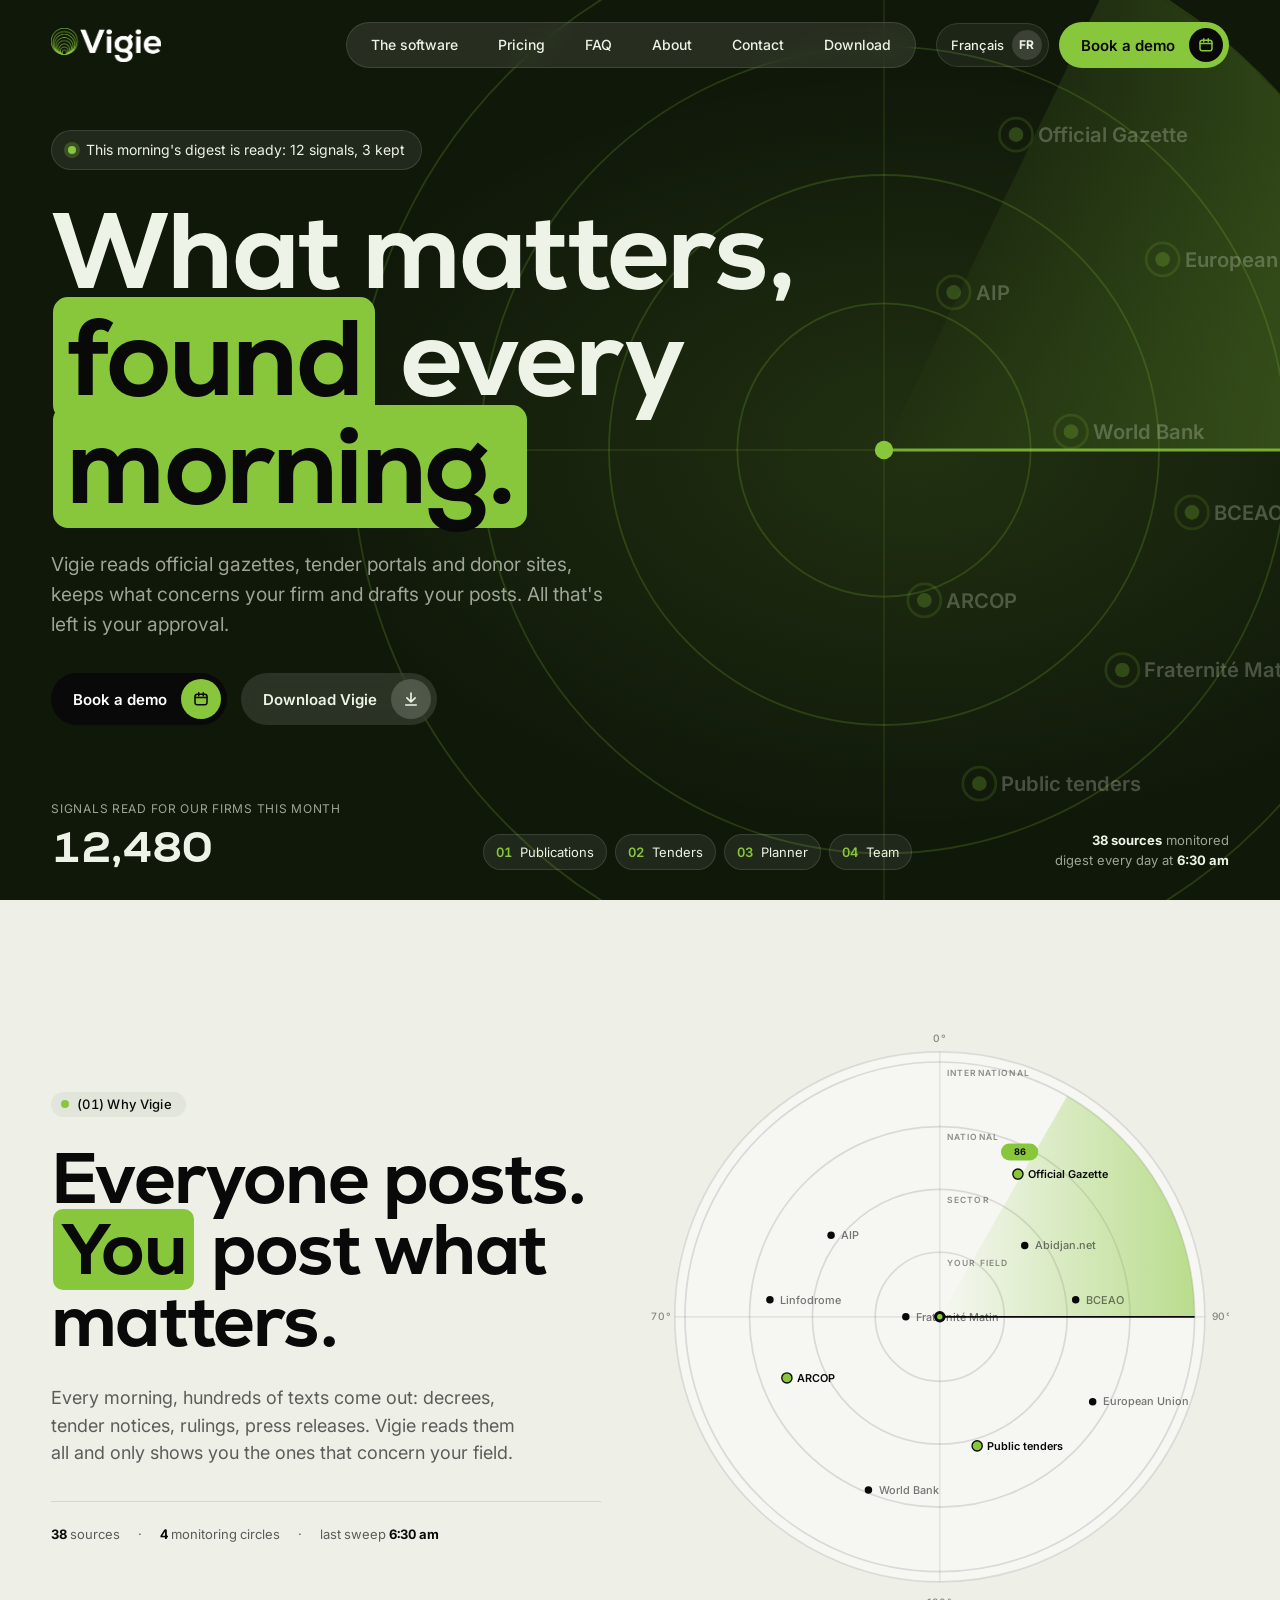
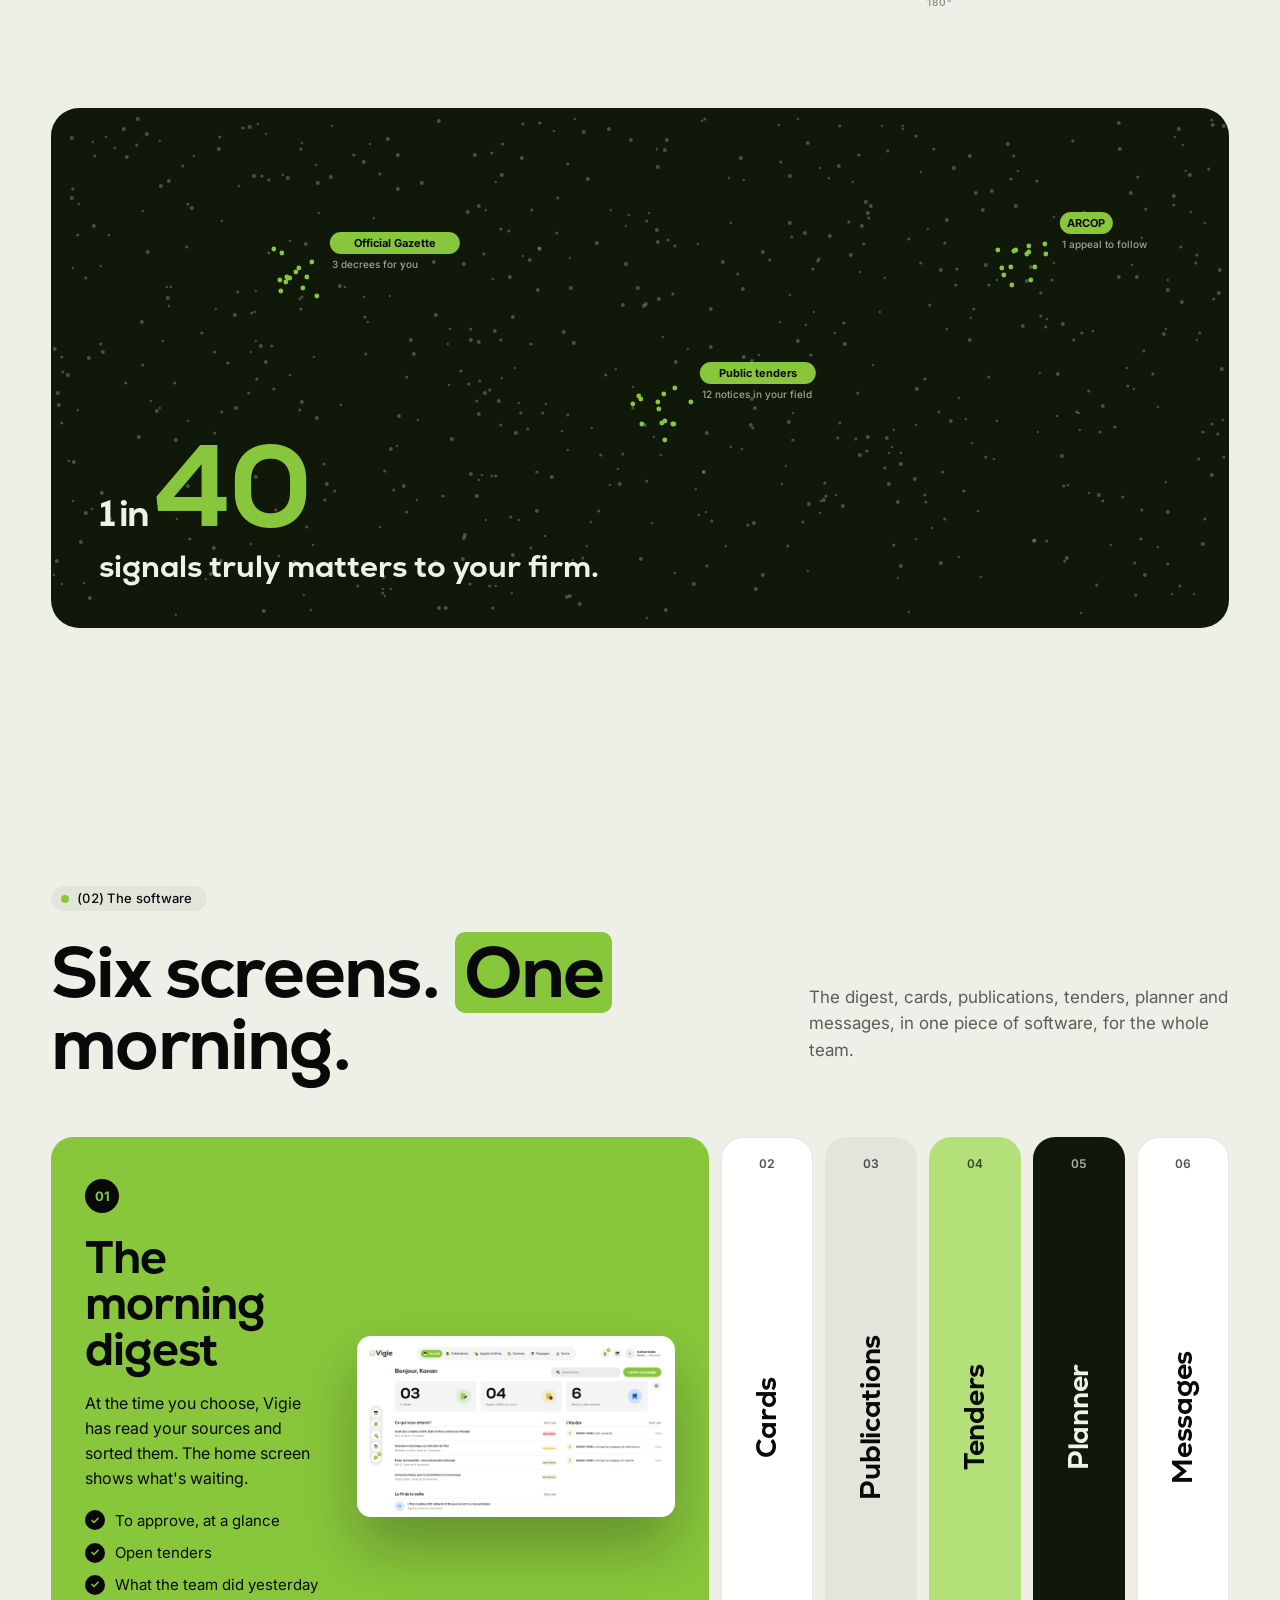
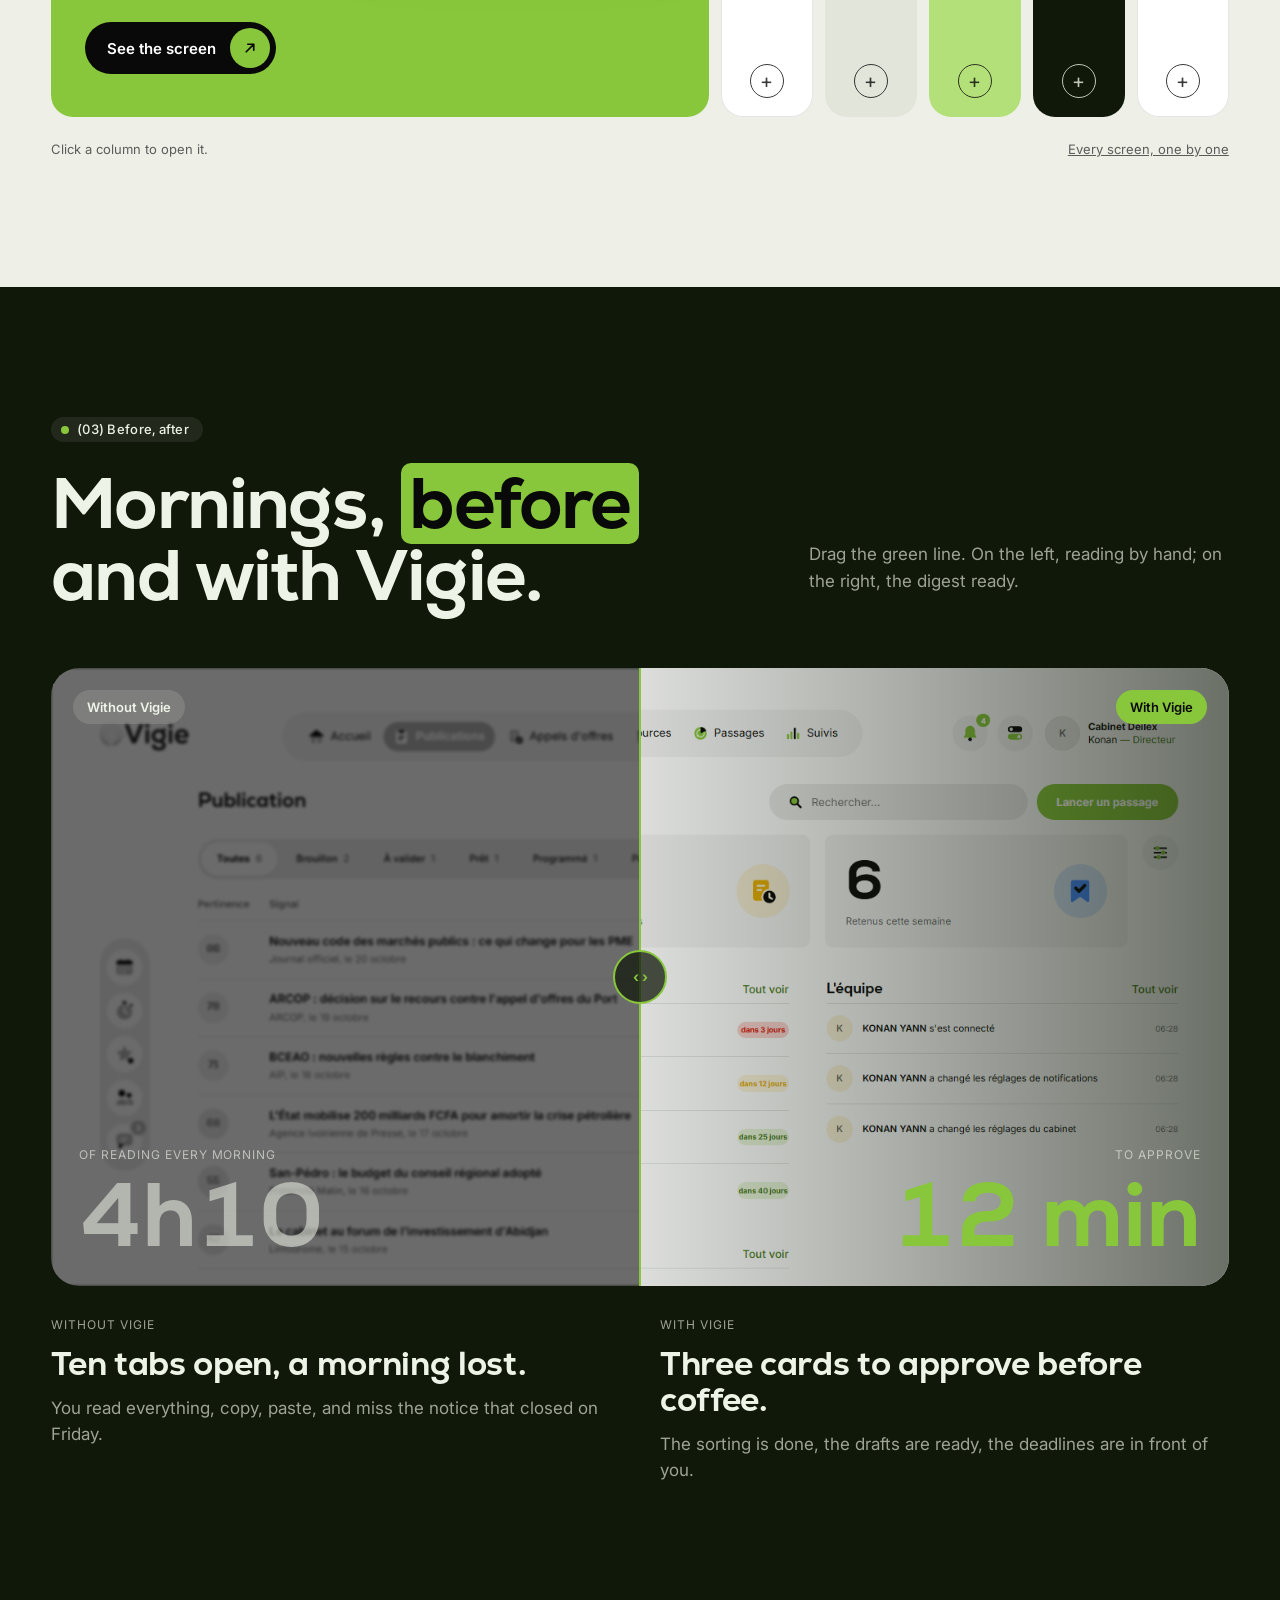
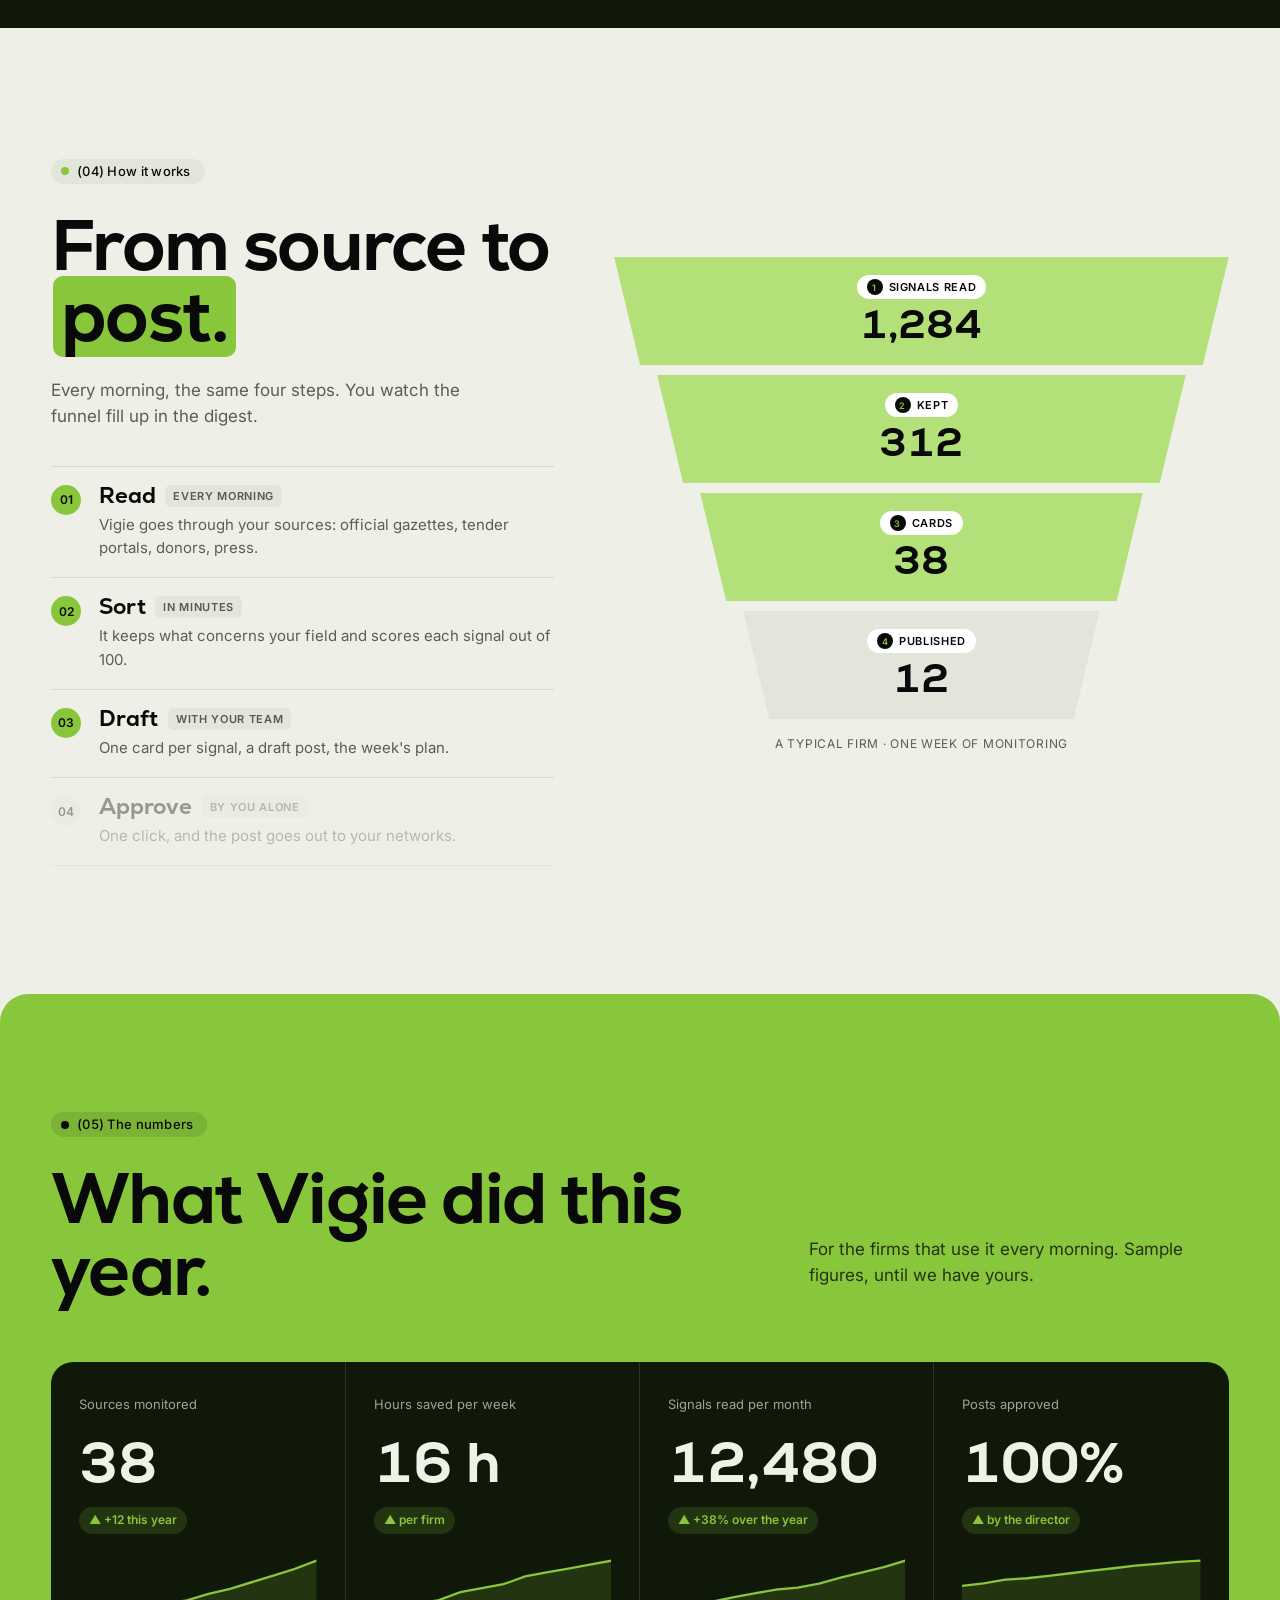
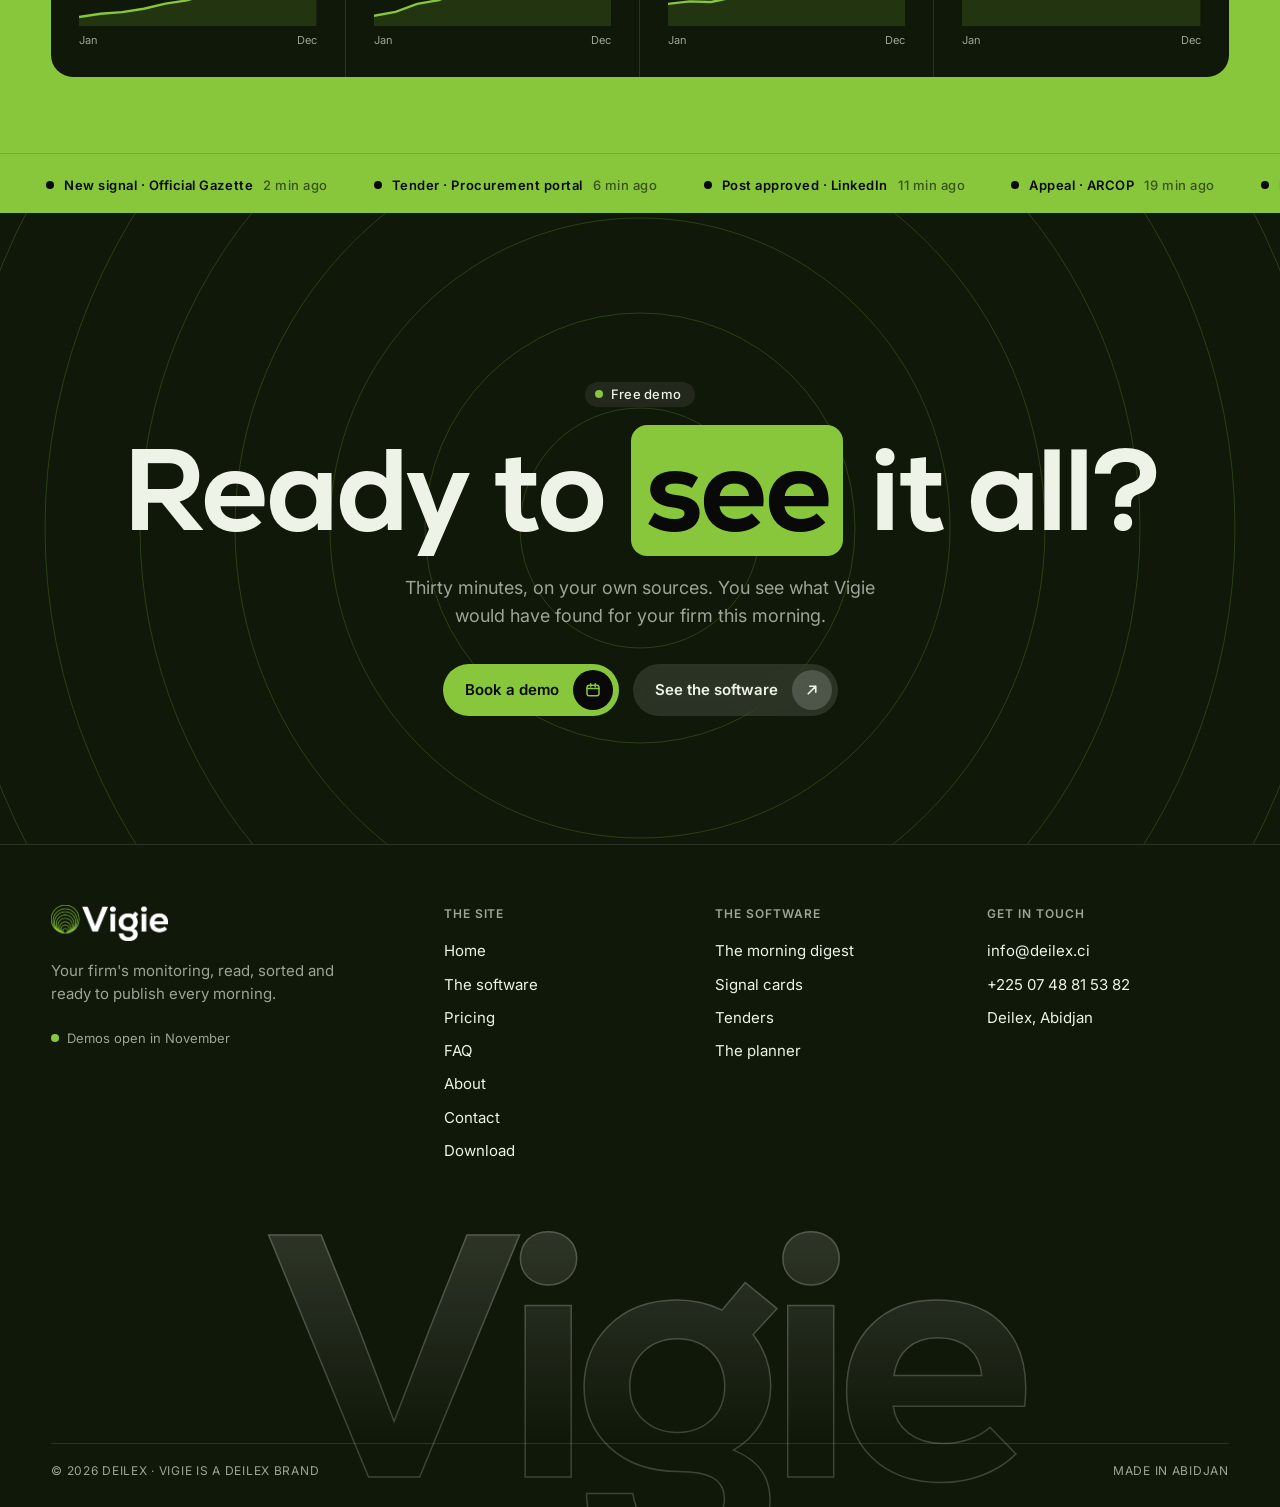
==== en/index.html @ 1900397e "Le site de Vigie (FR, EN), avec la page Telecharger Co-Authored-By: Claude Opus 5.5 <noreply@anthrop" ====
<!doctype html>
<html lang="en">
<head>
<meta charset="utf-8">
<meta name="viewport" content="width=device-width, initial-scale=1">
<title>Vigie · your firm's monitoring, ready every morning</title>
<meta name="description" content="Vigie reads your sources every morning, keeps what concerns your field and drafts your posts. A Deilex product.">
<meta name="theme-color" content="#10180a">
<link rel="alternate" hreflang="fr" href="https://vigie.deilex.ci/index.html">
<link rel="alternate" hreflang="en" href="https://vigie.deilex.ci/en/index.html">
<link rel="icon" href="../images/logo-vigie.svg">
<link rel="stylesheet" href="../site.css">
<script src="../site.js" defer></script>
</head>
<body>
<nav class="menu" aria-label="Site pages">
  <a href="index.html" class="marque"><img src="../images/logo-vigie-nuit.svg" alt="Vigie, home"></a>
  <div class="liens"><a href="logiciel.html">The software</a><a href="tarifs.html">Pricing</a><a href="questions.html">FAQ</a><a href="a-propos.html">About</a><a href="contact.html">Contact</a><a href="telecharger.html">Download</a></div>
  <div class="droite"><a class="langue" href="../index.html" hreflang="fr" lang="fr">Français<b>FR</b></a>
  <a class="bouton vert" href="contact.html"><span class="texte-bouton">Book a demo</span><span class="rond"><svg viewBox="0 0 24 24" aria-hidden="true"><rect x="4" y="5.5" width="16" height="14" rx="3" fill="none" stroke="currentColor" stroke-width="2"/><path d="M4 10h16M9 3.5v4M15 3.5v4" stroke="currentColor" stroke-width="2" stroke-linecap="round"/></svg></span></a></div>
</nav>
<main>
<header class="heros">
  <svg class="fond-radar" viewBox="0 0 600 600" aria-hidden="true">
  <defs><linearGradient id="balai-nuit" x1="0" y1="0" x2="1" y2="0">
    <stop offset="0%" stop-color="#88c73b" stop-opacity="0"/><stop offset="100%" stop-color="#88c73b" stop-opacity=".34"/>
  </linearGradient></defs>
  <circle class="anneau" cx="300" cy="300" r="290"/><circle class="anneau" cx="300" cy="300" r="220"/><circle class="anneau" cx="300" cy="300" r="150"/><circle class="anneau" cx="300" cy="300" r="80"/>
  <line class="croix" x1="10" y1="300" x2="590" y2="300"/><line class="croix" x1="300" y1="10" x2="300" y2="590"/>
  <g class="balai"><path d="M300 300 L590 300 A290 290 0 0 0 425 39 Z" fill="url(#balai-nuit)"/>
    <line x1="300" y1="300" x2="590" y2="300" stroke="#88c73b" stroke-width="1.6" stroke-opacity=".8"/></g>
  <circle cx="300" cy="300" r="5" fill="#88c73b"/>
  <g class="echo" style="animation-delay:-7.1s"><circle class="halo" cx="372" cy="128" r="9"/><circle cx="372" cy="128" r="4"/><text x="384" y="132">Official Gazette</text></g><g class="echo" style="animation-delay:-5.3s"><circle class="halo" cx="338" cy="214" r="9"/><circle cx="338" cy="214" r="4"/><text x="350" y="218">AIP</text></g><g class="echo" style="animation-delay:-3.9s"><circle class="halo" cx="322" cy="382" r="9"/><circle cx="322" cy="382" r="4"/><text x="334" y="386">ARCOP</text></g><g class="echo" style="animation-delay:-2.5s"><circle class="halo" cx="352" cy="482" r="9"/><circle cx="352" cy="482" r="4"/><text x="364" y="486">Public tenders</text></g><g class="echo" style="animation-delay:-6.2s"><circle class="halo" cx="468" cy="334" r="9"/><circle cx="468" cy="334" r="4"/><text x="480" y="338">BCEAO</text></g><g class="echo" style="animation-delay:-4.4s"><circle class="halo" cx="402" cy="290" r="9"/><circle cx="402" cy="290" r="4"/><text x="414" y="294">World Bank</text></g><g class="echo" style="animation-delay:-7.6s"><circle class="halo" cx="452" cy="196" r="9"/><circle cx="452" cy="196" r="4"/><text x="464" y="200">European Union</text></g><g class="echo" style="animation-delay:-1.6s"><circle class="halo" cx="430" cy="420" r="9"/><circle cx="430" cy="420" r="4"/><text x="442" y="424">Fraternité Matin</text></g>
</svg>
  <div class="contenu">
    <span class="badge">This morning's digest is ready: 12 signals, 3 kept</span>
    <h1>What matters, <mark>found</mark> every <mark>morning.</mark></h1>
    <p class="chapeau">Vigie reads official gazettes, tender portals and donor sites, keeps what concerns your firm and drafts your posts. All that's left is your approval.</p>
    <div class="boutons"><a class="bouton" href="contact.html">Book a demo<span class="rond"><svg viewBox="0 0 24 24" aria-hidden="true"><rect x="4" y="5.5" width="16" height="14" rx="3" fill="none" stroke="currentColor" stroke-width="2"/><path d="M4 10h16M9 3.5v4M15 3.5v4" stroke="currentColor" stroke-width="2" stroke-linecap="round"/></svg></span></a>
      <a class="bouton verre" href="telecharger.html">Download Vigie<span class="rond"><svg viewBox="0 0 24 24" aria-hidden="true"><path d="M12 4v12M6.5 10.5 12 16l5.5-5.5M5 20h14" fill="none" stroke="currentColor" stroke-width="2.2" stroke-linecap="round" stroke-linejoin="round"/></svg></span></a></div>
  </div>
  <div class="heros-bas"><div class="contenu">
    <div class="compteur"><span>Signals read for our firms this month</span><b data-compte="12480">12,480</b></div>
    <div class="puces"><a class="puce" href="logiciel.html"><b>01</b>Publications</a><a class="puce" href="logiciel.html"><b>02</b>Tenders</a><a class="puce" href="logiciel.html"><b>03</b>Planner</a><a class="puce" href="logiciel.html"><b>04</b>Team</a></div>
    <div class="note-heros"><b>38 sources</b> monitored<br>digest every day at <b>6:30 am</b></div>
  </div></div>
</header>
<section class="section"><div class="contenu">
  <div class="deux-radar">
    <div class="texte"><span class="etiquette">(01) Why Vigie</span>
      <h2>Everyone posts. <mark>You</mark> post what matters.</h2>
      <p>Every morning, hundreds of texts come out: decrees, tender notices, rulings, press releases. Vigie reads them all and only shows you the ones that concern your field.</p>
      <div class="signature"><span><b>38</b> sources</span><span>·</span><span><b>4</b> monitoring circles</span><span>·</span><span>last sweep <b>6:30 am</b></span></div>
    </div>
    <svg class="radar-clair" viewBox="-10 -10 340 340" role="img" aria-label="Vigie's radar: the sources it monitors, from your field to international">
  <defs><linearGradient id="balai-clair" x1="0" y1="0" x2="1" y2="0">
    <stop offset="0%" stop-color="#88c73b" stop-opacity="0"/><stop offset="100%" stop-color="#88c73b" stop-opacity=".55"/>
  </linearGradient></defs>
  <circle class="disque" cx="160" cy="160" r="156"/>
  <circle class="anneau" cx="160" cy="160" r="150"/><circle class="anneau" cx="160" cy="160" r="112"/><circle class="anneau" cx="160" cy="160" r="75"/><circle class="anneau" cx="160" cy="160" r="38"/>
  <line class="croix" x1="4" y1="160" x2="316" y2="160"/><line class="croix" x1="160" y1="4" x2="160" y2="316"/>
  <g class="balai"><path d="M160 160 L310 160 A150 150 0 0 0 235 30 Z" fill="url(#balai-clair)"/>
    <line x1="160" y1="160" x2="310" y2="160" stroke="#090909" stroke-width="1"/></g>
  <text class="cercle-nom" x="164" y="18">INTERNATIONAL</text><text class="cercle-nom" x="164" y="56">NATIONAL</text><text class="cercle-nom" x="164" y="93">SECTOR</text><text class="cercle-nom" x="164" y="130">YOUR FIELD</text>
  <text class="graduation" x="160" y="-2" text-anchor="middle">0°</text>
  <text class="graduation" x="326" y="162" text-anchor="middle">90°</text>
  <text class="graduation" x="160" y="330" text-anchor="middle">180°</text>
  <text class="graduation" x="-6" y="162" text-anchor="middle">270°</text>
  <circle class="point fort" cx="206" cy="76" r="3"/><text class="nom" x="212" y="78.2">Official Gazette</text><circle class="point" cx="96" cy="112" r="2.2"/><text class="nom leger" x="102" y="114.2">AIP</text><circle class="point" cx="240" cy="150" r="2.2"/><text class="nom leger" x="246" y="152.2">BCEAO</text><circle class="point fort" cx="70" cy="196" r="3"/><text class="nom" x="76" y="198.2">ARCOP</text><circle class="point fort" cx="182" cy="236" r="3"/><text class="nom" x="188" y="238.2">Public tenders</text><circle class="point" cx="118" cy="262" r="2.2"/><text class="nom leger" x="124" y="264.2">World Bank</text><circle class="point" cx="250" cy="210" r="2.2"/><text class="nom leger" x="256" y="212.2">European Union</text><circle class="point" cx="140" cy="160" r="2.2"/><text class="nom leger" x="146" y="162.2">Fraternité Matin</text><circle class="point" cx="210" cy="118" r="2.2"/><text class="nom leger" x="216" y="120.2">Abidjan.net</text><circle class="point" cx="60" cy="150" r="2.2"/><text class="nom leger" x="66" y="152.2">Linfodrome</text>
  <rect class="etiq-note" x="196" y="58" width="22" height="10" rx="5"/><text class="etiq-texte" x="207" y="65" text-anchor="middle">86</text>
  <circle cx="160" cy="160" r="3.4" fill="#090909"/><circle cx="160" cy="160" r="1.6" fill="#88c73b"/>
</svg>
  </div>
  <div class="panneau-points">
  <svg viewBox="0 0 1200 520" preserveAspectRatio="xMidYMid slice" aria-hidden="true"><circle class="point" cx="924" cy="383" r="1.6"/><circle class="point" cx="261" cy="41" r="1.6"/><circle class="point" cx="107" cy="26" r="2"/><circle class="point" cx="250" cy="133" r="1.2"/><circle class="point" cx="667" cy="325" r="2"/><circle class="point" cx="262" cy="35" r="1.2"/><circle class="point" cx="1150" cy="67" r="2"/><circle class="point" cx="328" cy="214" r="1.2"/><circle class="point" cx="930" cy="232" r="2"/><circle class="point" cx="869" cy="504" r="1.2"/><circle class="point" cx="120" cy="300" r="1.2"/><circle class="point" cx="607" cy="113" r="1.6"/><circle class="point" cx="264" cy="487" r="1.2"/><circle class="point" cx="378" cy="312" r="1.2"/><circle class="point" cx="120" cy="33" r="1.2"/><circle class="point" cx="1184" cy="349" r="1.6"/><circle class="point" cx="828" cy="105" r="2"/><circle class="point" cx="861" cy="458" r="2"/><circle class="point" cx="605" cy="317" r="2"/><circle class="point" cx="195" cy="207" r="2"/><circle class="point" cx="779" cy="151" r="1.6"/><circle class="point" cx="431" cy="221" r="1.6"/><circle class="point" cx="292" cy="18" r="1.2"/><circle class="point" cx="625" cy="42" r="2"/><circle class="point" cx="818" cy="285" r="1.6"/><circle class="point" cx="214" cy="68" r="2"/><circle class="point" cx="217" cy="271" r="1.6"/><circle class="point" cx="683" cy="154" r="2"/><circle class="point" cx="811" cy="147" r="2"/><circle class="point" cx="534" cy="235" r="2"/><circle class="point" cx="274" cy="249" r="1.2"/><circle class="point" cx="528" cy="56" r="1.6"/><circle class="point" cx="583" cy="346" r="1.6"/><circle class="point" cx="671" cy="201" r="2"/><circle class="point" cx="469" cy="123" r="1.6"/><circle class="point" cx="1075" cy="319" r="1.6"/><circle class="point" cx="367" cy="404" r="1.6"/><circle class="point" cx="471" cy="409" r="1.6"/><circle class="point" cx="403" cy="388" r="1.6"/><circle class="point" cx="503" cy="305" r="1.6"/><circle class="point" cx="957" cy="313" r="1.2"/><circle class="point" cx="239" cy="448" r="1.2"/><circle class="point" cx="267" cy="419" r="1.6"/><circle class="point" cx="907" cy="112" r="2"/><circle class="point" cx="847" cy="330" r="2"/><circle class="point" cx="518" cy="90" r="1.6"/><circle class="point" cx="1091" cy="85" r="2"/><circle class="point" cx="531" cy="180" r="2"/><circle class="point" cx="561" cy="347" r="1.6"/><circle class="point" cx="54" cy="118" r="2"/><circle class="point" cx="570" cy="377" r="1.2"/><circle class="point" cx="559" cy="403" r="1.6"/><circle class="point" cx="876" cy="28" r="1.6"/><circle class="point" cx="1128" cy="404" r="2"/><circle class="point" cx="1126" cy="221" r="1.2"/><circle class="point" cx="179" cy="41" r="2"/><circle class="point" cx="84" cy="21" r="2"/><circle class="point" cx="278" cy="75" r="2"/><circle class="point" cx="350" cy="188" r="1.2"/><circle class="point" cx="827" cy="343" r="1.6"/><circle class="point" cx="44" cy="475" r="1.2"/><circle class="point" cx="215" cy="204" r="1.2"/><circle class="point" cx="861" cy="356" r="2"/><circle class="point" cx="1154" cy="486" r="1.2"/><circle class="point" cx="858" cy="470" r="1.2"/><circle class="point" cx="949" cy="177" r="1.6"/><circle class="point" cx="314" cy="47" r="1.6"/><circle class="point" cx="1007" cy="211" r="1.2"/><circle class="point" cx="926" cy="311" r="1.2"/><circle class="point" cx="152" cy="100" r="2"/><circle class="point" cx="46" cy="405" r="2"/><circle class="point" cx="1001" cy="208" r="1.6"/><circle class="point" cx="301" cy="297" r="1.2"/><circle class="point" cx="901" cy="162" r="2"/><circle class="point" cx="894" cy="41" r="1.6"/><circle class="point" cx="362" cy="156" r="1.2"/><circle class="point" cx="941" cy="469" r="1.2"/><circle class="point" cx="473" cy="209" r="2"/><circle class="point" cx="359" cy="308" r="2"/><circle class="point" cx="456" cy="368" r="1.6"/><circle class="point" cx="1157" cy="232" r="1.2"/><circle class="point" cx="723" cy="467" r="2"/><circle class="point" cx="340" cy="419" r="1.2"/><circle class="point" cx="786" cy="388" r="1.6"/><circle class="point" cx="954" cy="351" r="1.2"/><circle class="point" cx="1179" cy="185" r="2"/><circle class="point" cx="450" cy="478" r="1.6"/><circle class="point" cx="198" cy="184" r="1.6"/><circle class="point" cx="780" cy="60" r="1.2"/><circle class="point" cx="987" cy="173" r="2"/><circle class="point" cx="234" cy="465" r="1.6"/><circle class="point" cx="377" cy="392" r="1.2"/><circle class="point" cx="633" cy="186" r="1.6"/><circle class="point" cx="885" cy="271" r="1.6"/><circle class="point" cx="462" cy="270" r="1.2"/><circle class="point" cx="1040" cy="322" r="1.2"/><circle class="point" cx="147" cy="139" r="1.6"/><circle class="point" cx="548" cy="71" r="2"/><circle class="point" cx="128" cy="190" r="2"/><circle class="point" cx="1024" cy="378" r="1.6"/><circle class="point" cx="103" cy="257" r="1.6"/><circle class="point" cx="1034" cy="232" r="1.6"/><circle class="point" cx="424" cy="430" r="2"/><circle class="point" cx="614" cy="329" r="1.2"/><circle class="point" cx="566" cy="267" r="1.6"/><circle class="point" cx="1027" cy="450" r="2"/><circle class="point" cx="618" cy="59" r="2"/><circle class="point" cx="1157" cy="147" r="1.6"/><circle class="point" cx="774" cy="204" r="1.2"/><circle class="point" cx="544" cy="24" r="2"/><circle class="point" cx="285" cy="392" r="1.6"/><circle class="point" cx="198" cy="364" r="2"/><circle class="point" cx="421" cy="263" r="1.6"/><circle class="point" cx="618" cy="134" r="2"/><circle class="point" cx="409" cy="277" r="1.2"/><circle class="point" cx="32" cy="30" r="2"/><circle class="point" cx="820" cy="164" r="1.2"/><circle class="point" cx="849" cy="376" r="2"/><circle class="point" cx="746" cy="358" r="1.2"/><circle class="point" cx="845" cy="170" r="1.2"/><circle class="point" cx="146" cy="391" r="1.6"/><circle class="point" cx="32" cy="90" r="2"/><circle class="point" cx="739" cy="17" r="1.2"/><circle class="point" cx="703" cy="181" r="2"/><circle class="point" cx="86" cy="275" r="1.6"/><circle class="point" cx="854" cy="322" r="1.2"/><circle class="point" cx="475" cy="260" r="1.2"/><circle class="point" cx="522" cy="323" r="1.2"/><circle class="point" cx="260" cy="191" r="1.2"/><circle class="point" cx="291" cy="468" r="1.2"/><circle class="point" cx="1118" cy="439" r="1.2"/><circle class="point" cx="1126" cy="374" r="1.2"/><circle class="point" cx="243" cy="67" r="1.2"/><circle class="point" cx="1143" cy="37" r="1.2"/><circle class="point" cx="273" cy="437" r="1.2"/><circle class="point" cx="714" cy="415" r="2"/><circle class="point" cx="38" cy="302" r="1.2"/><circle class="point" cx="345" cy="363" r="1.6"/><circle class="point" cx="1083" cy="389" r="1.6"/><circle class="point" cx="455" cy="223" r="2"/><circle class="point" cx="505" cy="428" r="1.2"/><circle class="point" cx="609" cy="105" r="1.2"/><circle class="point" cx="1095" cy="455" r="1.6"/><circle class="point" cx="796" cy="387" r="1.2"/><circle class="point" cx="490" cy="152" r="2"/><circle class="point" cx="287" cy="376" r="2"/><circle class="point" cx="1140" cy="478" r="1.6"/><circle class="point" cx="524" cy="224" r="2"/><circle class="point" cx="148" cy="313" r="1.2"/><circle class="point" cx="748" cy="438" r="1.6"/><circle class="point" cx="978" cy="63" r="1.2"/><circle class="point" cx="899" cy="304" r="1.6"/><circle class="point" cx="17" cy="453" r="2"/><circle class="point" cx="439" cy="372" r="1.2"/><circle class="point" cx="780" cy="405" r="1.2"/><circle class="point" cx="102" cy="214" r="2"/><circle class="point" cx="552" cy="320" r="1.2"/><circle class="point" cx="571" cy="102" r="1.2"/><circle class="point" cx="932" cy="335" r="1.2"/><circle class="point" cx="576" cy="261" r="1.2"/><circle class="point" cx="14" cy="467" r="1.2"/><circle class="point" cx="473" cy="447" r="2"/><circle class="point" cx="442" cy="367" r="1.2"/><circle class="point" cx="765" cy="125" r="2"/><circle class="point" cx="934" cy="201" r="1.6"/><circle class="point" cx="63" cy="244" r="2"/><circle class="point" cx="18" cy="285" r="2"/><circle class="point" cx="1039" cy="305" r="1.2"/><circle class="point" cx="1096" cy="487" r="1.6"/><circle class="point" cx="711" cy="317" r="2"/><circle class="point" cx="662" cy="13" r="1.2"/><circle class="point" cx="949" cy="269" r="1.6"/><circle class="point" cx="66" cy="29" r="1.2"/><circle class="point" cx="500" cy="15" r="1.6"/><circle class="point" cx="127" cy="179" r="1.2"/><circle class="point" cx="936" cy="85" r="2"/><circle class="point" cx="461" cy="232" r="1.6"/><circle class="point" cx="828" cy="329" r="2"/><circle class="point" cx="994" cy="433" r="2"/><circle class="point" cx="766" cy="217" r="1.2"/><circle class="point" cx="716" cy="481" r="2"/><circle class="point" cx="430" cy="476" r="1.6"/><circle class="point" cx="593" cy="279" r="1.2"/><circle class="point" cx="551" cy="414" r="1.2"/><circle class="point" cx="514" cy="23" r="1.2"/><circle class="point" cx="557" cy="135" r="2"/><circle class="point" cx="665" cy="266" r="1.2"/><circle class="point" cx="103" cy="103" r="1.2"/><circle class="point" cx="778" cy="153" r="1.6"/><circle class="point" cx="22" cy="249" r="1.6"/><circle class="point" cx="768" cy="463" r="1.2"/><circle class="point" cx="260" cy="302" r="1.6"/><circle class="point" cx="667" cy="458" r="1.6"/><circle class="point" cx="429" cy="276" r="1.6"/><circle class="point" cx="479" cy="412" r="1.2"/><circle class="point" cx="154" cy="48" r="1.2"/><circle class="point" cx="719" cy="247" r="1.2"/><circle class="point" cx="117" cy="303" r="2"/><circle class="point" cx="33" cy="81" r="1.6"/><circle class="point" cx="1106" cy="101" r="1.6"/><circle class="point" cx="428" cy="104" r="2"/><circle class="point" cx="916" cy="177" r="1.6"/><circle class="point" cx="236" cy="418" r="1.6"/><circle class="point" cx="216" cy="183" r="1.2"/><circle class="point" cx="1094" cy="281" r="1.2"/><circle class="point" cx="1059" cy="387" r="2"/><circle class="point" cx="492" cy="102" r="1.6"/><circle class="point" cx="875" cy="371" r="2"/><circle class="point" cx="885" cy="387" r="1.6"/><circle class="point" cx="888" cy="121" r="1.2"/><circle class="point" cx="176" cy="201" r="1.2"/><circle class="point" cx="863" cy="18" r="1.2"/><circle class="point" cx="97" cy="37" r="1.6"/><circle class="point" cx="635" cy="465" r="1.2"/><circle class="point" cx="1033" cy="33" r="1.6"/><circle class="point" cx="1101" cy="431" r="1.6"/><circle class="point" cx="684" cy="261" r="2"/><circle class="point" cx="203" cy="20" r="1.6"/><circle class="point" cx="143" cy="58" r="1.6"/><circle class="point" cx="450" cy="282" r="1.6"/><circle class="point" cx="1102" cy="130" r="1.2"/><circle class="point" cx="763" cy="414" r="1.6"/><circle class="point" cx="598" cy="180" r="2"/><circle class="point" cx="445" cy="285" r="2"/><circle class="point" cx="795" cy="225" r="1.2"/><circle class="point" cx="809" cy="114" r="1.6"/><circle class="point" cx="911" cy="313" r="2"/><circle class="point" cx="50" cy="490" r="2"/><circle class="point" cx="617" cy="122" r="2"/><circle class="point" cx="472" cy="485" r="1.2"/><circle class="point" cx="470" cy="169" r="2"/><circle class="point" cx="1169" cy="61" r="1.6"/><circle class="point" cx="396" cy="207" r="2"/><circle class="point" cx="901" cy="455" r="2"/><circle class="point" cx="131" cy="179" r="1.2"/><circle class="point" cx="957" cy="172" r="1.2"/><circle class="point" cx="781" cy="393" r="1.2"/><circle class="point" cx="665" cy="11" r="1.6"/><circle class="point" cx="211" cy="436" r="1.2"/><circle class="point" cx="439" cy="234" r="2"/><circle class="point" cx="188" cy="255" r="1.6"/><circle class="point" cx="53" cy="34" r="1.2"/><circle class="point" cx="854" cy="437" r="1.6"/><circle class="point" cx="713" cy="320" r="1.6"/><circle class="point" cx="1113" cy="266" r="1.6"/><circle class="point" cx="439" cy="306" r="2"/><circle class="point" cx="22" cy="315" r="1.6"/><circle class="point" cx="530" cy="488" r="2"/><circle class="point" cx="461" cy="121" r="1.6"/><circle class="point" cx="343" cy="485" r="1.6"/><circle class="point" cx="1172" cy="12" r="1.6"/><circle class="point" cx="758" cy="233" r="2"/><circle class="point" cx="1124" cy="226" r="2"/><circle class="point" cx="324" cy="189" r="1.2"/><circle class="point" cx="849" cy="345" r="1.2"/><circle class="point" cx="324" cy="54" r="2"/><circle class="point" cx="689" cy="70" r="1.2"/><circle class="point" cx="521" cy="457" r="1.6"/><circle class="point" cx="488" cy="321" r="1.6"/><circle class="point" cx="344" cy="469" r="2"/><circle class="point" cx="742" cy="376" r="1.2"/><circle class="point" cx="527" cy="489" r="2"/><circle class="point" cx="528" cy="342" r="1.2"/><circle class="point" cx="543" cy="450" r="1.6"/><circle class="point" cx="586" cy="118" r="1.2"/><circle class="point" cx="209" cy="285" r="1.6"/><circle class="point" cx="382" cy="75" r="2"/><circle class="point" cx="805" cy="236" r="2"/><circle class="point" cx="358" cy="81" r="2"/><circle class="point" cx="182" cy="113" r="1.2"/><circle class="point" cx="820" cy="347" r="2"/><circle class="point" cx="1180" cy="162" r="2"/><circle class="point" cx="334" cy="110" r="1.2"/><circle class="point" cx="666" cy="404" r="1.2"/><circle class="point" cx="654" cy="476" r="2"/><circle class="point" cx="784" cy="392" r="2"/><circle class="point" cx="704" cy="249" r="2"/><circle class="point" cx="226" cy="254" r="2"/><circle class="point" cx="180" cy="29" r="1.6"/><circle class="point" cx="38" cy="127" r="1.6"/><circle class="point" cx="881" cy="155" r="1.6"/><circle class="point" cx="749" cy="314" r="2"/><circle class="point" cx="983" cy="218" r="2"/><circle class="point" cx="41" cy="434" r="2"/><circle class="point" cx="848" cy="43" r="1.6"/><circle class="point" cx="348" cy="31" r="2"/><circle class="point" cx="1146" cy="63" r="1.2"/><circle class="point" cx="664" cy="364" r="2"/><circle class="point" cx="1044" cy="104" r="1.6"/><circle class="point" cx="437" cy="388" r="2"/><circle class="point" cx="69" cy="127" r="1.2"/><circle class="point" cx="446" cy="102" r="1.2"/><circle class="point" cx="23" cy="264" r="1.6"/><circle class="point" cx="1017" cy="308" r="1.2"/><circle class="point" cx="49" cy="250" r="2"/><circle class="point" cx="907" cy="221" r="1.2"/><circle class="point" cx="295" cy="383" r="1.6"/><circle class="point" cx="277" cy="310" r="2"/><circle class="point" cx="232" cy="238" r="1.6"/><circle class="point" cx="162" cy="225" r="1.6"/><circle class="point" cx="905" cy="411" r="1.6"/><circle class="point" cx="483" cy="148" r="1.2"/><circle class="point" cx="512" cy="369" r="2"/><circle class="point" cx="671" cy="239" r="2"/><circle class="point" cx="845" cy="360" r="1.6"/><circle class="point" cx="98" cy="11" r="2"/><circle class="point" cx="108" cy="460" r="1.6"/><circle class="point" cx="1012" cy="172" r="1.6"/><circle class="point" cx="1105" cy="467" r="2"/><circle class="point" cx="498" cy="182" r="2"/><circle class="point" cx="886" cy="394" r="1.6"/><circle class="point" cx="659" cy="407" r="1.2"/><circle class="point" cx="396" cy="454" r="2"/><circle class="point" cx="276" cy="57" r="1.2"/><circle class="point" cx="19" cy="297" r="2"/><circle class="point" cx="1049" cy="283" r="1.6"/><circle class="point" cx="1023" cy="216" r="2"/><circle class="point" cx="842" cy="18" r="1.2"/><circle class="point" cx="914" cy="60" r="2"/><circle class="point" cx="627" cy="32" r="2"/><circle class="point" cx="656" cy="381" r="1.2"/><circle class="point" cx="758" cy="11" r="1.2"/><circle class="point" cx="768" cy="35" r="2"/><circle class="point" cx="453" cy="171" r="1.2"/><circle class="point" cx="453" cy="500" r="1.6"/><circle class="point" cx="1104" cy="243" r="1.6"/><circle class="point" cx="1118" cy="299" r="1.2"/><circle class="point" cx="255" cy="454" r="2"/><circle class="point" cx="382" cy="465" r="2"/><circle class="point" cx="121" cy="78" r="2"/><circle class="point" cx="399" cy="500" r="2"/><circle class="point" cx="29" cy="353" r="1.2"/><circle class="point" cx="374" cy="246" r="2"/><circle class="point" cx="1000" cy="265" r="1.2"/><circle class="point" cx="533" cy="452" r="1.2"/><circle class="point" cx="919" cy="290" r="1.2"/><circle class="point" cx="210" cy="19" r="2"/><circle class="point" cx="70" cy="411" r="2"/><circle class="point" cx="752" cy="129" r="1.6"/><circle class="point" cx="39" cy="96" r="1.2"/><circle class="point" cx="271" cy="502" r="1.2"/><circle class="point" cx="1141" cy="139" r="1.6"/><circle class="point" cx="617" cy="41" r="1.2"/><circle class="point" cx="769" cy="396" r="2"/><circle class="point" cx="917" cy="161" r="1.6"/><circle class="point" cx="111" cy="293" r="1.2"/><circle class="point" cx="491" cy="440" r="1.6"/><circle class="point" cx="1063" cy="298" r="2"/><circle class="point" cx="803" cy="398" r="2"/><circle class="point" cx="325" cy="209" r="1.6"/><circle class="point" cx="822" cy="118" r="2"/><circle class="point" cx="171" cy="466" r="2"/><circle class="point" cx="623" cy="229" r="1.2"/><circle class="point" cx="971" cy="71" r="1.6"/><circle class="point" cx="1006" cy="219" r="1.6"/><circle class="point" cx="664" cy="364" r="1.2"/><circle class="point" cx="52" cy="401" r="1.2"/><circle class="point" cx="1173" cy="17" r="2"/><circle class="point" cx="621" cy="347" r="1.2"/><circle class="point" cx="1014" cy="155" r="1.2"/><circle class="point" cx="62" cy="385" r="2"/><circle class="point" cx="798" cy="330" r="1.6"/><circle class="point" cx="601" cy="451" r="2"/><circle class="point" cx="108" cy="144" r="2"/><circle class="point" cx="266" cy="136" r="2"/><circle class="point" cx="938" cy="403" r="1.2"/><circle class="point" cx="658" cy="136" r="1.2"/><circle class="point" cx="869" cy="131" r="1.6"/><circle class="point" cx="547" cy="438" r="1.2"/><circle class="point" cx="753" cy="332" r="1.6"/><circle class="point" cx="1142" cy="194" r="2"/><circle class="point" cx="1037" cy="304" r="1.6"/><circle class="point" cx="15" cy="241" r="2"/><circle class="point" cx="968" cy="36" r="2"/><circle class="point" cx="790" cy="128" r="2"/><circle class="point" cx="196" cy="300" r="2"/><circle class="point" cx="175" cy="244" r="1.6"/><circle class="point" cx="1128" cy="182" r="2"/><circle class="point" cx="1025" cy="453" r="1.6"/><circle class="point" cx="672" cy="413" r="1.6"/><circle class="point" cx="483" cy="16" r="1.6"/><circle class="point" cx="435" cy="47" r="2"/><circle class="point" cx="224" cy="503" r="2"/><circle class="point" cx="931" cy="210" r="1.2"/><circle class="point" cx="829" cy="110" r="1.6"/><circle class="point" cx="723" cy="144" r="2"/><circle class="point" cx="589" cy="107" r="1.2"/><circle class="point" cx="741" cy="54" r="1.6"/><circle class="point" cx="604" cy="198" r="2"/><circle class="point" cx="800" cy="315" r="1.6"/><circle class="point" cx="1079" cy="169" r="2"/><circle class="point" cx="1041" cy="505" r="1.2"/><circle class="point" cx="500" cy="141" r="2"/><circle class="point" cx="628" cy="132" r="1.6"/><circle class="point" cx="712" cy="253" r="2"/><circle class="point" cx="593" cy="300" r="1.6"/><circle class="point" cx="1163" cy="324" r="1.6"/><circle class="point" cx="712" cy="291" r="2"/><circle class="point" cx="730" cy="152" r="1.6"/><circle class="point" cx="497" cy="403" r="2"/><circle class="point" cx="704" cy="72" r="1.2"/><circle class="point" cx="607" cy="373" r="1.6"/><circle class="point" cx="750" cy="187" r="1.2"/><circle class="point" cx="129" cy="198" r="1.2"/><circle class="point" cx="1134" cy="97" r="1.6"/><circle class="point" cx="216" cy="369" r="2"/><circle class="point" cx="905" cy="135" r="1.6"/><circle class="point" cx="261" cy="201" r="1.6"/><circle class="point" cx="1160" cy="225" r="1.6"/><circle class="point" cx="218" cy="16" r="1.2"/><circle class="point" cx="789" cy="70" r="1.2"/><circle class="point" cx="282" cy="457" r="1.6"/><circle class="point" cx="425" cy="427" r="2"/><circle class="point" cx="87" cy="49" r="2"/><circle class="point" cx="284" cy="356" r="1.6"/><circle class="point" cx="540" cy="496" r="2"/><circle class="point" cx="691" cy="339" r="1.2"/><circle class="point" cx="150" cy="431" r="1.6"/><circle class="point" cx="221" cy="238" r="2"/><circle class="point" cx="318" cy="478" r="1.6"/><circle class="point" cx="1060" cy="324" r="1.6"/><circle class="point" cx="946" cy="157" r="2"/><circle class="point" cx="34" cy="354" r="2"/><circle class="point" cx="437" cy="293" r="1.6"/><circle class="point" cx="61" cy="158" r="1.2"/><circle class="point" cx="890" cy="197" r="1.6"/><circle class="point" cx="750" cy="68" r="2"/><circle class="point" cx="930" cy="48" r="2"/><circle class="point" cx="876" cy="431" r="1.2"/><circle class="point" cx="691" cy="115" r="1.2"/><circle class="point" cx="800" cy="18" r="1.6"/><circle class="point" cx="136" cy="507" r="1.2"/><circle class="point" cx="1092" cy="157" r="1.2"/><circle class="point" cx="506" cy="296" r="1.2"/><circle class="point" cx="943" cy="102" r="2"/><circle class="point" cx="28" cy="267" r="2"/><circle class="point" cx="1053" cy="223" r="1.2"/><circle class="point" cx="250" cy="267" r="1.2"/><circle class="point" cx="340" cy="66" r="1.6"/><circle class="point" cx="517" cy="125" r="1.6"/><circle class="point" cx="1182" cy="261" r="2"/><circle class="point" cx="1028" cy="377" r="1.2"/><circle class="point" cx="181" cy="453" r="2"/><circle class="point" cx="1172" cy="367" r="2"/><circle class="point" cx="463" cy="36" r="1.6"/><circle class="point" cx="358" cy="47" r="2"/><circle class="point" cx="799" cy="58" r="2"/><circle class="point" cx="262" cy="189" r="1.6"/><circle class="point" cx="858" cy="394" r="2"/><circle class="point" cx="229" cy="145" r="1.6"/><circle class="point" cx="248" cy="70" r="2"/><circle class="point" cx="753" cy="305" r="1.2"/><circle class="point" cx="300" cy="178" r="2"/><circle class="point" cx="234" cy="281" r="1.6"/><circle class="point" cx="211" cy="244" r="1.2"/><circle class="point" cx="591" cy="32" r="2"/><circle class="point" cx="1156" cy="155" r="1.6"/><circle class="point" cx="291" cy="69" r="2"/><circle class="point" cx="1184" cy="18" r="2"/><circle class="point" cx="1165" cy="115" r="1.2"/><circle class="point" cx="1042" cy="225" r="1.6"/><circle class="point" cx="997" cy="73" r="1.6"/><circle class="point" cx="410" cy="221" r="1.2"/><circle class="point" cx="174" cy="440" r="2"/><circle class="point" cx="580" cy="376" r="2"/><circle class="point" cx="1057" cy="477" r="1.6"/><circle class="point" cx="479" cy="295" r="1.2"/><circle class="point" cx="1172" cy="316" r="1.6"/><circle class="point" cx="740" cy="214" r="1.2"/><circle class="point" cx="816" cy="331" r="1.6"/><circle class="point" cx="456" cy="74" r="1.2"/><circle class="point" cx="1022" cy="348" r="2"/><circle class="point" cx="262" cy="294" r="2"/><circle class="point" cx="461" cy="317" r="1.6"/><circle class="point" cx="431" cy="232" r="2"/><circle class="point" cx="1174" cy="191" r="1.6"/><circle class="point" cx="1018" cy="266" r="2"/><circle class="point" cx="1132" cy="486" r="1.2"/><circle class="point" cx="175" cy="325" r="1.6"/><circle class="point" cx="758" cy="262" r="1.6"/><circle class="point" cx="715" cy="300" r="2"/><circle class="point" cx="1080" cy="41" r="2"/><circle class="point" cx="1178" cy="326" r="1.6"/><circle class="point" cx="166" cy="471" r="1.2"/><circle class="point" cx="861" cy="345" r="1.2"/><circle class="point" cx="583" cy="197" r="2"/><circle class="point" cx="305" cy="179" r="1.2"/><circle class="point" cx="648" cy="241" r="1.2"/><circle class="point" cx="804" cy="215" r="1.6"/><circle class="point" cx="826" cy="94" r="2"/><circle class="point" cx="840" cy="204" r="1.2"/><circle class="point" cx="1088" cy="278" r="1.6"/><circle class="point" cx="456" cy="478" r="1.2"/><circle class="point" cx="702" cy="341" r="1.2"/><circle class="point" cx="216" cy="233" r="1.2"/><circle class="point" cx="1128" cy="172" r="1.2"/><circle class="point" cx="877" cy="281" r="2"/><circle class="point" cx="1071" cy="437" r="1.2"/><circle class="point" cx="22" cy="476" r="1.2"/><circle class="point" cx="881" cy="64" r="1.2"/><circle class="point" cx="345" cy="488" r="1.2"/><circle class="point" cx="55" cy="48" r="1.6"/><circle class="point" cx="619" cy="191" r="2"/><circle class="point" cx="586" cy="156" r="2"/><circle class="point" cx="952" cy="83" r="2"/><circle class="point" cx="831" cy="98" r="2"/><circle class="point" cx="626" cy="502" r="2"/><circle class="point" cx="976" cy="98" r="2"/><circle class="point" cx="819" cy="47" r="1.6"/><circle class="point" cx="635" cy="138" r="1.6"/><circle class="point" cx="123" cy="233" r="1.2"/><circle class="point" cx="399" cy="13" r="2"/><circle class="point" cx="1135" cy="29" r="1.2"/><circle class="point" cx="33" cy="160" r="1.2"/><circle class="point" cx="708" cy="417" r="1.6"/><circle class="point" cx="946" cy="349" r="1.6"/><circle class="point" cx="440" cy="273" r="1.6"/><circle class="point" cx="569" cy="21" r="2"/><circle class="point" cx="499" cy="140" r="1.6"/><circle class="point" cx="995" cy="432" r="1.6"/><circle class="point" cx="1063" cy="393" r="1.6"/><circle class="point" cx="1001" cy="185" r="1.6"/><circle class="point" cx="418" cy="462" r="1.6"/><circle class="point" cx="852" cy="339" r="1.2"/><circle class="point" cx="476" cy="325" r="2"/><circle class="point" cx="686" cy="438" r="1.2"/><circle class="point" cx="482" cy="50" r="2"/><circle class="point" cx="919" cy="449" r="1.2"/><circle class="point" cx="222" cy="68" r="1.6"/><circle class="point" cx="578" cy="361" r="1.2"/><circle class="point" cx="439" cy="98" r="2"/><circle class="point" cx="330" cy="36" r="1.2"/><circle class="point" cx="530" cy="150" r="1.2"/><circle class="point" cx="735" cy="273" r="2"/><circle class="point" cx="408" cy="236" r="1.2"/><circle class="point" cx="371" cy="232" r="2"/><circle class="point" cx="773" cy="161" r="1.6"/><circle class="point" cx="326" cy="246" r="1.6"/><circle class="point" cx="136" cy="332" r="2"/><circle class="point" cx="412" cy="331" r="2"/><circle class="point" cx="1097" cy="169" r="2"/><circle class="point" cx="1151" cy="104" r="1.2"/><circle class="point" cx="236" cy="402" r="1.6"/><circle class="point" cx="431" cy="366" r="2"/><circle class="point" cx="148" cy="378" r="2"/><circle class="point" cx="129" cy="73" r="2"/><circle class="point" cx="424" cy="156" r="2"/><circle class="point" cx="173" cy="393" r="1.2"/><circle class="point" cx="528" cy="307" r="1.6"/><circle class="point" cx="892" cy="420" r="1.2"/><circle class="point" cx="226" cy="26" r="1.2"/><circle class="point" cx="61" cy="236" r="1.6"/><circle class="point" cx="813" cy="74" r="1.2"/><circle class="point" cx="701" cy="50" r="2"/><circle class="point" cx="406" cy="500" r="2"/><circle class="point" cx="367" cy="269" r="1.6"/><circle class="point" cx="824" cy="136" r="1.6"/><circle class="point" cx="1079" cy="15" r="2"/><circle class="point" cx="343" cy="481" r="1.2"/><circle class="point" cx="612" cy="415" r="1.2"/><circle class="point" cx="991" cy="159" r="2"/><circle class="point" cx="771" cy="247" r="1.6"/><circle class="point" cx="452" cy="45" r="1.6"/><circle class="point" cx="497" cy="364" r="1.6"/><circle class="point" cx="863" cy="21" r="1.2"/><circle class="point" cx="452" cy="368" r="1.2"/><circle class="point" cx="785" cy="375" r="1.6"/><circle class="point" cx="1087" cy="260" r="1.2"/><circle class="point" cx="1139" cy="21" r="2"/><circle class="point" cx="423" cy="451" r="2"/><circle class="point" cx="199" cy="78" r="1.2"/><circle class="point" cx="212" cy="205" r="1.6"/><circle class="point" cx="607" cy="510" r="1.2"/><circle class="point" cx="99" cy="329" r="2"/><circle class="point" cx="446" cy="412" r="1.2"/><circle class="point" cx="636" cy="254" r="2"/><circle class="point" cx="1134" cy="88" r="2"/><circle class="point" cx="903" cy="364" r="1.6"/><circle class="point" cx="444" cy="146" r="1.6"/><circle class="point" cx="182" cy="304" r="1.6"/><circle class="point" cx="33" cy="393" r="1.2"/><circle class="point" cx="833" cy="257" r="1.2"/><circle class="point" cx="354" cy="382" r="1.6"/><circle class="point" cx="535" cy="11" r="1.2"/><circle class="point" cx="1165" cy="411" r="1.6"/><circle class="point" cx="1183" cy="312" r="1.2"/><circle class="point" cx="229" cy="72" r="1.6"/><circle class="point" cx="876" cy="317" r="1.2"/><circle class="point" cx="1163" cy="436" r="2"/><circle class="point" cx="93" cy="474" r="2"/><circle class="point" cx="1102" cy="402" r="1.6"/><circle class="point" cx="491" cy="236" r="1.6"/><circle class="point" cx="46" cy="170" r="1.6"/><circle class="point" cx="1098" cy="69" r="1.6"/><circle class="point" cx="262" cy="468" r="2"/><circle class="point" cx="750" cy="115" r="2"/><circle class="point" cx="1049" cy="385" r="1.2"/><circle class="point" cx="279" cy="105" r="1.2"/><circle class="point" cx="75" cy="40" r="1.2"/><circle class="point" cx="606" cy="196" r="2"/><circle class="point" cx="351" cy="481" r="1.2"/><circle class="point" cx="668" cy="269" r="2"/><circle class="point" cx="998" cy="324" r="1.2"/><circle class="point" cx="364" cy="378" r="2"/><circle class="point" cx="135" cy="275" r="1.6"/><circle class="point" cx="148" cy="353" r="1.2"/><circle class="point" cx="481" cy="305" r="1.6"/><circle class="point" cx="698" cy="166" r="1.6"/><circle class="point" cx="459" cy="293" r="2"/><circle class="point" cx="462" cy="67" r="2"/><circle class="point" cx="351" cy="341" r="2"/><circle class="point" cx="1128" cy="456" r="1.6"/><circle class="point" cx="1007" cy="433" r="1.6"/><circle class="point" cx="1159" cy="351" r="1.6"/><circle class="point" cx="148" cy="96" r="1.6"/><circle class="point" cx="974" cy="48" r="1.6"/><circle class="point" cx="357" cy="338" r="1.2"/><circle class="point" cx="1014" cy="109" r="1.2"/><circle class="point" cx="137" cy="411" r="1.2"/><circle class="point" cx="394" cy="154" r="2"/><circle class="point vif" cx="272" cy="154" r="2.4"/><circle class="point vif" cx="246" cy="174" r="2.4"/><circle class="point vif" cx="248" cy="170" r="2.4"/><circle class="point vif" cx="234" cy="141" r="2.4"/><circle class="point vif" cx="240" cy="172" r="2.4"/><circle class="point vif" cx="259" cy="160" r="2.4"/><circle class="point vif" cx="247" cy="169" r="2.4"/><circle class="point vif" cx="277" cy="188" r="2.4"/><circle class="point vif" cx="267" cy="169" r="2.4"/><circle class="point vif" cx="263" cy="180" r="2.4"/><circle class="point vif" cx="241" cy="183" r="2.4"/><circle class="point vif" cx="256" cy="164" r="2.4"/><circle class="point vif" cx="242" cy="145" r="2.4"/><circle class="point vif" cx="250" cy="170" r="2.4"/><circle class="point vif" cx="593" cy="296" r="2.4"/><circle class="point vif" cx="622" cy="315" r="2.4"/><circle class="point vif" cx="625" cy="332" r="2.4"/><circle class="point vif" cx="602" cy="316" r="2.4"/><circle class="point vif" cx="618" cy="294" r="2.4"/><circle class="point vif" cx="633" cy="316" r="2.4"/><circle class="point vif" cx="624" cy="286" r="2.4"/><circle class="point vif" cx="635" cy="280" r="2.4"/><circle class="point vif" cx="634" cy="316" r="2.4"/><circle class="point vif" cx="625" cy="313" r="2.4"/><circle class="point vif" cx="601" cy="291" r="2.4"/><circle class="point vif" cx="619" cy="301" r="2.4"/><circle class="point vif" cx="599" cy="288" r="2.4"/><circle class="point vif" cx="651" cy="294" r="2.4"/><circle class="point vif" cx="987" cy="146" r="2.4"/><circle class="point vif" cx="989" cy="138" r="2.4"/><circle class="point vif" cx="991" cy="172" r="2.4"/><circle class="point vif" cx="974" cy="143" r="2.4"/><circle class="point vif" cx="962" cy="160" r="2.4"/><circle class="point vif" cx="958" cy="142" r="2.4"/><circle class="point vif" cx="1006" cy="146" r="2.4"/><circle class="point vif" cx="971" cy="159" r="2.4"/><circle class="point vif" cx="976" cy="142" r="2.4"/><circle class="point vif" cx="1005" cy="136" r="2.4"/><circle class="point vif" cx="964" cy="167" r="2.4"/><circle class="point vif" cx="972" cy="177" r="2.4"/><circle class="point vif" cx="995" cy="159" r="2.4"/><circle class="point vif" cx="989" cy="144" r="2.4"/><g class="etiq"><rect x="290" y="124" width="130" height="22" rx="11"/><text x="355.0" y="139" text-anchor="middle">Official Gazette</text></g><text class="sous-etiq" x="292" y="160">3 decrees for you</text><g class="etiq"><rect x="660" y="254" width="116" height="22" rx="11"/><text x="718.0" y="269" text-anchor="middle">Public tenders</text></g><text class="sous-etiq" x="662" y="290">12 notices in your field</text><g class="etiq"><rect x="1020" y="104" width="53" height="22" rx="11"/><text x="1046.5" y="119" text-anchor="middle">ARCOP</text></g><text class="sous-etiq" x="1022" y="140">1 appeal to follow</text></svg>
  <div class="legende-points">
    <div class="grand-nombre"><small>1 in</small>40</div>
    <p>signals truly matters to your firm.</p>
  </div>
</div>
</div></section>

<section class="section" id="logiciel"><div class="contenu">
  <div class="tete-section"><div><span class="etiquette">(02) The software</span>
    <h2>Six screens. <mark>One</mark> morning.</h2></div>
    <p>The digest, cards, publications, tenders, planner and messages, in one piece of software, for the whole team.</p></div>
  <div class="canaux" role="group" aria-label="Parts of the software"><div class="canal">
  <input type="radio" name="c-canal" id="c0" checked>
  <label for="c0" class="t-sombre"><span class="num">01</span><span class="nom-canal">Digest</span><span class="plus" aria-hidden="true">+</span></label>
  <div class="volet">
    <div><span class="num-volet">01</span><h3>The morning digest</h3><p>At the time you choose, Vigie has read your sources and sorted them. The home screen shows what's waiting.</p><ul><li>To approve, at a glance</li><li>Open tenders</li><li>What the team did yesterday</li></ul>
      <a class="bouton" href="logiciel.html">See the screen<span class="rond"><svg viewBox="0 0 24 24" aria-hidden="true"><path d="M7 17L17 7M9 7h8v8" fill="none" stroke="currentColor" stroke-width="2.2" stroke-linecap="round" stroke-linejoin="round"/></svg></span></a></div>
    <div class="apercu"><img src="../images/ecran-accueil.png" alt="The morning digest, in Vigie (sample data, interface in French)" loading="lazy"></div>
  </div>
</div><div class="canal">
  <input type="radio" name="c-canal" id="c1" >
  <label for="c1" class="t-blanc"><span class="num">02</span><span class="nom-canal">Cards</span><span class="plus" aria-hidden="true">+</span></label>
  <div class="volet">
    <div><span class="num-volet">02</span><h3>One card per signal</h3><p>The title, the source, a score out of 100 and a summary. Your team writes the post there and discusses it.</p><ul><li>Draft suggested by Vigie</li><li>One version per network</li><li>Team conversation</li></ul>
      <a class="bouton" href="logiciel.html">See the screen<span class="rond"><svg viewBox="0 0 24 24" aria-hidden="true"><path d="M7 17L17 7M9 7h8v8" fill="none" stroke="currentColor" stroke-width="2.2" stroke-linecap="round" stroke-linejoin="round"/></svg></span></a></div>
    <div class="apercu telephone"><img src="../images/telephone-fiche.png" alt="One card per signal, in Vigie (sample data, interface in French)" loading="lazy"></div>
  </div>
</div><div class="canal">
  <input type="radio" name="c-canal" id="c2" >
  <label for="c2" class="t-creme"><span class="num">03</span><span class="nom-canal">Publications</span><span class="plus" aria-hidden="true">+</span></label>
  <div class="volet">
    <div><span class="num-volet">03</span><h3>Publications</h3><p>Every card, from draft to published. You see what is waiting for your approval.</p><ul><li>Filter by status</li><li>One-click approval</li><li>Share to your networks</li></ul>
      <a class="bouton" href="logiciel.html">See the screen<span class="rond"><svg viewBox="0 0 24 24" aria-hidden="true"><path d="M7 17L17 7M9 7h8v8" fill="none" stroke="currentColor" stroke-width="2.2" stroke-linecap="round" stroke-linejoin="round"/></svg></span></a></div>
    <div class="apercu"><img src="../images/ecran-publications.png" alt="Publications, in Vigie (sample data, interface in French)" loading="lazy"></div>
  </div>
</div><div class="canal">
  <input type="radio" name="c-canal" id="c3" >
  <label for="c3" class="t-vert"><span class="num">04</span><span class="nom-canal">Tenders</span><span class="plus" aria-hidden="true">+</span></label>
  <div class="volet">
    <div><span class="num-volet">04</span><h3>Tenders</h3><p>Public procurement and donor notices in your field, with their deadline.</p><ul><li>Public procurement portal</li><li>World Bank, European Union</li><li>Track every bid</li></ul>
      <a class="bouton" href="logiciel.html">See the screen<span class="rond"><svg viewBox="0 0 24 24" aria-hidden="true"><path d="M7 17L17 7M9 7h8v8" fill="none" stroke="currentColor" stroke-width="2.2" stroke-linecap="round" stroke-linejoin="round"/></svg></span></a></div>
    <div class="apercu"><img src="../images/ecran-appels.png" alt="Tenders, in Vigie (sample data, interface in French)" loading="lazy"></div>
  </div>
</div><div class="canal">
  <input type="radio" name="c-canal" id="c4" >
  <label for="c4" class="t-sombre"><span class="num">05</span><span class="nom-canal">Planner</span><span class="plus" aria-hidden="true">+</span></label>
  <div class="volet">
    <div><span class="num-volet">05</span><h3>The planner</h3><p>The week in seven columns, one card per post, with its time and network.</p><ul><li>Add in one click</li><li>Filter by network</li><li>Print to PDF</li></ul>
      <a class="bouton" href="logiciel.html">See the screen<span class="rond"><svg viewBox="0 0 24 24" aria-hidden="true"><path d="M7 17L17 7M9 7h8v8" fill="none" stroke="currentColor" stroke-width="2.2" stroke-linecap="round" stroke-linejoin="round"/></svg></span></a></div>
    <div class="apercu"><img src="../images/ecran-planning.png" alt="The planner, in Vigie (sample data, interface in French)" loading="lazy"></div>
  </div>
</div><div class="canal">
  <input type="radio" name="c-canal" id="c5" >
  <label for="c5" class="t-blanc"><span class="num">06</span><span class="nom-canal">Messages</span><span class="plus" aria-hidden="true">+</span></label>
  <div class="volet">
    <div><span class="num-volet">06</span><h3>Messages</h3><p>One conversation per teammate. Mentions made on a card show up there too.</p><ul><li>On your phone as at the office</li><li>Mentions link to the card</li><li>Everyone reads only their own messages</li></ul>
      <a class="bouton" href="logiciel.html">See the screen<span class="rond"><svg viewBox="0 0 24 24" aria-hidden="true"><path d="M7 17L17 7M9 7h8v8" fill="none" stroke="currentColor" stroke-width="2.2" stroke-linecap="round" stroke-linejoin="round"/></svg></span></a></div>
    <div class="apercu telephone"><img src="../images/telephone-messages.png" alt="Messages, in Vigie (sample data, interface in French)" loading="lazy"></div>
  </div>
</div></div>
  <div class="pied-canaux"><span>Click a column to open it.</span>
    <a href="logiciel.html">Every screen, one by one</a></div>
</div></section>

<section class="section nuit"><div class="contenu">
  <div class="tete-section"><div><span class="etiquette">(03) Before, after</span>
    <h2>Mornings, <mark>before</mark> and with Vigie.</h2></div>
    <p>Drag the green line. On the left, reading by hand; on the right, the digest ready.</p></div>
  <div class="comparaison">
  <div class="couche avant"><img src="../images/ecran-publications.png" alt="" loading="lazy">
    <span class="bulle-cote">Without Vigie</span>
    <div class="chiffre-cote"><span>of reading every morning</span><b>4h10</b></div></div>
  <div class="couche apres"><img src="../images/ecran-accueil.png" alt="Vigie's home screen (sample data, interface in French)" loading="lazy">
    <span class="bulle-cote">With Vigie</span>
    <div class="chiffre-cote"><span>to approve</span><b>12 min</b></div></div>
  <span class="trait"><span class="poignee" aria-hidden="true">‹ ›</span></span>
  <label class="hors-ecran" for="glisse-comparaison">Compare without and with Vigie</label>
  <input id="glisse-comparaison" type="range" min="0" max="100" value="50">
</div>
  <div class="sous-comparaison">
    <div><p class="petit">Without Vigie</p><h3>Ten tabs open, a morning lost.</h3>
      <p>You read everything, copy, paste, and miss the notice that closed on Friday.</p></div>
    <div><p class="petit">With Vigie</p><h3>Three cards to approve before coffee.</h3>
      <p>The sorting is done, the drafts are ready, the deadlines are in front of you.</p></div>
  </div>
</div></section>

<section class="section"><div class="contenu"><div class="entonnoir-deux">
  <div class="texte"><span class="etiquette">(04) How it works</span>
    <h2>From source to <mark>post.</mark></h2>
    <p>Every morning, the same four steps. You watch the funnel fill up in the digest.</p>
    <ol class="pas-liste"><li><span class="num">01</span><div><h3>Read <small>every morning</small></h3><p>Vigie goes through your sources: official gazettes, tender portals, donors, press.</p></div></li><li><span class="num">02</span><div><h3>Sort <small>in minutes</small></h3><p>It keeps what concerns your field and scores each signal out of 100.</p></div></li><li><span class="num">03</span><div><h3>Draft <small>with your team</small></h3><p>One card per signal, a draft post, the week's plan.</p></div></li><li><span class="num">04</span><div><h3>Approve <small>by you alone</small></h3><p>One click, and the post goes out to your networks.</p></div></li></ol></div>
  <div><div class="entonnoir"><div class="etage" style="--l:100%"><span class="nom-etage"><i>1</i>Signals read</span><b data-compte="1284">1,284</b></div><div class="etage" style="--l:86%"><span class="nom-etage"><i>2</i>Kept</span><b data-compte="312">312</b></div><div class="etage" style="--l:72%"><span class="nom-etage"><i>3</i>Cards</span><b data-compte="48">48</b></div><div class="etage" style="--l:58%"><span class="nom-etage"><i>4</i>Published</span><b data-compte="12">12</b></div></div><p class="legende-entonnoir">A typical firm · one week of monitoring</p></div>
</div></div></section>

<section class="bande-chiffres">
  <div class="contenu">
    <div class="tete-section"><div><span class="etiquette">(05) The numbers</span>
      <h2>What Vigie did this year.</h2></div>
      <p>For the firms that use it every morning. Sample figures, until we have yours.</p></div>
    <div class="cartes-chiffres"><div class="carte-chiffre"><span class="titre-carte">Sources monitored</span><b>38</b>
  <span class="hausse">▲ +12 this year</span><svg viewBox="0 0 240 60" preserveAspectRatio="none" aria-hidden="true"><polygon class="aire" points="0,60 0.0,52.3 21.8,49.5 43.6,48.1 65.5,45.2 87.3,40.9 109.1,38.1 130.9,32.4 152.7,28.2 174.5,22.5 196.4,16.8 218.2,11.1 240.0,4.0 240,60"/><polyline class="ligne" points="0.0,52.3 21.8,49.5 43.6,48.1 65.5,45.2 87.3,40.9 109.1,38.1 130.9,32.4 152.7,28.2 174.5,22.5 196.4,16.8 218.2,11.1 240.0,4.0"/></svg><div class="mois"><span>Jan</span><span>Dec</span></div></div><div class="carte-chiffre"><span class="titre-carte">Hours saved per week</span><b>16 h</b>
  <span class="hausse">▲ per firm</span><svg viewBox="0 0 240 60" preserveAspectRatio="none" aria-hidden="true"><polygon class="aire" points="0,60 0.0,51.2 21.8,47.9 43.6,41.1 65.5,37.8 87.3,31.0 109.1,27.6 130.9,24.2 152.7,17.5 174.5,14.1 196.4,10.8 218.2,7.4 240.0,4.0 240,60"/><polyline class="ligne" points="0.0,51.2 21.8,47.9 43.6,41.1 65.5,37.8 87.3,31.0 109.1,27.6 130.9,24.2 152.7,17.5 174.5,14.1 196.4,10.8 218.2,7.4 240.0,4.0"/></svg><div class="mois"><span>Jan</span><span>Dec</span></div></div><div class="carte-chiffre"><span class="titre-carte">Signals read per month</span><b>12,480</b>
  <span class="hausse">▲ +38% over the year</span><svg viewBox="0 0 240 60" preserveAspectRatio="none" aria-hidden="true"><polygon class="aire" points="0,60 0.0,41.1 21.8,38.9 43.6,39.4 65.5,35.5 87.3,32.1 109.1,28.8 130.9,27.1 152.7,23.7 174.5,18.6 196.4,14.1 218.2,9.6 240.0,4.0 240,60"/><polyline class="ligne" points="0.0,41.1 21.8,38.9 43.6,39.4 65.5,35.5 87.3,32.1 109.1,28.8 130.9,27.1 152.7,23.7 174.5,18.6 196.4,14.1 218.2,9.6 240.0,4.0"/></svg><div class="mois"><span>Jan</span><span>Dec</span></div></div><div class="carte-chiffre"><span class="titre-carte">Posts approved</span><b>100%</b>
  <span class="hausse">▲ by the director</span><svg viewBox="0 0 240 60" preserveAspectRatio="none" aria-hidden="true"><polygon class="aire" points="0,60 0.0,25.6 21.8,23.4 43.6,20.2 65.5,19.1 87.3,17.0 109.1,14.8 130.9,12.6 152.7,10.5 174.5,8.3 196.4,6.7 218.2,5.1 240.0,4.0 240,60"/><polyline class="ligne" points="0.0,25.6 21.8,23.4 43.6,20.2 65.5,19.1 87.3,17.0 109.1,14.8 130.9,12.6 152.7,10.5 174.5,8.3 196.4,6.7 218.2,5.1 240.0,4.0"/></svg><div class="mois"><span>Jan</span><span>Dec</span></div></div></div>
  </div>
  <div class="defile" aria-hidden="true"><div class="rail-defile"><span>New signal · Official Gazette <em>2 min ago</em></span><span>Tender · Procurement portal <em>6 min ago</em></span><span>Post approved · LinkedIn <em>11 min ago</em></span><span>Appeal · ARCOP <em>19 min ago</em></span><span>New signal · BCEAO <em>24 min ago</em></span><span>Notice · World Bank <em>31 min ago</em></span><span>Card drafted · Fraternité Matin <em>40 min ago</em></span><span>New signal · Official Gazette <em>2 min ago</em></span><span>Tender · Procurement portal <em>6 min ago</em></span><span>Post approved · LinkedIn <em>11 min ago</em></span><span>Appeal · ARCOP <em>19 min ago</em></span><span>New signal · BCEAO <em>24 min ago</em></span><span>Notice · World Bank <em>31 min ago</em></span><span>Card drafted · Fraternité Matin <em>40 min ago</em></span></div></div>
</section>
<section class="appel-final nuit">
  <svg class="anneaux" viewBox="0 0 1400 1400" aria-hidden="true"><circle cx="700" cy="700" r="120"/><circle cx="700" cy="700" r="215"/><circle cx="700" cy="700" r="310"/><circle cx="700" cy="700" r="405"/><circle cx="700" cy="700" r="500"/><circle cx="700" cy="700" r="595"/><circle cx="700" cy="700" r="690"/></svg>
  <div class="contenu">
    <span class="etiquette">Free demo</span>
    <h2>Ready to <mark>see</mark> it all?</h2>
    <p>Thirty minutes, on your own sources. You see what Vigie would have found for your firm this morning.</p>
    <div class="boutons"><a class="bouton vert" href="contact.html">Book a demo<span class="rond"><svg viewBox="0 0 24 24" aria-hidden="true"><rect x="4" y="5.5" width="16" height="14" rx="3" fill="none" stroke="currentColor" stroke-width="2"/><path d="M4 10h16M9 3.5v4M15 3.5v4" stroke="currentColor" stroke-width="2" stroke-linecap="round"/></svg></span></a>
      <a class="bouton verre" href="logiciel.html">See the software<span class="rond"><svg viewBox="0 0 24 24" aria-hidden="true"><path d="M7 17L17 7M9 7h8v8" fill="none" stroke="currentColor" stroke-width="2.2" stroke-linecap="round" stroke-linejoin="round"/></svg></span></a></div>
  </div>
</section>
</main>
<footer class="pied">
  <div class="contenu">
    <div class="colonnes">
      <div><a href="index.html" class="marque"><img src="../images/logo-vigie-nuit.svg" alt="Vigie"></a>
        <p>Your firm's monitoring, read, sorted and ready to publish every morning.</p>
        <span class="disponible">Demos open in November</span></div>
      <div><h4>The site</h4><a href="index.html">Home</a><a href="logiciel.html">The software</a><a href="tarifs.html">Pricing</a><a href="questions.html">FAQ</a><a href="a-propos.html">About</a><a href="contact.html">Contact</a><a href="telecharger.html">Download</a></div>
      <div><h4>The software</h4>
        <a href="logiciel.html">The morning digest</a>
        <a href="logiciel.html">Signal cards</a>
        <a href="logiciel.html">Tenders</a>
        <a href="logiciel.html">The planner</a></div>
      <div><h4>Get in touch</h4><a href="mailto:info@deilex.ci">info@deilex.ci</a>
        <a href="tel:+2250748815382">+225 07 48 81 53 82</a>
        <a href="a-propos.html">Deilex, Abidjan</a></div>
    </div>
  </div>
  <span class="nom-geant" aria-hidden="true">Vigie</span>
  <div class="contenu"><div class="ligne-basse">
    <span>© 2026 Deilex · Vigie is a Deilex brand</span>
    <span>Made in Abidjan</span>
  </div></div>
</footer>
</body>
</html>
---- site.css ----
/* ═══════════════════════════════════════════════════════════════════
   LE SITE WEB DE VIGIE — dans le dessin du site de référence que le
   directeur a montré (20/10/2026 : « c'est ce design que je veux »),
   avec les couleurs et les polices de Vigie.

   CE QUI VIENT DE LA RÉFÉRENCE : l'en-tête sombre plein écran, le menu
   en pilule au centre, les très grands titres aux mots surlignés, les
   étiquettes « (01) », le radar annoté, le panneau sombre à points, les
   colonnes verticales qui s'ouvrent, la comparaison avant/après qu'on
   fait glisser, l'entonnoir, la bande de chiffres à courbes, le bandeau
   qui défile, les tarifs en éventail, les questions numérotées, le pied
   sombre au nom géant.

   CE QUI VIENT DE VIGIE : le vert #88c73b à la place du jaune-vert, la
   nuit du radar, Nexa Pro pour les titres, Inter pour le reste.

   Le site se lit sans script ; site.js ne fait qu'animer (compteurs,
   glissière, entonnoir).
   ═══════════════════════════════════════════════════════════════════ */

@font-face {
  font-family: "Nexa Pro";
  src: url("polices/NexaPro-ExtraBold.otf") format("opentype");
  font-weight: 800;
  font-display: swap;
}
@font-face {
  font-family: "Inter";
  src: url("polices/Inter-Variable.ttf") format("truetype");
  font-weight: 100 900;
  font-display: swap;
}

:root {
  --vert: #88c73b;
  --vert-clair: #b4e07a;
  --vert-texte: #457a18;
  --encre: #090909;
  --nuit: #10180a;
  --nuit-2: #162011;
  --nuit-3: #1d2716;
  --sur-nuit: #eef3e8;
  --gris-nuit: rgba(238, 243, 232, .64);
  --creme: #eef0e8;
  --creme-2: #e2e5da;
  --gris-texte: rgba(9, 9, 9, .64);
  --trait: rgba(9, 9, 9, .1);
  --trait-nuit: rgba(238, 243, 232, .12);
  --rayon: 10px;
  --rayon-grand: 28px;
  --marge: clamp(20px, 4vw, 56px);
  --largeur: 1320px;
}

* { box-sizing: border-box; }
html { scroll-behavior: smooth; }
body {
  margin: 0; background: var(--creme); color: var(--encre);
  font: 400 17px/1.55 "Inter", system-ui, sans-serif;
  -webkit-font-smoothing: antialiased; overflow-x: hidden;
}
h1, h2, h3, .prix, .grand-nombre {
  font-family: "Nexa Pro", "Inter", sans-serif; font-weight: 800;
  letter-spacing: -.025em; line-height: 1; margin: 0;
}
h1 { font-size: clamp(48px, 8.4vw, 128px); }
h2 { font-size: clamp(40px, 5.6vw, 84px); }
h3 { font-size: 22px; letter-spacing: -.01em; }
p { margin: 0 0 1em; }
a { color: inherit; }
img { max-width: 100%; display: block; }
.contenu { max-width: var(--largeur); margin: 0 auto; padding-inline: var(--marge); }
:focus-visible { outline: 3px solid var(--vert); outline-offset: 3px; border-radius: 6px; }

/* LE SURLIGNAGE : des blocs verts derrière les mots, comme la référence. */
mark {
  background: var(--vert); color: var(--encre); padding: 0 .12em; margin: 0 .02em;
  border-radius: .14em; -webkit-box-decoration-break: clone; box-decoration-break: clone;
}

/* L'ÉTIQUETTE « (01) … » au-dessus des titres. */
.etiquette {
  display: inline-flex; align-items: center; gap: 8px; margin-bottom: 26px;
  padding: 6px 14px 6px 10px; border-radius: 999px; background: var(--creme-2);
  font: 500 13px/1 "Inter", sans-serif; letter-spacing: .02em; font-variant-numeric: tabular-nums;
}
.etiquette::before { content: ""; width: 8px; height: 8px; border-radius: 999px; background: var(--vert); }
.nuit .etiquette, .heros .etiquette { background: rgba(238, 243, 232, .08); color: var(--sur-nuit); }

/* ── les boutons ─────────────────────────────────────────────────── */
.bouton {
  display: inline-flex; align-items: center; gap: 14px; min-height: 52px;
  padding: 6px 6px 6px 22px; border-radius: 999px; border: 0; cursor: pointer;
  background: var(--encre); color: #fff; font: 600 15px/1 "Inter", sans-serif;
  text-decoration: none; white-space: nowrap; transition: transform .2s;
}
.bouton:hover { transform: translateY(-1px); }
.bouton .rond {
  display: grid; place-items: center; width: 40px; height: 40px; border-radius: 999px;
  background: var(--vert); color: var(--encre); flex: none;
}
.bouton .rond svg { width: 18px; height: 18px; }
.bouton.vert { background: var(--vert); color: var(--encre); }
.bouton.vert .rond { background: var(--encre); color: var(--vert); }
.bouton.verre { background: rgba(238, 243, 232, .12); color: var(--sur-nuit); backdrop-filter: blur(8px); }
.bouton.verre .rond { background: rgba(238, 243, 232, .18); color: var(--sur-nuit); }

/* ── le menu ─────────────────────────────────────────────────────── */
.menu {
  position: absolute; z-index: 20; top: 0; left: 0; right: 0;
  display: grid; grid-template-columns: 1fr auto 1fr; align-items: center; gap: 20px;
  max-width: var(--largeur); margin: 0 auto; padding: 22px var(--marge);
}
.menu .marque { display: inline-flex; align-items: center; justify-self: start; }
.menu .marque img { height: 34px; width: auto; }
.menu .liens {
  display: flex; gap: 4px; padding: 6px; border-radius: 999px;
  background: rgba(238, 243, 232, .1); backdrop-filter: blur(10px);
  border: 1px solid var(--trait-nuit);
}
.menu .liens a {
  padding: 9px 18px; border-radius: 999px; color: var(--sur-nuit); text-decoration: none;
  font: 500 14px/1 "Inter", sans-serif;
}
.menu .liens a:hover { background: rgba(238, 243, 232, .1); }
.menu .liens a[aria-current="page"] { background: var(--vert); color: var(--encre); }
.menu .droite { justify-self: end; display: flex; align-items: center; gap: 10px; }
.menu .bouton { min-height: 46px; }
/* LE CHANGEMENT DE LANGUE : la langue d'arrivée, écrite dans sa langue. */
.menu .langue {
  display: inline-flex; align-items: center; gap: 8px; padding: 6px 6px 6px 14px; border-radius: 999px;
  border: 1px solid var(--trait-nuit); background: rgba(238, 243, 232, .06); color: var(--sur-nuit);
  font: 500 13px/1 "Inter", sans-serif; text-decoration: none;
}
.menu .langue b { display: grid; place-items: center; min-width: 30px; height: 30px; border-radius: 999px; background: rgba(238, 243, 232, .14); font-size: 12px; font-weight: 700; }
.menu .langue:hover { border-color: var(--vert); }
.menu .bouton .rond { width: 34px; height: 34px; }

/* ── l'en-tête sombre ────────────────────────────────────────────── */
.nuit { background: var(--nuit); color: var(--sur-nuit); }
.heros {
  position: relative; overflow: hidden; min-height: 100vh; min-height: 100svh;
  display: flex; flex-direction: column; justify-content: center; padding: 130px 0 0;
  background:
    radial-gradient(ellipse 70% 60% at 72% 50%, rgba(136, 199, 59, .14), transparent 70%),
    var(--nuit);
  color: var(--sur-nuit);
}
.heros .fond-radar {
  position: absolute; right: -12vw; top: 50%; width: min(1100px, 92vw); height: auto;
  transform: translateY(-50%); pointer-events: none;
}
.heros .contenu { position: relative; z-index: 2; width: 100%; }
.heros .badge {
  display: inline-flex; align-items: center; gap: 10px; margin-bottom: 28px;
  padding: 8px 16px; border-radius: 999px; background: rgba(238, 243, 232, .08);
  border: 1px solid var(--trait-nuit); font-size: 14px; color: var(--sur-nuit);
}
.heros .badge::before { content: ""; width: 8px; height: 8px; border-radius: 999px; background: var(--vert); box-shadow: 0 0 0 4px rgba(136, 199, 59, .25); animation: pouls 2s ease-in-out infinite; }
@keyframes pouls { 50% { box-shadow: 0 0 0 8px rgba(136, 199, 59, 0); } }
.heros h1 { max-width: 11.5ch; }
.heros .chapeau { font-size: clamp(17px, 1.5vw, 20px); color: var(--gris-nuit); max-width: 560px; margin: 30px 0 34px; }
.heros .boutons { display: flex; flex-wrap: wrap; gap: 14px; }
.heros-bas { position: relative; z-index: 2; margin-top: auto; padding-top: 70px; }
.heros-bas .contenu {
  display: grid; grid-template-columns: auto 1fr auto; align-items: end; gap: 30px;
  padding-bottom: 30px;
}
.compteur span { display: block; font-size: 12px; letter-spacing: .06em; text-transform: uppercase; color: var(--gris-nuit); margin-bottom: 8px; }
.compteur b { font: 800 clamp(34px, 3.4vw, 48px)/1 "Nexa Pro", sans-serif; font-variant-numeric: tabular-nums; }
.puces { display: flex; flex-wrap: wrap; justify-content: center; gap: 8px; }
.puce {
  display: inline-flex; gap: 8px; align-items: center; padding: 7px 12px; border-radius: 999px;
  background: rgba(238, 243, 232, .07); border: 1px solid var(--trait-nuit); font-size: 13px; color: var(--sur-nuit);
  text-decoration: none;
}
.puce b { color: var(--vert); font-weight: 600; font-variant-numeric: tabular-nums; }
.note-heros { text-align: right; font-size: 13px; color: var(--gris-nuit); line-height: 1.5; }
.note-heros b { color: var(--sur-nuit); }

/* L'en-tête des pages intérieures : plus court, même nuit. */
.heros.court { min-height: 0; padding: 170px 0 100px; }
.heros.court h1 { max-width: 14ch; font-size: clamp(46px, 7vw, 108px); }
.heros.court .fond-radar { width: min(820px, 80vw); right: -14vw; opacity: .6; }

/* ── les sections ────────────────────────────────────────────────── */
.section { padding: clamp(80px, 10vw, 140px) 0; }
.tete-section { display: grid; grid-template-columns: 1fr minmax(0, 420px); gap: 40px; align-items: end; margin-bottom: 56px; }
.tete-section p { color: var(--gris-texte); font-size: 17px; margin: 0 0 18px; }
.nuit .tete-section p { color: var(--gris-nuit); }

/* (01) Le radar annoté */
.deux-radar { display: grid; grid-template-columns: 1fr 1.05fr; gap: 50px; align-items: center; }
.deux-radar .texte p { font-size: 18px; color: var(--gris-texte); max-width: 470px; margin-top: 26px; }
.signature { display: flex; flex-wrap: wrap; gap: 8px 18px; align-items: center; margin-top: 34px; padding-top: 22px; border-top: 1px solid var(--trait); font-size: 13px; color: var(--gris-texte); font-variant-numeric: tabular-nums; }
.signature b { color: var(--encre); }
.radar-clair { width: 100%; height: auto; }
.radar-clair .disque { fill: #f6f7f2; stroke: var(--trait); }
.radar-clair .anneau { fill: none; stroke: rgba(9, 9, 9, .12); }
.radar-clair .croix { stroke: rgba(9, 9, 9, .08); }
.radar-clair .graduation { fill: rgba(9, 9, 9, .45); font: 500 6px "Inter", sans-serif; letter-spacing: .08em; }
.radar-clair .cercle-nom { fill: rgba(9, 9, 9, .45); font: 600 5px "Inter", sans-serif; letter-spacing: .14em; }
.radar-clair .point { fill: var(--encre); }
.radar-clair .point.fort { fill: var(--vert); stroke: var(--encre); stroke-width: .8; }
.radar-clair .nom { fill: var(--encre); font: 600 6.4px "Inter", sans-serif; }
.radar-clair .nom.leger { fill: rgba(9, 9, 9, .55); font-weight: 500; }
.radar-clair .etiq-note { fill: var(--vert); }
.radar-clair .etiq-texte { fill: var(--encre); font: 700 5.4px "Inter", sans-serif; }
.radar-clair .balai { transform-origin: 160px 160px; animation: tour 7s linear infinite; }
@keyframes tour { to { transform: rotate(360deg); } }

/* Le panneau sombre aux points : « 1 signal sur 40 » */
.panneau-points {
  position: relative; overflow: hidden; margin-top: clamp(60px, 8vw, 110px);
  border-radius: var(--rayon-grand); background: var(--nuit); color: var(--sur-nuit);
  min-height: 520px;
}
.panneau-points svg { position: absolute; inset: 0; width: 100%; height: 100%; }
.panneau-points .point { fill: rgba(238, 243, 232, .26); }
.panneau-points .point.vif { fill: var(--vert); }
.panneau-points .etiq rect { fill: var(--vert); }
.panneau-points .etiq text { fill: var(--encre); font: 700 11px "Inter", sans-serif; }
.panneau-points .sous-etiq { fill: var(--gris-nuit); font: 500 10px "Inter", sans-serif; }
.panneau-points .legende-points { position: absolute; left: clamp(24px, 4vw, 48px); bottom: clamp(24px, 4vw, 44px); }
.panneau-points .legende-points .grand-nombre { font-size: clamp(64px, 9vw, 140px); color: var(--vert); }
.panneau-points .legende-points .grand-nombre small { font-size: .32em; color: var(--sur-nuit); margin-right: .2em; }
.panneau-points .legende-points p { font: 800 clamp(22px, 2.4vw, 32px)/1.1 "Nexa Pro", sans-serif; margin: 6px 0 0; }

/* (02) Les colonnes verticales qui s'ouvrent */
.canaux { display: flex; gap: 12px; height: 580px; }
.canal { position: relative; display: flex; flex: 0 0 92px; transition: flex .5s cubic-bezier(.3, .7, .2, 1); }
.canal:has(input:checked) { flex: 1 1 auto; }
.canal input { position: absolute; opacity: 0; pointer-events: none; }
.canal label {
  flex: 0 0 92px; display: flex; flex-direction: column; justify-content: space-between; align-items: center;
  padding: 18px 0; border-radius: 22px; cursor: pointer; overflow: hidden;
  background: var(--t-fond, var(--nuit)); color: var(--t-texte, var(--sur-nuit));
  border: 1px solid var(--t-bord, transparent);
}
.canal .num { font: 600 12px "Inter", sans-serif; opacity: .7; font-variant-numeric: tabular-nums; }
.canal .nom-canal { writing-mode: vertical-rl; transform: rotate(180deg); font: 800 28px/1 "Nexa Pro", sans-serif; letter-spacing: -.01em; white-space: nowrap; }
.canal .plus { display: grid; place-items: center; width: 34px; height: 34px; border-radius: 999px; border: 1px solid currentColor; font: 400 20px/1 "Inter", sans-serif; opacity: .8; }
.canal input:checked + label { display: none; }
.canal input:focus-visible + label { outline: 3px solid var(--vert); outline-offset: 3px; }
.canal .volet {
  display: none; flex: 1; grid-template-columns: minmax(0, .9fr) minmax(0, 1.2fr); gap: 34px; align-items: center;
  padding: 34px; border-radius: 22px; background: var(--vert); color: var(--encre); overflow: hidden;
  animation: ouvrir .45s ease both;
}
.canal input:checked ~ .volet { display: grid; }
@keyframes ouvrir { from { opacity: 0; transform: translateX(14px); } }
.volet .num-volet { display: inline-grid; place-items: center; width: 34px; height: 34px; border-radius: 999px; background: var(--encre); color: var(--vert); font: 700 13px "Inter", sans-serif; margin-bottom: 22px; }
.volet h3 { font-size: clamp(34px, 3.6vw, 52px); letter-spacing: -.025em; margin-bottom: 18px; line-height: 1; }
.volet p { font-size: 16px; max-width: 360px; }
.volet ul { list-style: none; padding: 0; margin: 18px 0 26px; display: grid; gap: 9px; font-size: 15px; }
.volet li { display: flex; gap: 10px; align-items: center; }
.volet li::before { content: "✓"; display: grid; place-items: center; width: 20px; height: 20px; border-radius: 999px; background: var(--encre); color: var(--vert); font-size: 11px; font-weight: 700; flex: none; }
.volet .apercu { align-self: stretch; display: flex; align-items: center; justify-content: center; min-height: 0; }
.volet .apercu img { width: 100%; border-radius: 14px; box-shadow: 0 30px 60px rgba(9, 9, 9, .28); }
.volet .apercu.telephone img { width: auto; max-width: 250px; max-height: 500px; border-radius: 26px; }
.pied-canaux { display: flex; justify-content: space-between; gap: 20px; flex-wrap: wrap; align-items: center; margin-top: 22px; font-size: 13px; color: var(--gris-texte); }
.t-sombre { --t-fond: var(--nuit); --t-texte: var(--sur-nuit); }
.t-blanc { --t-fond: #fff; --t-texte: var(--encre); --t-bord: var(--trait); }
.t-creme { --t-fond: var(--creme-2); --t-texte: var(--encre); }
.t-vert { --t-fond: var(--vert-clair); --t-texte: var(--encre); }

/* (03) Avant / avec Vigie : la glissière */
.comparaison {
  position: relative; overflow: hidden; border-radius: var(--rayon-grand); aspect-ratio: 16 / 8.4;
  background: var(--nuit-2); --pos: 50%; user-select: none;
}
.comparaison .couche { position: absolute; inset: 0; }
.comparaison .couche img { width: 100%; height: 100%; object-fit: cover; object-position: top left; }
.comparaison .avant img { filter: grayscale(1) brightness(.42) blur(1.5px); }
.comparaison .apres { clip-path: inset(0 0 0 var(--pos)); }
.comparaison .apres::after { content: ""; position: absolute; inset: 0; background: linear-gradient(90deg, transparent 35%, rgba(16, 24, 10, .62)); pointer-events: none; }
.comparaison .trait {
  position: absolute; top: 0; bottom: 0; left: var(--pos); width: 2px; margin-left: -1px;
  background: var(--vert); pointer-events: none; z-index: 3;
}
.comparaison .poignee {
  position: absolute; top: 50%; left: 50%; transform: translate(-50%, -50%);
  display: grid; place-items: center; width: 54px; height: 54px; border-radius: 999px;
  background: rgba(16, 24, 10, .75); border: 2px solid var(--vert); color: var(--vert); font-weight: 700; font-size: 14px;
}
.comparaison input[type="range"] {
  position: absolute; inset: 0; width: 100%; height: 100%; margin: 0; opacity: 0; cursor: ew-resize; z-index: 4;
}
.comparaison .bulle-cote { position: absolute; z-index: 2; padding: 7px 14px; border-radius: 999px; font-size: 13px; font-weight: 600; }
.comparaison .avant .bulle-cote { left: 22px; top: 22px; background: rgba(238, 243, 232, .14); color: var(--sur-nuit); }
.comparaison .apres .bulle-cote { right: 22px; top: 22px; background: var(--vert); color: var(--encre); }
.comparaison .chiffre-cote { position: absolute; z-index: 2; bottom: 26px; }
.comparaison .avant .chiffre-cote { left: 28px; }
.comparaison .apres .chiffre-cote { right: 28px; text-align: right; }
.comparaison .chiffre-cote span { display: block; font-size: 12px; letter-spacing: .08em; text-transform: uppercase; color: var(--gris-nuit); margin-bottom: 6px; }
.comparaison .chiffre-cote b { font: 800 clamp(48px, 7vw, 112px)/1 "Nexa Pro", sans-serif; font-variant-numeric: tabular-nums; }
.comparaison .avant .chiffre-cote b { color: rgba(238, 243, 232, .55); }
.comparaison .apres .chiffre-cote b { color: var(--vert); }
.sous-comparaison { display: grid; grid-template-columns: 1fr 1fr; gap: 40px; margin-top: 30px; }
.sous-comparaison h3 { font-size: clamp(26px, 2.6vw, 36px); line-height: 1.08; margin-bottom: 12px; }
.sous-comparaison p { color: var(--gris-nuit); }
.sous-comparaison .petit { font-size: 12px; letter-spacing: .08em; text-transform: uppercase; color: var(--gris-nuit); margin-bottom: 12px; }

/* (04) L'entonnoir */
.entonnoir-deux { display: grid; grid-template-columns: minmax(0, .9fr) minmax(0, 1.1fr); gap: 60px; align-items: center; }
.entonnoir-deux .texte > p { color: var(--gris-texte); font-size: 17px; max-width: 440px; margin-top: 24px; }
.pas-liste { list-style: none; padding: 0; margin: 36px 0 0; border-top: 1px solid var(--trait); }
.pas-liste li { display: grid; grid-template-columns: 34px 1fr; gap: 14px; padding: 18px 0; border-bottom: 1px solid var(--trait); transition: opacity .4s; }
.anime .pas-liste li { opacity: .38; }
.anime .pas-liste li.allume { opacity: 1; }
.pas-liste .num { display: grid; place-items: center; width: 30px; height: 30px; border-radius: 999px; background: var(--vert); font: 600 12px "Inter", sans-serif; }
.anime .pas-liste li .num { background: var(--creme-2); }
.anime .pas-liste li.allume .num { background: var(--vert); }
.pas-liste h3 { font-size: 22px; display: flex; flex-wrap: wrap; gap: 10px; align-items: center; }
.pas-liste h3 small { font: 600 11px "Inter", sans-serif; letter-spacing: .06em; text-transform: uppercase; padding: 4px 8px; border-radius: 6px; background: var(--creme-2); color: var(--gris-texte); }
.pas-liste p { margin: 6px 0 0; color: var(--gris-texte); font-size: 15px; }
.entonnoir { display: grid; gap: 10px; justify-items: center; }
.etage {
  position: relative; width: var(--l); height: 108px; display: flex; flex-direction: column; align-items: center; justify-content: center;
  background: var(--vert-clair); clip-path: polygon(0 0, 100% 0, calc(100% - 26px) 100%, 26px 100%);
  transition: background .5s;
}
.etage:last-child { background: var(--vert); }
.anime .etage { background: var(--creme-2); }
.anime .etage.allume { background: var(--vert-clair); }
.anime .etage:last-child.allume { background: var(--vert); }
.etage .nom-etage { display: inline-flex; gap: 6px; align-items: center; padding: 4px 10px; border-radius: 999px; background: #fff; font: 600 11px "Inter", sans-serif; letter-spacing: .06em; text-transform: uppercase; }
.etage .nom-etage i { font-style: normal; display: grid; place-items: center; width: 16px; height: 16px; border-radius: 999px; background: var(--encre); color: var(--vert); font-size: 9px; }
.etage b { font: 800 40px/1.1 "Nexa Pro", sans-serif; font-variant-numeric: tabular-nums; margin-top: 4px; }
.legende-entonnoir { margin-top: 16px; font-size: 12px; letter-spacing: .06em; text-transform: uppercase; color: var(--gris-texte); text-align: center; }

/* (05) La bande verte des chiffres */
.bande-chiffres { background: var(--vert); padding: clamp(80px, 9vw, 120px) 0 0; border-radius: var(--rayon-grand) var(--rayon-grand) 0 0; overflow: hidden; }
.bande-chiffres .etiquette { background: rgba(9, 9, 9, .1); }
.bande-chiffres .etiquette::before { background: var(--encre); }
.bande-chiffres .tete-section p { color: rgba(9, 9, 9, .78); }
.cartes-chiffres { display: grid; grid-template-columns: repeat(4, 1fr); background: var(--nuit); color: var(--sur-nuit); border-radius: 22px; overflow: hidden; }
.carte-chiffre { padding: 28px; border-right: 1px solid var(--trait-nuit); }
.carte-chiffre:last-child { border-right: 0; }
.carte-chiffre .titre-carte { font-size: 13px; color: var(--gris-nuit); }
.carte-chiffre b { display: block; font: 800 clamp(44px, 4.4vw, 64px)/1 "Nexa Pro", sans-serif; margin: 18px 0 14px; font-variant-numeric: tabular-nums; }
.carte-chiffre .hausse { display: inline-flex; gap: 6px; align-items: center; padding: 4px 10px; border-radius: 999px; background: rgba(136, 199, 59, .16); color: var(--vert); font-size: 12px; font-weight: 600; }
.carte-chiffre svg { display: block; width: 100%; height: 70px; margin-top: 22px; }
.carte-chiffre svg .aire { fill: rgba(136, 199, 59, .16); }
.carte-chiffre svg .ligne { fill: none; stroke: var(--vert); stroke-width: 2; }
.carte-chiffre .mois { display: flex; justify-content: space-between; font-size: 11px; color: var(--gris-nuit); margin-top: 6px; }
.defile { margin-top: clamp(50px, 6vw, 80px); padding: 16px 0; border-top: 1px solid rgba(9, 9, 9, .14); overflow: hidden; white-space: nowrap; }
.defile .rail-defile { display: inline-flex; gap: 46px; animation: defiler 40s linear infinite; padding-left: 46px; }
.defile span { display: inline-flex; gap: 10px; align-items: center; font-size: 13px; font-weight: 600; letter-spacing: .04em; }
.defile span::before { content: ""; width: 8px; height: 8px; border-radius: 999px; background: var(--encre); }
.defile em { font-style: normal; opacity: .62; font-weight: 500; }
@keyframes defiler { to { transform: translateX(-50%); } }

/* ── les pages intérieures ───────────────────────────────────────── */
.ecrans { display: grid; gap: clamp(60px, 8vw, 110px); }
.ecran { display: grid; grid-template-columns: minmax(0, .8fr) minmax(0, 1.2fr); gap: 56px; align-items: center; }
.ecran.inverse { grid-template-columns: minmax(0, 1.2fr) minmax(0, .8fr); }
.ecran.inverse .visuel { order: -1; }
.ecran .num-ecran { font: 600 13px "Inter", sans-serif; color: var(--gris-texte); margin-bottom: 14px; font-variant-numeric: tabular-nums; }
.ecran h2 { font-size: clamp(36px, 4.4vw, 64px); margin-bottom: 22px; }
.ecran p { font-size: 18px; color: var(--gris-texte); max-width: 470px; }
.ecran ul { list-style: none; padding: 0; margin: 24px 0 0; display: grid; gap: 10px; }
.ecran li { display: flex; gap: 10px; align-items: center; }
.ecran li::before { content: "✓"; display: grid; place-items: center; width: 22px; height: 22px; border-radius: 999px; background: var(--vert); color: var(--encre); font-size: 12px; font-weight: 700; flex: none; }
.visuel { position: relative; padding: clamp(20px, 3vw, 40px); border-radius: var(--rayon-grand); background: var(--nuit); overflow: hidden; }
.visuel::before { content: ""; position: absolute; inset: 0; background: radial-gradient(circle at 80% 20%, rgba(136, 199, 59, .25), transparent 60%); }
.visuel img { position: relative; border-radius: 14px; box-shadow: 0 30px 60px rgba(0, 0, 0, .4); }
.visuel .duo { position: relative; display: grid; grid-template-columns: minmax(0, 1fr) 190px; gap: 20px; align-items: end; }
.visuel .duo img:last-child { border-radius: 22px; }

/* Les tarifs, en éventail sur la nuit */
.eventail { display: grid; grid-template-columns: repeat(3, minmax(0, 1fr)); align-items: end; padding-top: 30px; }
.tarif {
  position: relative; display: flex; flex-direction: column; padding: 30px; border-radius: 24px;
  background: var(--nuit-2); border: 1px solid var(--trait-nuit); color: var(--sur-nuit); min-height: 540px;
}
.tarif:nth-child(1) { transform: rotate(-3deg) translateX(18px); }
.tarif:nth-child(3) { transform: rotate(3deg) translateX(-18px); }
.tarif.mis { z-index: 2; background: linear-gradient(180deg, #24331a, var(--nuit-2)); border: 2px solid var(--vert); min-height: 590px; box-shadow: 0 0 80px rgba(136, 199, 59, .18); }
.tarif .haut-tarif { display: flex; justify-content: space-between; align-items: center; font-size: 12px; color: var(--gris-nuit); font-variant-numeric: tabular-nums; }
.tarif .favori { padding: 5px 10px; border-radius: 999px; background: var(--sur-nuit); color: var(--encre); font-size: 11px; font-weight: 700; letter-spacing: .06em; text-transform: uppercase; }
.tarif h3 { font-size: 32px; margin: 22px 0 6px; }
.tarif .pour { color: var(--gris-nuit); font-size: 15px; margin: 0; }
.prix { display: block; font-size: clamp(42px, 4vw, 56px); margin: 28px 0 4px; }
.prix-unite { color: var(--gris-nuit); font-size: 14px; }
.tarif ul { list-style: none; padding: 22px 0 0; margin: 22px 0 28px; border-top: 1px solid var(--trait-nuit); display: grid; gap: 12px; flex: 1; font-size: 15px; align-content: start; }
.tarif li { display: flex; gap: 10px; }
.tarif li::before { content: "✓"; color: var(--vert); font-weight: 700; }
.tarif .bouton { justify-content: space-between; width: 100%; }
.tarif:not(.mis) .bouton { background: rgba(238, 243, 232, .1); color: var(--sur-nuit); }
.tarif:not(.mis) .bouton .rond { background: rgba(238, 243, 232, .14); color: var(--sur-nuit); }
.note-tarifs { display: flex; justify-content: space-between; align-items: center; gap: 20px; flex-wrap: wrap; margin-top: 46px; font-size: 13px; color: var(--gris-nuit); }
.note-tarifs > span::before { content: "● "; color: var(--vert); }

/* Les questions : une carte sombre à gauche, la liste numérotée à droite */
.questions-deux { display: grid; grid-template-columns: minmax(0, .8fr) minmax(0, 1.4fr); gap: 50px; align-items: start; }
.carte-appel { position: sticky; top: 30px; padding: 32px; border-radius: 24px; background: var(--nuit); color: var(--sur-nuit); }
.carte-appel h3 { font-size: 34px; margin-bottom: 14px; line-height: 1.05; }
.carte-appel p { color: var(--gris-nuit); font-size: 15px; }
.carte-appel .ecrire { margin-top: 18px; font-size: 14px; color: var(--gris-nuit); }
.carte-appel .ecrire a { color: var(--sur-nuit); font-weight: 600; text-decoration-color: var(--vert); text-underline-offset: 3px; }
.carte-appel .delai { margin-top: 10px; font-size: 12px; letter-spacing: .06em; text-transform: uppercase; color: var(--gris-nuit); }
.carte-appel .delai::before { content: "● "; color: var(--vert); }
.liste-questions details { border-bottom: 1px solid var(--trait); }
.liste-questions summary {
  display: grid; grid-template-columns: 40px 1fr auto 40px; gap: 14px; align-items: center;
  padding: 22px 0; cursor: pointer; list-style: none;
}
.liste-questions summary::-webkit-details-marker { display: none; }
.liste-questions .num-q { font-size: 12px; color: var(--gris-texte); font-variant-numeric: tabular-nums; }
.liste-questions .q { font: 800 clamp(19px, 1.8vw, 24px)/1.25 "Nexa Pro", sans-serif; letter-spacing: -.01em; }
.liste-questions .categorie { padding: 4px 9px; border-radius: 6px; background: var(--creme-2); font-size: 11px; font-weight: 600; letter-spacing: .06em; text-transform: uppercase; color: var(--gris-texte); }
.liste-questions .ouvre { display: grid; place-items: center; width: 34px; height: 34px; border-radius: 999px; border: 1px solid var(--trait); font-size: 18px; transition: transform .3s, background .3s; }
.liste-questions details[open] .ouvre { transform: rotate(45deg); background: var(--vert); border-color: var(--vert); }
.liste-questions .reponse { padding: 0 54px 24px; color: var(--gris-texte); max-width: 680px; margin: 0; }

/* Le contact */
.contact-deux { display: grid; grid-template-columns: minmax(0, .9fr) minmax(0, 1.1fr); gap: 50px; align-items: start; }
.coordonnees h2 { font-size: clamp(36px, 4vw, 56px); margin-bottom: 26px; }
.coordonnees .ligne-coord { display: grid; grid-template-columns: 110px 1fr; gap: 14px; padding: 16px 0; border-top: 1px solid var(--trait); font-size: 16px; }
.coordonnees .ligne-coord span { color: var(--gris-texte); font-size: 13px; letter-spacing: .04em; text-transform: uppercase; padding-top: 2px; }
.coordonnees a { font-weight: 600; text-decoration-color: var(--vert); text-underline-offset: 3px; }
.formulaire { padding: clamp(24px, 3vw, 40px); border-radius: 24px; background: var(--nuit); color: var(--sur-nuit); }
.formulaire h3 { font-size: 30px; margin-bottom: 8px; }
.formulaire > p { color: var(--gris-nuit); }
.contact { display: grid; gap: 16px; margin-top: 24px; }
.contact .rangee { display: grid; grid-template-columns: 1fr 1fr; gap: 16px; }
.contact label { display: block; font-size: 13px; color: var(--gris-nuit); margin-bottom: 8px; }
.contact input, .contact textarea {
  width: 100%; min-height: 52px; padding: 14px 16px; border-radius: 14px; border: 1px solid var(--trait-nuit);
  background: rgba(238, 243, 232, .06); color: var(--sur-nuit); font: inherit;
}
.contact textarea { min-height: 130px; resize: vertical; }
.contact input:focus, .contact textarea:focus { outline: 0; border-color: var(--vert); background: rgba(238, 243, 232, .1); }
.contact ::placeholder { color: rgba(238, 243, 232, .42); }
.contact .bouton { justify-self: start; }
.contact .aide { font-size: 13px; color: var(--gris-nuit); margin: 0; }

/* ── l'appel final et le pied ────────────────────────────────────── */
.appel-final { position: relative; overflow: hidden; text-align: center; padding: clamp(110px, 13vw, 180px) 0 clamp(90px, 10vw, 140px); }
.appel-final .anneaux { position: absolute; left: 50%; top: 50%; width: min(1400px, 150vw); transform: translate(-50%, -50%); pointer-events: none; }
.appel-final .anneaux circle { fill: none; stroke: rgba(136, 199, 59, .22); }
.appel-final .contenu { position: relative; }
.appel-final h2 { font-size: clamp(54px, 9vw, 150px); margin: 0 auto 26px; }
.appel-final p { color: var(--gris-nuit); max-width: 520px; margin: 0 auto 34px; font-size: 18px; }
.appel-final .boutons { display: flex; justify-content: center; flex-wrap: wrap; gap: 14px; }
.pied { position: relative; overflow: hidden; background: var(--nuit); color: var(--sur-nuit); border-top: 1px solid var(--trait-nuit); padding-top: 60px; }
.pied .colonnes { display: grid; grid-template-columns: 1.5fr 1fr 1fr 1fr; gap: 30px; }
.pied .marque img { height: 36px; width: auto; margin-bottom: 18px; }
.pied p { color: var(--gris-nuit); font-size: 15px; max-width: 320px; }
.pied h4 { margin: 0 0 16px; font-size: 12px; letter-spacing: .08em; text-transform: uppercase; color: var(--gris-nuit); font-weight: 600; }
.pied .colonnes a { display: block; margin-bottom: 10px; text-decoration: none; font-size: 15px; }
.pied .colonnes a:hover { color: var(--vert); }
.pied .disponible { display: inline-flex; gap: 8px; align-items: center; margin-top: 8px; font-size: 13px; color: var(--gris-nuit); }
.pied .disponible::before { content: ""; width: 8px; height: 8px; border-radius: 999px; background: var(--vert); }
.nom-geant {
  display: block; margin: 50px 0 -0.16em; text-align: center; white-space: nowrap;
  font: 800 clamp(120px, 27vw, 420px)/.8 "Nexa Pro", sans-serif; letter-spacing: -.06em;
  color: transparent; -webkit-text-stroke: 1.5px rgba(238, 243, 232, .2);
  background: linear-gradient(180deg, rgba(238, 243, 232, .14), rgba(238, 243, 232, 0) 80%);
  -webkit-background-clip: text; background-clip: text;
}
.pied .ligne-basse {
  position: relative; display: flex; justify-content: space-between; gap: 20px; flex-wrap: wrap;
  padding: 18px 0 26px; border-top: 1px solid var(--trait-nuit);
  font-size: 12px; letter-spacing: .06em; text-transform: uppercase; color: var(--gris-nuit);
}
.pied .ligne-basse a { text-decoration: none; margin-left: 18px; }

/* ── le radar de l'en-tête ───────────────────────────────────────── */
.fond-radar .anneau { fill: none; stroke: rgba(136, 199, 59, .2); }
.fond-radar .croix { stroke: rgba(136, 199, 59, .12); }
.fond-radar .balai { transform-origin: 300px 300px; animation: tour 8s linear infinite; }
.fond-radar .echo circle { fill: var(--vert); }
.fond-radar .echo text { fill: var(--sur-nuit); font: 600 11px "Inter", sans-serif; }
.fond-radar .echo { opacity: .25; animation: echo 8s linear infinite; }
.fond-radar .echo .halo { fill: none; stroke: var(--vert); stroke-width: 1.5; opacity: .6; }
@keyframes echo { 0%, 6% { opacity: 1; } 55%, 100% { opacity: .25; } }

/* ── le mouvement, pour qui n'en veut pas ────────────────────────── */
@media (prefers-reduced-motion: reduce) {
  *, *::before, *::after { animation: none !important; transition: none !important; }
  .fond-radar .echo { opacity: 1; }
  html { scroll-behavior: auto; }
}

/* ── le téléphone ────────────────────────────────────────────────── */
@media (max-width: 980px) {
  .menu { grid-template-columns: 1fr auto; }
  .menu .liens { grid-column: 1 / -1; order: 3; justify-self: stretch; overflow-x: auto; }
  .menu .liens a { white-space: nowrap; }
  .heros { padding-top: 170px; }
  .heros .fond-radar { right: -40vw; width: 130vw; opacity: .45; }
  .heros-bas .contenu { grid-template-columns: minmax(0, 1fr); }
  .puces { justify-content: flex-start; }
  .note-heros { text-align: left; }
  .tete-section, .deux-radar, .entonnoir-deux, .ecran, .ecran.inverse, .questions-deux, .contact-deux, .sous-comparaison { grid-template-columns: minmax(0, 1fr); }
  .ecran.inverse .visuel { order: 0; }
  .canaux { flex-direction: column; height: auto; }
  .canal, .canal:has(input:checked) { flex: none; }
  .canal { width: 100%; }
  .canal label { flex: 1 1 auto; flex-direction: row; gap: 14px; padding: 16px 20px; min-height: 64px; }
  .canal .nom-canal { flex: 1; }
  .heros .fond-radar .echo text { display: none; }
  .canal .nom-canal { writing-mode: horizontal-tb; transform: none; font-size: 22px; }
  .canal .volet { grid-template-columns: minmax(0, 1fr); padding: 24px; }
  .comparaison { aspect-ratio: 4 / 5; }
  .cartes-chiffres { grid-template-columns: repeat(2, 1fr); }
  .carte-chiffre:nth-child(2) { border-right: 0; }
  .carte-chiffre:nth-child(-n+2) { border-bottom: 1px solid var(--trait-nuit); }
  .eventail { grid-template-columns: minmax(0, 1fr); gap: 20px; }
  .tarif, .tarif.mis { transform: none !important; min-height: 0; }
  .carte-appel { position: static; }
  .pied .colonnes { grid-template-columns: 1fr 1fr; }
  .visuel .duo { grid-template-columns: minmax(0, 1fr); }
}
@media (max-width: 560px) {
  .menu .bouton .texte-bouton { display: none; }
  .menu .langue { padding: 4px; font-size: 0; gap: 0; }
  .menu .bouton { padding-left: 6px; }
  .liste-questions summary { grid-template-columns: 30px 1fr 34px; }
  .liste-questions .categorie { display: none; }
  .liste-questions .reponse { padding: 0 0 22px 44px; }
  .contact .rangee { grid-template-columns: minmax(0, 1fr); }
  .cartes-chiffres { grid-template-columns: minmax(0, 1fr); }
  .carte-chiffre { border-right: 0; border-bottom: 1px solid var(--trait-nuit); }
  .pied .colonnes { grid-template-columns: minmax(0, 1fr); }
  .panneau-points { min-height: 440px; }
  .comparaison .chiffre-cote b { font-size: 32px; }
  .comparaison .chiffre-cote span { display: none; }
  .comparaison .avant .chiffre-cote { left: 16px; }
  .comparaison .apres .chiffre-cote { right: 16px; }
  .menu .liens a { padding: 8px 11px; font-size: 13px; }
  .panneau-points .etiq, .panneau-points .sous-etiq { display: none; }
}

/* ── À propos de Deilex ──────────────────────────────────────────── */
.section.creme-2 { background: var(--creme-2); }
.deux-apropos { display: grid; grid-template-columns: minmax(0, 1fr) minmax(0, 1fr); gap: 60px; align-items: start; }
.texte-apropos p { color: var(--gris-texte); font-size: 17px; max-width: 560px; }
.texte-apropos .grand { color: var(--encre); font: 800 clamp(24px, 2.4vw, 32px)/1.2 "Nexa Pro", sans-serif; letter-spacing: -.01em; margin-bottom: 22px; }
.texte-apropos .signature-deilex { margin-top: 26px; padding-top: 20px; border-top: 1px solid var(--trait); font-size: 14px; color: var(--encre); font-weight: 600; }
.sous-titre-apropos { color: var(--gris-texte); font-size: 17px; max-width: 460px; margin-top: 24px; }
.piliers { display: grid; grid-template-columns: repeat(4, minmax(0, 1fr)); gap: 14px; }
.pilier { padding: 28px; border-radius: 22px; background: var(--nuit-2); border: 1px solid var(--trait-nuit); display: flex; flex-direction: column; min-height: 320px; }
.pilier:nth-child(2) { background: var(--vert); color: var(--encre); border-color: var(--vert); }
.pilier .num-pilier { display: inline-grid; place-items: center; width: 44px; height: 44px; border-radius: 999px; background: rgba(238, 243, 232, .1); font: 700 14px "Inter", sans-serif; margin-bottom: auto; }
.pilier:nth-child(2) .num-pilier { background: var(--encre); color: var(--vert); }
.pilier h3 { font-size: 26px; line-height: 1.05; margin: 40px 0 14px; }
.pilier p { margin: 0; color: var(--gris-nuit); font-size: 15px; }
.pilier:nth-child(2) p { color: rgba(9, 9, 9, .78); }
.publics { list-style: none; margin: 0; padding: 0; border-top: 1px solid var(--trait); }
.publics li { display: flex; align-items: center; gap: 22px; padding: 22px 0; border-bottom: 1px solid var(--trait); font: 800 clamp(24px, 2.6vw, 36px)/1.1 "Nexa Pro", sans-serif; letter-spacing: -.015em; }
.publics li:first-child { color: var(--vert-texte); }
.publics .rang { font: 600 13px "Inter", sans-serif; color: var(--gris-texte); letter-spacing: 0; min-width: 26px; }
.zones { display: grid; grid-template-columns: repeat(4, minmax(0, 1fr)); gap: 14px; }
.zone { padding: 26px; border-radius: 22px; background: #fff; border: 1px solid var(--trait); }
.zone b { display: block; font: 800 clamp(36px, 3.4vw, 48px)/1 "Nexa Pro", sans-serif; letter-spacing: -.02em; margin-bottom: 14px; }
.zone span { color: var(--gris-texte); font-size: 14px; }
.naissance { display: grid; grid-template-columns: minmax(0, 1fr) minmax(0, 1fr); gap: 60px; align-items: start; }
.naissance p { color: var(--gris-texte); font-size: 17px; max-width: 540px; }
.naissance .bouton { margin-top: 10px; }
.coordonnees-deilex { display: grid; grid-template-columns: repeat(4, minmax(0, 1fr)); margin-top: clamp(50px, 6vw, 80px); border-radius: 22px; overflow: hidden; background: var(--nuit); color: var(--sur-nuit); }
.coordonnees-deilex > div { padding: 24px 26px; border-right: 1px solid var(--trait-nuit); }
.coordonnees-deilex > div:last-child { border-right: 0; }
.coordonnees-deilex span { display: block; font-size: 12px; letter-spacing: .06em; text-transform: uppercase; color: var(--gris-nuit); margin-bottom: 10px; }
.coordonnees-deilex b, .coordonnees-deilex a { font-size: 16px; font-weight: 600; color: var(--sur-nuit); text-decoration-color: var(--vert); text-underline-offset: 3px; }
@media (max-width: 980px) {
  .deux-apropos, .naissance { grid-template-columns: minmax(0, 1fr); gap: 30px; }
  .piliers, .zones, .coordonnees-deilex { grid-template-columns: repeat(2, minmax(0, 1fr)); }
  .coordonnees-deilex > div:nth-child(2) { border-right: 0; }
  .coordonnees-deilex > div:nth-child(-n+2) { border-bottom: 1px solid var(--trait-nuit); }
  .pilier { min-height: 0; }
}
@media (max-width: 560px) {
  .piliers, .zones, .coordonnees-deilex { grid-template-columns: minmax(0, 1fr); }
  .coordonnees-deilex > div { border-right: 0; border-bottom: 1px solid var(--trait-nuit); }
  .menu .liens a { padding: 8px; font-size: 12px; }
}

/* TÉLÉCHARGER (20/10/2026) : la carte sombre du téléchargement. */
.carte-telecharger .boutons { margin-top: 24px; }
.carte-telecharger .ecrire { margin-top: 22px; }
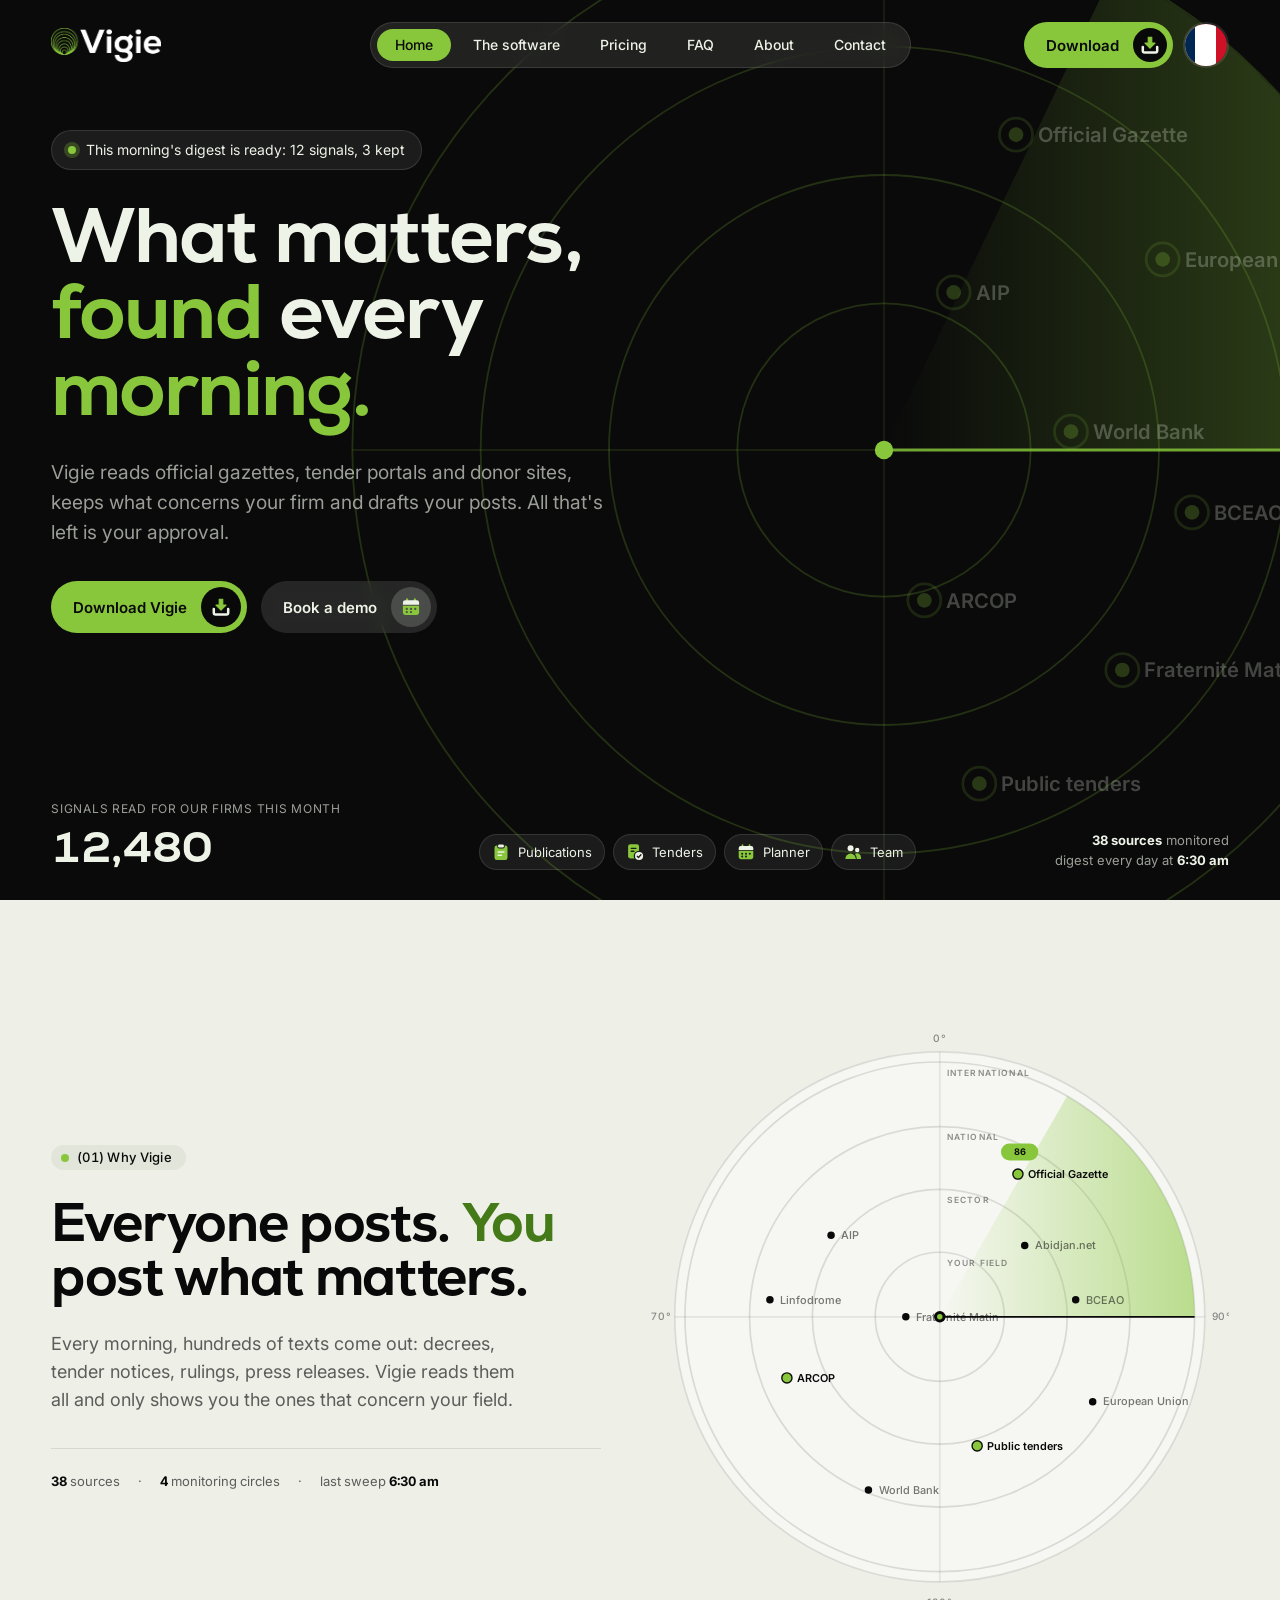
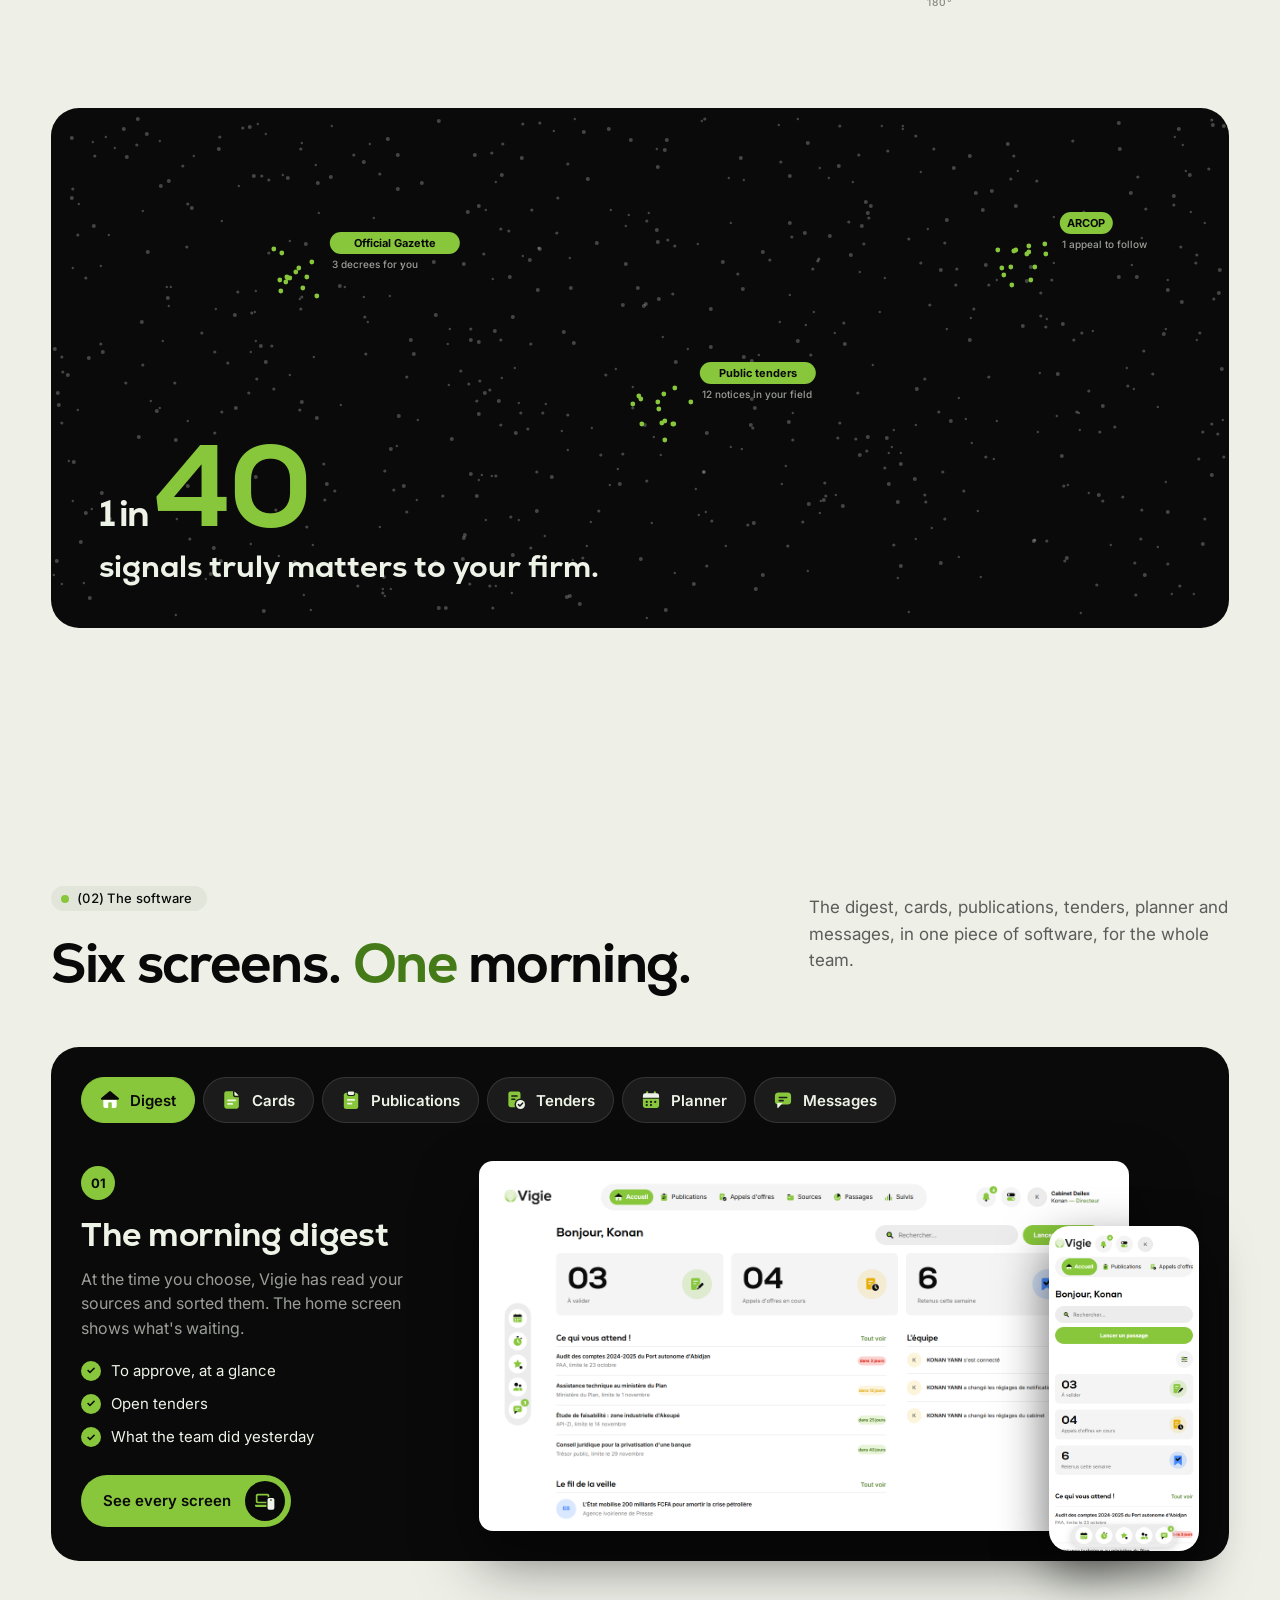
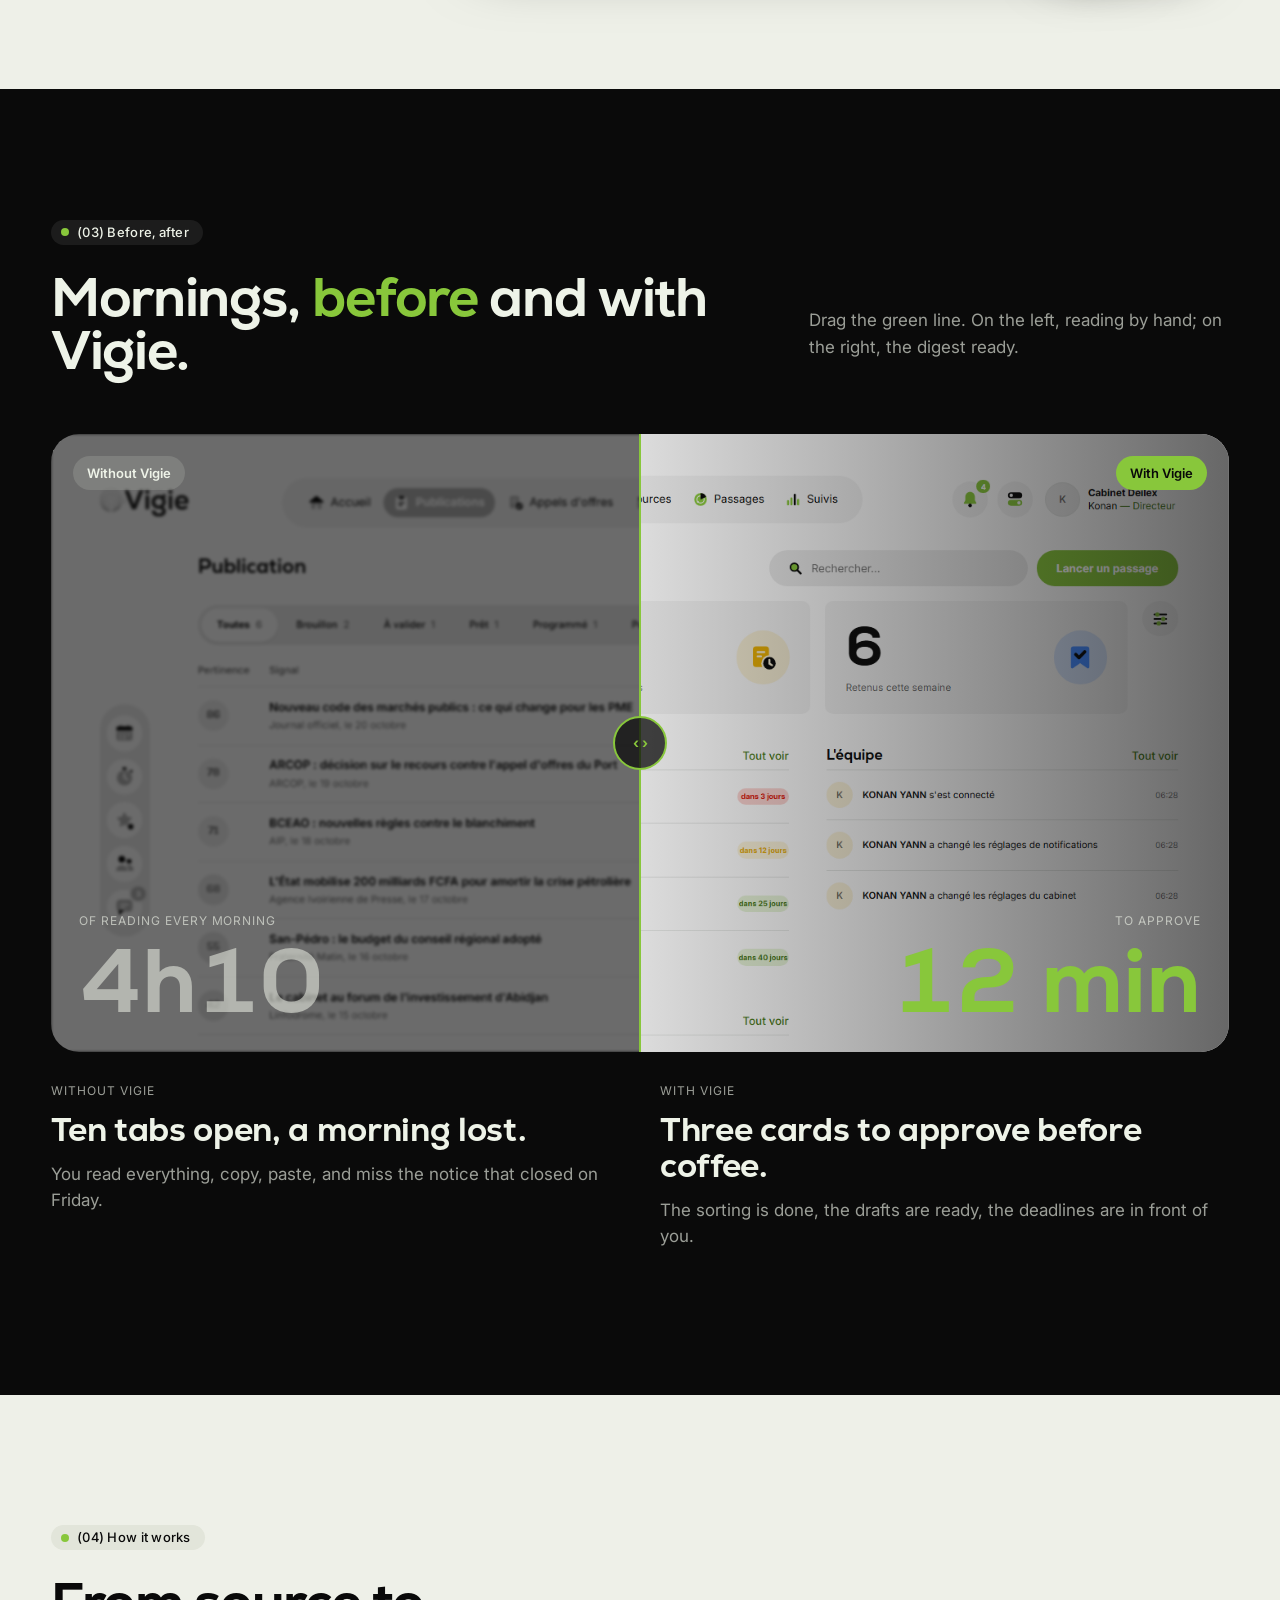
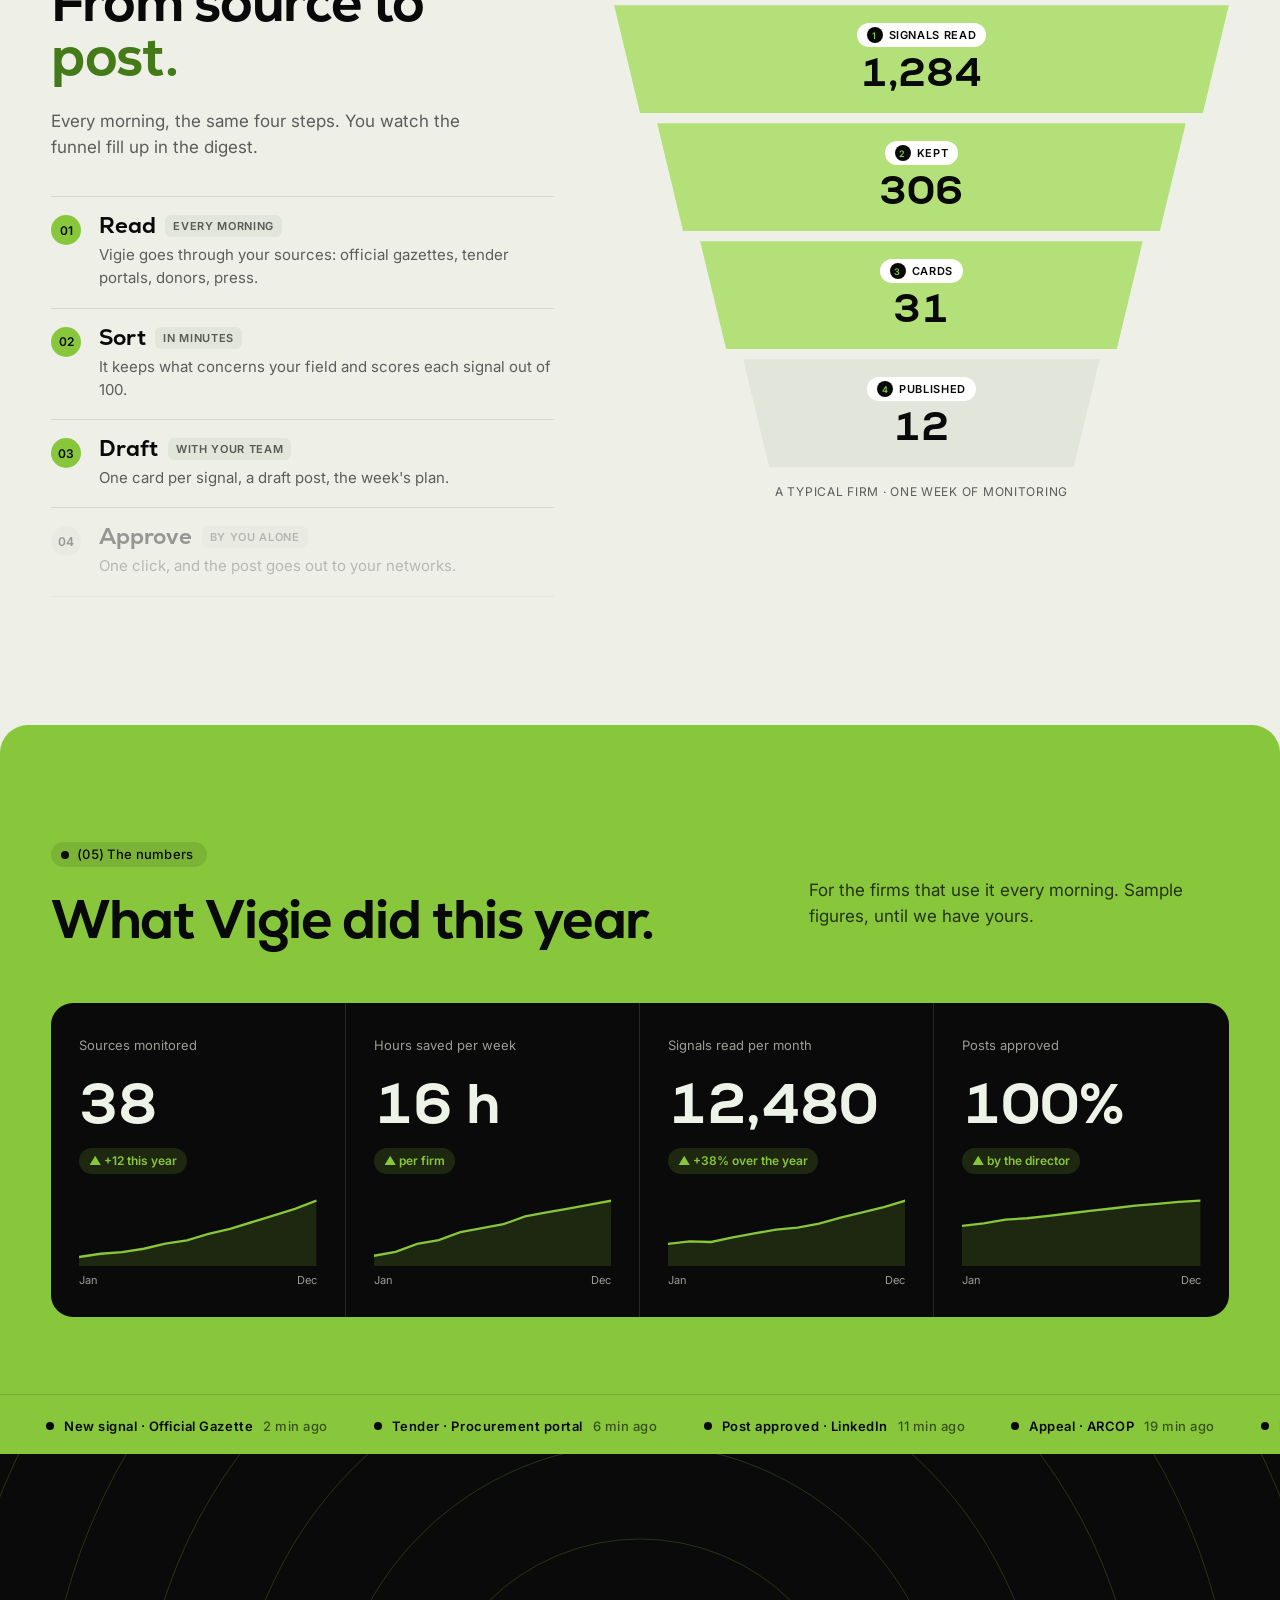
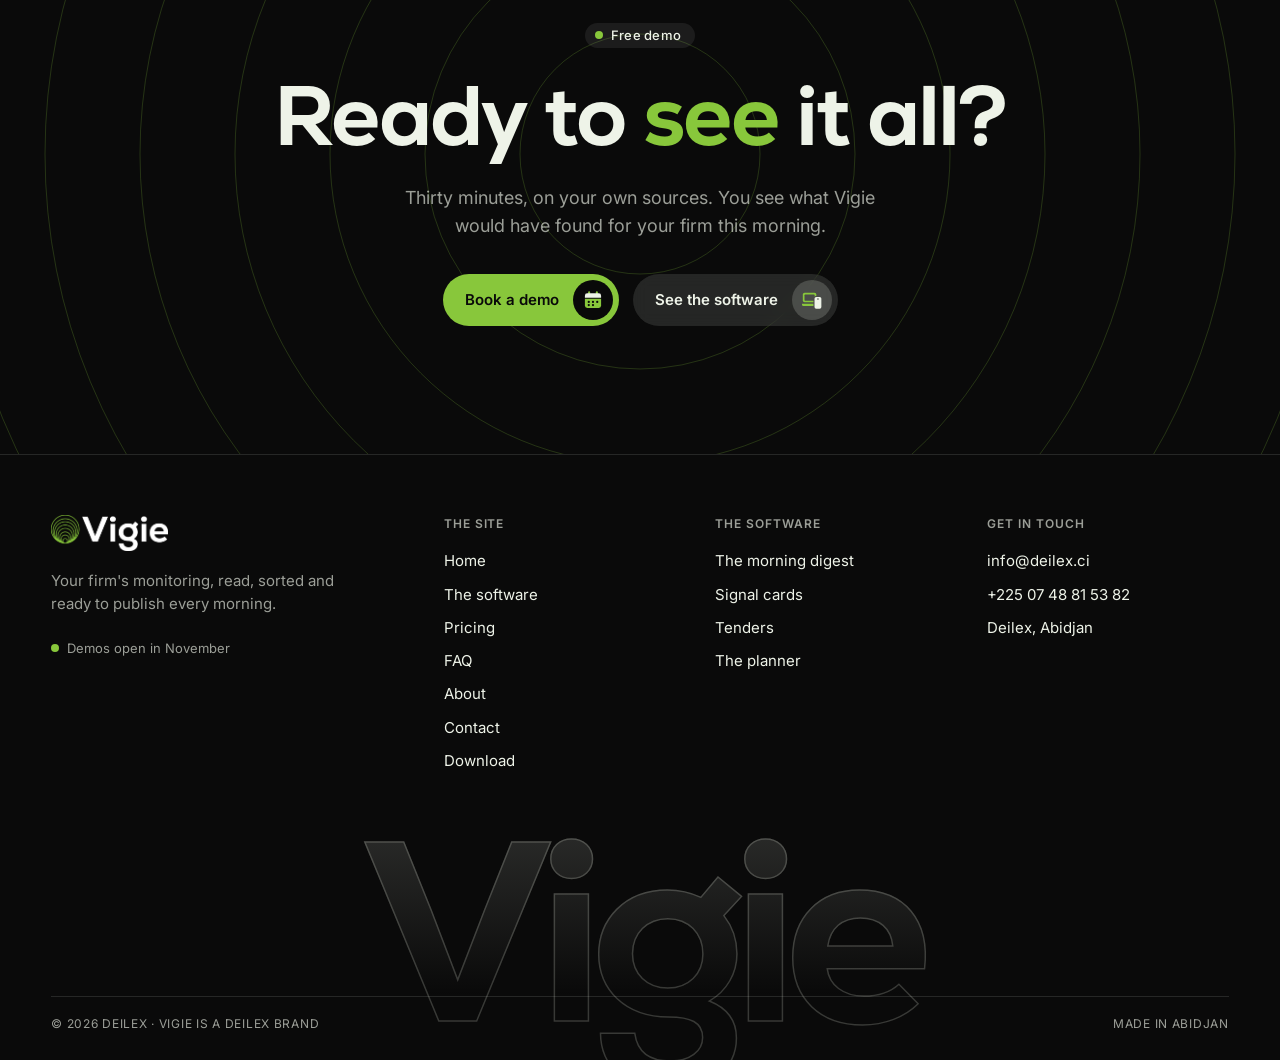
==== commit e98b0c80: "Le site en noir, avec les icones du logiciel ; Tout au meme endroit en onglets Co-Authored-By: Claud" ====
--- a/en/index.html
+++ b/en/index.html
@@ -15,9 +15,9 @@
 <body>
 <nav class="menu" aria-label="Site pages">
   <a href="index.html" class="marque"><img src="../images/logo-vigie-nuit.svg" alt="Vigie, home"></a>
-  <div class="liens"><a href="logiciel.html">The software</a><a href="tarifs.html">Pricing</a><a href="questions.html">FAQ</a><a href="a-propos.html">About</a><a href="contact.html">Contact</a><a href="telecharger.html">Download</a></div>
-  <div class="droite"><a class="langue" href="../index.html" hreflang="fr" lang="fr">Français<b>FR</b></a>
-  <a class="bouton vert" href="contact.html"><span class="texte-bouton">Book a demo</span><span class="rond"><svg viewBox="0 0 24 24" aria-hidden="true"><rect x="4" y="5.5" width="16" height="14" rx="3" fill="none" stroke="currentColor" stroke-width="2"/><path d="M4 10h16M9 3.5v4M15 3.5v4" stroke="currentColor" stroke-width="2" stroke-linecap="round"/></svg></span></a></div>
+  <div class="liens"><a href="index.html" aria-current="page">Home</a><a href="logiciel.html">The software</a><a href="tarifs.html">Pricing</a><a href="questions.html">FAQ</a><a href="a-propos.html">About</a><a href="contact.html">Contact</a></div>
+  <div class="droite"><a class="bouton vert" href="telecharger.html"><span class="texte-bouton">Download</span><span class="rond"><span class="ic" aria-hidden="true"><i class="v" style="--p:url('../images/icones/telecharger-vert.svg')"></i><i class="e" style="--p:url('../images/icones/telecharger-encre.svg')"></i></span></span></a>
+  <a class="langue" href="../index.html" hreflang="fr" lang="fr" aria-label="Français"><img src="../images/drapeau-fr.svg" alt=""></a></div>
 </nav>
 <main>
 <header class="heros">
@@ -36,12 +36,12 @@
     <span class="badge">This morning's digest is ready: 12 signals, 3 kept</span>
     <h1>What matters, <mark>found</mark> every <mark>morning.</mark></h1>
     <p class="chapeau">Vigie reads official gazettes, tender portals and donor sites, keeps what concerns your firm and drafts your posts. All that's left is your approval.</p>
-    <div class="boutons"><a class="bouton" href="contact.html">Book a demo<span class="rond"><svg viewBox="0 0 24 24" aria-hidden="true"><rect x="4" y="5.5" width="16" height="14" rx="3" fill="none" stroke="currentColor" stroke-width="2"/><path d="M4 10h16M9 3.5v4M15 3.5v4" stroke="currentColor" stroke-width="2" stroke-linecap="round"/></svg></span></a>
-      <a class="bouton verre" href="telecharger.html">Download Vigie<span class="rond"><svg viewBox="0 0 24 24" aria-hidden="true"><path d="M12 4v12M6.5 10.5 12 16l5.5-5.5M5 20h14" fill="none" stroke="currentColor" stroke-width="2.2" stroke-linecap="round" stroke-linejoin="round"/></svg></span></a></div>
+    <div class="boutons"><a class="bouton vert" href="telecharger.html">Download Vigie<span class="rond"><span class="ic" aria-hidden="true"><i class="v" style="--p:url('../images/icones/telecharger-vert.svg')"></i><i class="e" style="--p:url('../images/icones/telecharger-encre.svg')"></i></span></span></a>
+      <a class="bouton verre" href="contact.html">Book a demo<span class="rond"><span class="ic" aria-hidden="true"><i class="v" style="--p:url('../images/icones/planning-vert.svg')"></i><i class="e" style="--p:url('../images/icones/planning-encre.svg')"></i></span></span></a></div>
   </div>
   <div class="heros-bas"><div class="contenu">
     <div class="compteur"><span>Signals read for our firms this month</span><b data-compte="12480">12,480</b></div>
-    <div class="puces"><a class="puce" href="logiciel.html"><b>01</b>Publications</a><a class="puce" href="logiciel.html"><b>02</b>Tenders</a><a class="puce" href="logiciel.html"><b>03</b>Planner</a><a class="puce" href="logiciel.html"><b>04</b>Team</a></div>
+    <div class="puces"><a class="puce" href="logiciel.html"><span class="ic" aria-hidden="true"><i class="v" style="--p:url('../images/icones/publications-vert.svg')"></i><i class="e" style="--p:url('../images/icones/publications-encre.svg')"></i></span>Publications</a><a class="puce" href="logiciel.html"><span class="ic" aria-hidden="true"><i class="v" style="--p:url('../images/icones/appels-offres-vert.svg')"></i><i class="e" style="--p:url('../images/icones/appels-offres-encre.svg')"></i></span>Tenders</a><a class="puce" href="logiciel.html"><span class="ic" aria-hidden="true"><i class="v" style="--p:url('../images/icones/planning-vert.svg')"></i><i class="e" style="--p:url('../images/icones/planning-encre.svg')"></i></span>Planner</a><a class="puce" href="logiciel.html"><span class="ic" aria-hidden="true"><i class="v" style="--p:url('../images/icones/equipe-vert.svg')"></i><i class="e" style="--p:url('../images/icones/equipe-encre.svg')"></i></span>Team</a></div>
     <div class="note-heros"><b>38 sources</b> monitored<br>digest every day at <b>6:30 am</b></div>
   </div></div>
 </header>
@@ -84,57 +84,31 @@
   <div class="tete-section"><div><span class="etiquette">(02) The software</span>
     <h2>Six screens. <mark>One</mark> morning.</h2></div>
     <p>The digest, cards, publications, tenders, planner and messages, in one piece of software, for the whole team.</p></div>
-  <div class="canaux" role="group" aria-label="Parts of the software"><div class="canal">
-  <input type="radio" name="c-canal" id="c0" checked>
-  <label for="c0" class="t-sombre"><span class="num">01</span><span class="nom-canal">Digest</span><span class="plus" aria-hidden="true">+</span></label>
-  <div class="volet">
-    <div><span class="num-volet">01</span><h3>The morning digest</h3><p>At the time you choose, Vigie has read your sources and sorted them. The home screen shows what's waiting.</p><ul><li>To approve, at a glance</li><li>Open tenders</li><li>What the team did yesterday</li></ul>
-      <a class="bouton" href="logiciel.html">See the screen<span class="rond"><svg viewBox="0 0 24 24" aria-hidden="true"><path d="M7 17L17 7M9 7h8v8" fill="none" stroke="currentColor" stroke-width="2.2" stroke-linecap="round" stroke-linejoin="round"/></svg></span></a></div>
-    <div class="apercu"><img src="../images/ecran-accueil.png" alt="The morning digest, in Vigie (sample data, interface in French)" loading="lazy"></div>
-  </div>
-</div><div class="canal">
-  <input type="radio" name="c-canal" id="c1" >
-  <label for="c1" class="t-blanc"><span class="num">02</span><span class="nom-canal">Cards</span><span class="plus" aria-hidden="true">+</span></label>
-  <div class="volet">
-    <div><span class="num-volet">02</span><h3>One card per signal</h3><p>The title, the source, a score out of 100 and a summary. Your team writes the post there and discusses it.</p><ul><li>Draft suggested by Vigie</li><li>One version per network</li><li>Team conversation</li></ul>
-      <a class="bouton" href="logiciel.html">See the screen<span class="rond"><svg viewBox="0 0 24 24" aria-hidden="true"><path d="M7 17L17 7M9 7h8v8" fill="none" stroke="currentColor" stroke-width="2.2" stroke-linecap="round" stroke-linejoin="round"/></svg></span></a></div>
-    <div class="apercu telephone"><img src="../images/telephone-fiche.png" alt="One card per signal, in Vigie (sample data, interface in French)" loading="lazy"></div>
-  </div>
-</div><div class="canal">
-  <input type="radio" name="c-canal" id="c2" >
-  <label for="c2" class="t-creme"><span class="num">03</span><span class="nom-canal">Publications</span><span class="plus" aria-hidden="true">+</span></label>
-  <div class="volet">
-    <div><span class="num-volet">03</span><h3>Publications</h3><p>Every card, from draft to published. You see what is waiting for your approval.</p><ul><li>Filter by status</li><li>One-click approval</li><li>Share to your networks</li></ul>
-      <a class="bouton" href="logiciel.html">See the screen<span class="rond"><svg viewBox="0 0 24 24" aria-hidden="true"><path d="M7 17L17 7M9 7h8v8" fill="none" stroke="currentColor" stroke-width="2.2" stroke-linecap="round" stroke-linejoin="round"/></svg></span></a></div>
-    <div class="apercu"><img src="../images/ecran-publications.png" alt="Publications, in Vigie (sample data, interface in French)" loading="lazy"></div>
-  </div>
-</div><div class="canal">
-  <input type="radio" name="c-canal" id="c3" >
-  <label for="c3" class="t-vert"><span class="num">04</span><span class="nom-canal">Tenders</span><span class="plus" aria-hidden="true">+</span></label>
-  <div class="volet">
-    <div><span class="num-volet">04</span><h3>Tenders</h3><p>Public procurement and donor notices in your field, with their deadline.</p><ul><li>Public procurement portal</li><li>World Bank, European Union</li><li>Track every bid</li></ul>
-      <a class="bouton" href="logiciel.html">See the screen<span class="rond"><svg viewBox="0 0 24 24" aria-hidden="true"><path d="M7 17L17 7M9 7h8v8" fill="none" stroke="currentColor" stroke-width="2.2" stroke-linecap="round" stroke-linejoin="round"/></svg></span></a></div>
-    <div class="apercu"><img src="../images/ecran-appels.png" alt="Tenders, in Vigie (sample data, interface in French)" loading="lazy"></div>
-  </div>
-</div><div class="canal">
-  <input type="radio" name="c-canal" id="c4" >
-  <label for="c4" class="t-sombre"><span class="num">05</span><span class="nom-canal">Planner</span><span class="plus" aria-hidden="true">+</span></label>
-  <div class="volet">
-    <div><span class="num-volet">05</span><h3>The planner</h3><p>The week in seven columns, one card per post, with its time and network.</p><ul><li>Add in one click</li><li>Filter by network</li><li>Print to PDF</li></ul>
-      <a class="bouton" href="logiciel.html">See the screen<span class="rond"><svg viewBox="0 0 24 24" aria-hidden="true"><path d="M7 17L17 7M9 7h8v8" fill="none" stroke="currentColor" stroke-width="2.2" stroke-linecap="round" stroke-linejoin="round"/></svg></span></a></div>
-    <div class="apercu"><img src="../images/ecran-planning.png" alt="The planner, in Vigie (sample data, interface in French)" loading="lazy"></div>
-  </div>
-</div><div class="canal">
-  <input type="radio" name="c-canal" id="c5" >
-  <label for="c5" class="t-blanc"><span class="num">06</span><span class="nom-canal">Messages</span><span class="plus" aria-hidden="true">+</span></label>
-  <div class="volet">
-    <div><span class="num-volet">06</span><h3>Messages</h3><p>One conversation per teammate. Mentions made on a card show up there too.</p><ul><li>On your phone as at the office</li><li>Mentions link to the card</li><li>Everyone reads only their own messages</li></ul>
-      <a class="bouton" href="logiciel.html">See the screen<span class="rond"><svg viewBox="0 0 24 24" aria-hidden="true"><path d="M7 17L17 7M9 7h8v8" fill="none" stroke="currentColor" stroke-width="2.2" stroke-linecap="round" stroke-linejoin="round"/></svg></span></a></div>
-    <div class="apercu telephone"><img src="../images/telephone-messages.png" alt="Messages, in Vigie (sample data, interface in French)" loading="lazy"></div>
-  </div>
-</div></div>
-  <div class="pied-canaux"><span>Click a column to open it.</span>
-    <a href="logiciel.html">Every screen, one by one</a></div>
+  <div class="onglets-ecrans"><input type="radio" name="c-onglet" id="co0" checked><input type="radio" name="c-onglet" id="co1"><input type="radio" name="c-onglet" id="co2"><input type="radio" name="c-onglet" id="co3"><input type="radio" name="c-onglet" id="co4"><input type="radio" name="c-onglet" id="co5"><div class="barre-onglets" role="group" aria-label="Parts of the software"><label for="co0"><span class="ic" aria-hidden="true"><i class="v" style="--p:url('../images/icones/accueil-vert.svg')"></i><i class="e" style="--p:url('../images/icones/accueil-encre.svg')"></i></span><span>Digest</span></label><label for="co1"><span class="ic" aria-hidden="true"><i class="v" style="--p:url('../images/icones/document-vert.svg')"></i><i class="e" style="--p:url('../images/icones/document-encre.svg')"></i></span><span>Cards</span></label><label for="co2"><span class="ic" aria-hidden="true"><i class="v" style="--p:url('../images/icones/publications-vert.svg')"></i><i class="e" style="--p:url('../images/icones/publications-encre.svg')"></i></span><span>Publications</span></label><label for="co3"><span class="ic" aria-hidden="true"><i class="v" style="--p:url('../images/icones/appels-offres-vert.svg')"></i><i class="e" style="--p:url('../images/icones/appels-offres-encre.svg')"></i></span><span>Tenders</span></label><label for="co4"><span class="ic" aria-hidden="true"><i class="v" style="--p:url('../images/icones/planning-vert.svg')"></i><i class="e" style="--p:url('../images/icones/planning-encre.svg')"></i></span><span>Planner</span></label><label for="co5"><span class="ic" aria-hidden="true"><i class="v" style="--p:url('../images/icones/messages-vert.svg')"></i><i class="e" style="--p:url('../images/icones/messages-encre.svg')"></i></span><span>Messages</span></label></div><div class="panneaux-onglets"><article class="panneau-onglet">
+  <div class="texte-onglet"><span class="num-onglet">01</span><h3>The morning digest</h3><p>At the time you choose, Vigie has read your sources and sorted them. The home screen shows what's waiting.</p><ul><li>To approve, at a glance</li><li>Open tenders</li><li>What the team did yesterday</li></ul><a class="bouton vert" href="logiciel.html">See every screen<span class="rond"><span class="ic" aria-hidden="true"><i class="v" style="--p:url('../images/icones/appareils-vert.svg')"></i><i class="e" style="--p:url('../images/icones/appareils-encre.svg')"></i></span></span></a></div>
+  <div class="cadre-onglet"><img src="../images/ecran-accueil.png" alt="The morning digest, in Vigie (sample data, interface in French)" loading="lazy">
+    <img class="tel" src="../images/telephone-accueil.png" alt="" loading="lazy"></div>
+</article><article class="panneau-onglet">
+  <div class="texte-onglet"><span class="num-onglet">02</span><h3>One card per signal</h3><p>The title, the source, a score out of 100 and a summary. Your team writes the post there and discusses it.</p><ul><li>Draft suggested by Vigie</li><li>One version per network</li><li>Team conversation</li></ul><a class="bouton vert" href="logiciel.html">See every screen<span class="rond"><span class="ic" aria-hidden="true"><i class="v" style="--p:url('../images/icones/appareils-vert.svg')"></i><i class="e" style="--p:url('../images/icones/appareils-encre.svg')"></i></span></span></a></div>
+  <div class="cadre-onglet"><img src="../images/ecran-fiche.png" alt="One card per signal, in Vigie (sample data, interface in French)" loading="lazy">
+    <img class="tel" src="../images/telephone-fiche.png" alt="" loading="lazy"></div>
+</article><article class="panneau-onglet">
+  <div class="texte-onglet"><span class="num-onglet">03</span><h3>Publications</h3><p>Every card, from draft to published. You see what is waiting for your approval.</p><ul><li>Filter by status</li><li>One-click approval</li><li>Share to your networks</li></ul><a class="bouton vert" href="logiciel.html">See every screen<span class="rond"><span class="ic" aria-hidden="true"><i class="v" style="--p:url('../images/icones/appareils-vert.svg')"></i><i class="e" style="--p:url('../images/icones/appareils-encre.svg')"></i></span></span></a></div>
+  <div class="cadre-onglet"><img src="../images/ecran-publications.png" alt="Publications, in Vigie (sample data, interface in French)" loading="lazy">
+    <img class="tel" src="../images/telephone-publications.png" alt="" loading="lazy"></div>
+</article><article class="panneau-onglet">
+  <div class="texte-onglet"><span class="num-onglet">04</span><h3>Tenders</h3><p>Public procurement and donor notices in your field, with their deadline.</p><ul><li>Public procurement portal</li><li>World Bank, European Union</li><li>Track every bid</li></ul><a class="bouton vert" href="logiciel.html">See every screen<span class="rond"><span class="ic" aria-hidden="true"><i class="v" style="--p:url('../images/icones/appareils-vert.svg')"></i><i class="e" style="--p:url('../images/icones/appareils-encre.svg')"></i></span></span></a></div>
+  <div class="cadre-onglet"><img src="../images/ecran-appels.png" alt="Tenders, in Vigie (sample data, interface in French)" loading="lazy">
+    <img class="tel" src="../images/telephone-appels.png" alt="" loading="lazy"></div>
+</article><article class="panneau-onglet">
+  <div class="texte-onglet"><span class="num-onglet">05</span><h3>The planner</h3><p>The week in seven columns, one card per post, with its time and network.</p><ul><li>Add in one click</li><li>Filter by network</li><li>Print to PDF</li></ul><a class="bouton vert" href="logiciel.html">See every screen<span class="rond"><span class="ic" aria-hidden="true"><i class="v" style="--p:url('../images/icones/appareils-vert.svg')"></i><i class="e" style="--p:url('../images/icones/appareils-encre.svg')"></i></span></span></a></div>
+  <div class="cadre-onglet"><img src="../images/ecran-planning.png" alt="The planner, in Vigie (sample data, interface in French)" loading="lazy">
+    <img class="tel" src="../images/telephone-planning.png" alt="" loading="lazy"></div>
+</article><article class="panneau-onglet">
+  <div class="texte-onglet"><span class="num-onglet">06</span><h3>Messages</h3><p>One conversation per teammate. Mentions made on a card show up there too.</p><ul><li>On your phone as at the office</li><li>Mentions link to the card</li><li>Everyone reads only their own messages</li></ul><a class="bouton vert" href="logiciel.html">See every screen<span class="rond"><span class="ic" aria-hidden="true"><i class="v" style="--p:url('../images/icones/appareils-vert.svg')"></i><i class="e" style="--p:url('../images/icones/appareils-encre.svg')"></i></span></span></a></div>
+  <div class="cadre-onglet"><img src="../images/ecran-messages.png" alt="Messages, in Vigie (sample data, interface in French)" loading="lazy">
+    <img class="tel" src="../images/telephone-messages.png" alt="" loading="lazy"></div>
+</article></div></div>
 </div></section>
 
 <section class="section nuit"><div class="contenu">
@@ -187,8 +161,8 @@
     <span class="etiquette">Free demo</span>
     <h2>Ready to <mark>see</mark> it all?</h2>
     <p>Thirty minutes, on your own sources. You see what Vigie would have found for your firm this morning.</p>
-    <div class="boutons"><a class="bouton vert" href="contact.html">Book a demo<span class="rond"><svg viewBox="0 0 24 24" aria-hidden="true"><rect x="4" y="5.5" width="16" height="14" rx="3" fill="none" stroke="currentColor" stroke-width="2"/><path d="M4 10h16M9 3.5v4M15 3.5v4" stroke="currentColor" stroke-width="2" stroke-linecap="round"/></svg></span></a>
-      <a class="bouton verre" href="logiciel.html">See the software<span class="rond"><svg viewBox="0 0 24 24" aria-hidden="true"><path d="M7 17L17 7M9 7h8v8" fill="none" stroke="currentColor" stroke-width="2.2" stroke-linecap="round" stroke-linejoin="round"/></svg></span></a></div>
+    <div class="boutons"><a class="bouton vert" href="contact.html">Book a demo<span class="rond"><span class="ic" aria-hidden="true"><i class="v" style="--p:url('../images/icones/planning-vert.svg')"></i><i class="e" style="--p:url('../images/icones/planning-encre.svg')"></i></span></span></a>
+      <a class="bouton verre" href="logiciel.html">See the software<span class="rond"><span class="ic" aria-hidden="true"><i class="v" style="--p:url('../images/icones/appareils-vert.svg')"></i><i class="e" style="--p:url('../images/icones/appareils-encre.svg')"></i></span></span></a></div>
   </div>
 </section>
 </main>
--- a/site.css
+++ b/site.css
@@ -36,9 +36,11 @@
   --vert-clair: #b4e07a;
   --vert-texte: #457a18;
   --encre: #090909;
-  --nuit: #10180a;
-  --nuit-2: #162011;
-  --nuit-3: #1d2716;
+  /* NOIR, PLUS VERT SOMBRE (directeur, 20/10/2026 : « les fonds vert
+     sombre des arrière-plans, en noir »). */
+  --nuit: #0a0a0a;
+  --nuit-2: #141414;
+  --nuit-3: #1c1c1c;
   --sur-nuit: #eef3e8;
   --gris-nuit: rgba(238, 243, 232, .64);
   --creme: #eef0e8;
@@ -63,8 +65,10 @@
   font-family: "Nexa Pro", "Inter", sans-serif; font-weight: 800;
   letter-spacing: -.025em; line-height: 1; margin: 0;
 }
-h1 { font-size: clamp(48px, 8.4vw, 128px); }
-h2 { font-size: clamp(40px, 5.6vw, 84px); }
+/* Réduits le 20/10/2026 (directeur : « réduis les grands titres, c'est
+   trop gros ») : un bon tiers de moins. */
+h1 { font-size: clamp(40px, 6vw, 88px); }
+h2 { font-size: clamp(32px, 4.2vw, 60px); }
 h3 { font-size: 22px; letter-spacing: -.01em; }
 p { margin: 0 0 1em; }
 a { color: inherit; }
@@ -72,11 +76,11 @@
 .contenu { max-width: var(--largeur); margin: 0 auto; padding-inline: var(--marge); }
 :focus-visible { outline: 3px solid var(--vert); outline-offset: 3px; border-radius: 6px; }
 
-/* LE SURLIGNAGE : des blocs verts derrière les mots, comme la référence. */
-mark {
-  background: var(--vert); color: var(--encre); padding: 0 .12em; margin: 0 .02em;
-  border-radius: .14em; -webkit-box-decoration-break: clone; box-decoration-break: clone;
-}
+/* LES MOTS EN VERT, sans cadre (directeur, 20/10/2026 : « enlève les
+   contours, mets le texte en vert »). Sur le clair, le vert d'écriture,
+   plus foncé, pour se lire ; sur le noir, le vert de la marque. */
+mark { background: none; color: var(--vert-texte); padding: 0; }
+.nuit mark, .heros mark, .appel-final mark, .pied mark { color: var(--vert); }
 
 /* L'ÉTIQUETTE « (01) … » au-dessus des titres. */
 .etiquette {
@@ -126,13 +130,14 @@
 .menu .liens a[aria-current="page"] { background: var(--vert); color: var(--encre); }
 .menu .droite { justify-self: end; display: flex; align-items: center; gap: 10px; }
 .menu .bouton { min-height: 46px; }
-/* LE CHANGEMENT DE LANGUE : la langue d'arrivée, écrite dans sa langue. */
+/* LE CHANGEMENT DE LANGUE : un simple cercle, le drapeau de la langue
+   d'arrivée dedans, APRÈS le bouton (directeur, 20/10/2026). Son nom est
+   dit aux lecteurs d'écran (aria-label). */
 .menu .langue {
-  display: inline-flex; align-items: center; gap: 8px; padding: 6px 6px 6px 14px; border-radius: 999px;
-  border: 1px solid var(--trait-nuit); background: rgba(238, 243, 232, .06); color: var(--sur-nuit);
-  font: 500 13px/1 "Inter", sans-serif; text-decoration: none;
-}
-.menu .langue b { display: grid; place-items: center; min-width: 30px; height: 30px; border-radius: 999px; background: rgba(238, 243, 232, .14); font-size: 12px; font-weight: 700; }
+  display: grid; place-items: center; width: 46px; height: 46px; padding: 0; border-radius: 50%;
+  overflow: hidden; border: 2px solid var(--trait-nuit); flex: none;
+}
+.menu .langue img { width: 100%; height: 100%; object-fit: cover; }
 .menu .langue:hover { border-color: var(--vert); }
 .menu .bouton .rond { width: 34px; height: 34px; }
 
@@ -141,9 +146,7 @@
 .heros {
   position: relative; overflow: hidden; min-height: 100vh; min-height: 100svh;
   display: flex; flex-direction: column; justify-content: center; padding: 130px 0 0;
-  background:
-    radial-gradient(ellipse 70% 60% at 72% 50%, rgba(136, 199, 59, .14), transparent 70%),
-    var(--nuit);
+  background: var(--nuit);
   color: var(--sur-nuit);
 }
 .heros .fond-radar {
@@ -180,7 +183,7 @@
 
 /* L'en-tête des pages intérieures : plus court, même nuit. */
 .heros.court { min-height: 0; padding: 170px 0 100px; }
-.heros.court h1 { max-width: 14ch; font-size: clamp(46px, 7vw, 108px); }
+.heros.court h1 { max-width: 16ch; font-size: clamp(38px, 5.4vw, 80px); }
 .heros.court .fond-radar { width: min(820px, 80vw); right: -14vw; opacity: .6; }
 
 /* ── les sections ────────────────────────────────────────────────── */
@@ -226,43 +229,7 @@
 .panneau-points .legende-points .grand-nombre small { font-size: .32em; color: var(--sur-nuit); margin-right: .2em; }
 .panneau-points .legende-points p { font: 800 clamp(22px, 2.4vw, 32px)/1.1 "Nexa Pro", sans-serif; margin: 6px 0 0; }
 
-/* (02) Les colonnes verticales qui s'ouvrent */
-.canaux { display: flex; gap: 12px; height: 580px; }
-.canal { position: relative; display: flex; flex: 0 0 92px; transition: flex .5s cubic-bezier(.3, .7, .2, 1); }
-.canal:has(input:checked) { flex: 1 1 auto; }
-.canal input { position: absolute; opacity: 0; pointer-events: none; }
-.canal label {
-  flex: 0 0 92px; display: flex; flex-direction: column; justify-content: space-between; align-items: center;
-  padding: 18px 0; border-radius: 22px; cursor: pointer; overflow: hidden;
-  background: var(--t-fond, var(--nuit)); color: var(--t-texte, var(--sur-nuit));
-  border: 1px solid var(--t-bord, transparent);
-}
-.canal .num { font: 600 12px "Inter", sans-serif; opacity: .7; font-variant-numeric: tabular-nums; }
-.canal .nom-canal { writing-mode: vertical-rl; transform: rotate(180deg); font: 800 28px/1 "Nexa Pro", sans-serif; letter-spacing: -.01em; white-space: nowrap; }
-.canal .plus { display: grid; place-items: center; width: 34px; height: 34px; border-radius: 999px; border: 1px solid currentColor; font: 400 20px/1 "Inter", sans-serif; opacity: .8; }
-.canal input:checked + label { display: none; }
-.canal input:focus-visible + label { outline: 3px solid var(--vert); outline-offset: 3px; }
-.canal .volet {
-  display: none; flex: 1; grid-template-columns: minmax(0, .9fr) minmax(0, 1.2fr); gap: 34px; align-items: center;
-  padding: 34px; border-radius: 22px; background: var(--vert); color: var(--encre); overflow: hidden;
-  animation: ouvrir .45s ease both;
-}
-.canal input:checked ~ .volet { display: grid; }
 @keyframes ouvrir { from { opacity: 0; transform: translateX(14px); } }
-.volet .num-volet { display: inline-grid; place-items: center; width: 34px; height: 34px; border-radius: 999px; background: var(--encre); color: var(--vert); font: 700 13px "Inter", sans-serif; margin-bottom: 22px; }
-.volet h3 { font-size: clamp(34px, 3.6vw, 52px); letter-spacing: -.025em; margin-bottom: 18px; line-height: 1; }
-.volet p { font-size: 16px; max-width: 360px; }
-.volet ul { list-style: none; padding: 0; margin: 18px 0 26px; display: grid; gap: 9px; font-size: 15px; }
-.volet li { display: flex; gap: 10px; align-items: center; }
-.volet li::before { content: "✓"; display: grid; place-items: center; width: 20px; height: 20px; border-radius: 999px; background: var(--encre); color: var(--vert); font-size: 11px; font-weight: 700; flex: none; }
-.volet .apercu { align-self: stretch; display: flex; align-items: center; justify-content: center; min-height: 0; }
-.volet .apercu img { width: 100%; border-radius: 14px; box-shadow: 0 30px 60px rgba(9, 9, 9, .28); }
-.volet .apercu.telephone img { width: auto; max-width: 250px; max-height: 500px; border-radius: 26px; }
-.pied-canaux { display: flex; justify-content: space-between; gap: 20px; flex-wrap: wrap; align-items: center; margin-top: 22px; font-size: 13px; color: var(--gris-texte); }
-.t-sombre { --t-fond: var(--nuit); --t-texte: var(--sur-nuit); }
-.t-blanc { --t-fond: #fff; --t-texte: var(--encre); --t-bord: var(--trait); }
-.t-creme { --t-fond: var(--creme-2); --t-texte: var(--encre); }
-.t-vert { --t-fond: var(--vert-clair); --t-texte: var(--encre); }
 
 /* (03) Avant / avec Vigie : la glissière */
 .comparaison {
@@ -273,7 +240,7 @@
 .comparaison .couche img { width: 100%; height: 100%; object-fit: cover; object-position: top left; }
 .comparaison .avant img { filter: grayscale(1) brightness(.42) blur(1.5px); }
 .comparaison .apres { clip-path: inset(0 0 0 var(--pos)); }
-.comparaison .apres::after { content: ""; position: absolute; inset: 0; background: linear-gradient(90deg, transparent 35%, rgba(16, 24, 10, .62)); pointer-events: none; }
+.comparaison .apres::after { content: ""; position: absolute; inset: 0; background: linear-gradient(90deg, transparent 35%, rgba(10, 10, 10, .62)); pointer-events: none; }
 .comparaison .trait {
   position: absolute; top: 0; bottom: 0; left: var(--pos); width: 2px; margin-left: -1px;
   background: var(--vert); pointer-events: none; z-index: 3;
@@ -281,7 +248,7 @@
 .comparaison .poignee {
   position: absolute; top: 50%; left: 50%; transform: translate(-50%, -50%);
   display: grid; place-items: center; width: 54px; height: 54px; border-radius: 999px;
-  background: rgba(16, 24, 10, .75); border: 2px solid var(--vert); color: var(--vert); font-weight: 700; font-size: 14px;
+  background: rgba(10, 10, 10, .75); border: 2px solid var(--vert); color: var(--vert); font-weight: 700; font-size: 14px;
 }
 .comparaison input[type="range"] {
   position: absolute; inset: 0; width: 100%; height: 100%; margin: 0; opacity: 0; cursor: ew-resize; z-index: 4;
@@ -357,13 +324,12 @@
 .ecran.inverse { grid-template-columns: minmax(0, 1.2fr) minmax(0, .8fr); }
 .ecran.inverse .visuel { order: -1; }
 .ecran .num-ecran { font: 600 13px "Inter", sans-serif; color: var(--gris-texte); margin-bottom: 14px; font-variant-numeric: tabular-nums; }
-.ecran h2 { font-size: clamp(36px, 4.4vw, 64px); margin-bottom: 22px; }
+.ecran h2 { font-size: clamp(30px, 3.2vw, 46px); margin-bottom: 22px; }
 .ecran p { font-size: 18px; color: var(--gris-texte); max-width: 470px; }
 .ecran ul { list-style: none; padding: 0; margin: 24px 0 0; display: grid; gap: 10px; }
 .ecran li { display: flex; gap: 10px; align-items: center; }
 .ecran li::before { content: "✓"; display: grid; place-items: center; width: 22px; height: 22px; border-radius: 999px; background: var(--vert); color: var(--encre); font-size: 12px; font-weight: 700; flex: none; }
 .visuel { position: relative; padding: clamp(20px, 3vw, 40px); border-radius: var(--rayon-grand); background: var(--nuit); overflow: hidden; }
-.visuel::before { content: ""; position: absolute; inset: 0; background: radial-gradient(circle at 80% 20%, rgba(136, 199, 59, .25), transparent 60%); }
 .visuel img { position: relative; border-radius: 14px; box-shadow: 0 30px 60px rgba(0, 0, 0, .4); }
 .visuel .duo { position: relative; display: grid; grid-template-columns: minmax(0, 1fr) 190px; gap: 20px; align-items: end; }
 .visuel .duo img:last-child { border-radius: 22px; }
@@ -376,7 +342,7 @@
 }
 .tarif:nth-child(1) { transform: rotate(-3deg) translateX(18px); }
 .tarif:nth-child(3) { transform: rotate(3deg) translateX(-18px); }
-.tarif.mis { z-index: 2; background: linear-gradient(180deg, #24331a, var(--nuit-2)); border: 2px solid var(--vert); min-height: 590px; box-shadow: 0 0 80px rgba(136, 199, 59, .18); }
+.tarif.mis { z-index: 2; background: linear-gradient(180deg, #1f1f1f, var(--nuit-2)); border: 2px solid var(--vert); min-height: 590px; box-shadow: 0 0 80px rgba(136, 199, 59, .18); }
 .tarif .haut-tarif { display: flex; justify-content: space-between; align-items: center; font-size: 12px; color: var(--gris-nuit); font-variant-numeric: tabular-nums; }
 .tarif .favori { padding: 5px 10px; border-radius: 999px; background: var(--sur-nuit); color: var(--encre); font-size: 11px; font-weight: 700; letter-spacing: .06em; text-transform: uppercase; }
 .tarif h3 { font-size: 32px; margin: 22px 0 6px; }
@@ -441,7 +407,7 @@
 .appel-final .anneaux { position: absolute; left: 50%; top: 50%; width: min(1400px, 150vw); transform: translate(-50%, -50%); pointer-events: none; }
 .appel-final .anneaux circle { fill: none; stroke: rgba(136, 199, 59, .22); }
 .appel-final .contenu { position: relative; }
-.appel-final h2 { font-size: clamp(54px, 9vw, 150px); margin: 0 auto 26px; }
+.appel-final h2 { font-size: clamp(44px, 6.6vw, 100px); margin: 0 auto 26px; }
 .appel-final p { color: var(--gris-nuit); max-width: 520px; margin: 0 auto 34px; font-size: 18px; }
 .appel-final .boutons { display: flex; justify-content: center; flex-wrap: wrap; gap: 14px; }
 .pied { position: relative; overflow: hidden; background: var(--nuit); color: var(--sur-nuit); border-top: 1px solid var(--trait-nuit); padding-top: 60px; }
@@ -455,7 +421,7 @@
 .pied .disponible::before { content: ""; width: 8px; height: 8px; border-radius: 999px; background: var(--vert); }
 .nom-geant {
   display: block; margin: 50px 0 -0.16em; text-align: center; white-space: nowrap;
-  font: 800 clamp(120px, 27vw, 420px)/.8 "Nexa Pro", sans-serif; letter-spacing: -.06em;
+  font: 800 clamp(100px, 20vw, 320px)/.8 "Nexa Pro", sans-serif; letter-spacing: -.06em;
   color: transparent; -webkit-text-stroke: 1.5px rgba(238, 243, 232, .2);
   background: linear-gradient(180deg, rgba(238, 243, 232, .14), rgba(238, 243, 232, 0) 80%);
   -webkit-background-clip: text; background-clip: text;
@@ -496,14 +462,7 @@
   .note-heros { text-align: left; }
   .tete-section, .deux-radar, .entonnoir-deux, .ecran, .ecran.inverse, .questions-deux, .contact-deux, .sous-comparaison { grid-template-columns: minmax(0, 1fr); }
   .ecran.inverse .visuel { order: 0; }
-  .canaux { flex-direction: column; height: auto; }
-  .canal, .canal:has(input:checked) { flex: none; }
-  .canal { width: 100%; }
-  .canal label { flex: 1 1 auto; flex-direction: row; gap: 14px; padding: 16px 20px; min-height: 64px; }
-  .canal .nom-canal { flex: 1; }
   .heros .fond-radar .echo text { display: none; }
-  .canal .nom-canal { writing-mode: horizontal-tb; transform: none; font-size: 22px; }
-  .canal .volet { grid-template-columns: minmax(0, 1fr); padding: 24px; }
   .comparaison { aspect-ratio: 4 / 5; }
   .cartes-chiffres { grid-template-columns: repeat(2, 1fr); }
   .carte-chiffre:nth-child(2) { border-right: 0; }
@@ -516,7 +475,7 @@
 }
 @media (max-width: 560px) {
   .menu .bouton .texte-bouton { display: none; }
-  .menu .langue { padding: 4px; font-size: 0; gap: 0; }
+  .menu .langue { width: 40px; height: 40px; }
   .menu .bouton { padding-left: 6px; }
   .liste-questions summary { grid-template-columns: 30px 1fr 34px; }
   .liste-questions .categorie { display: none; }
@@ -581,3 +540,79 @@
 /* TÉLÉCHARGER (20/10/2026) : la carte sombre du téléchargement. */
 .carte-telecharger .boutons { margin-top: 24px; }
 .carte-telecharger .ecrire { margin-top: 22px; }
+
+/* LES ICÔNES DU LOGICIEL (directeur, 20/10/2026 : « le site doit utiliser
+   les mêmes icônes que le logiciel ») : les deux calques de
+   static/icones-vigie, vert et encre, posés en masque — comme dans
+   Vigie. Sur le vert, le détail passe à l'encre et le vert au blanc. */
+.ic { position: relative; display: inline-block; width: 20px; height: 20px; flex: none; }
+.ic i { position: absolute; inset: 0; -webkit-mask: var(--p) center / contain no-repeat; mask: var(--p) center / contain no-repeat; }
+.ic .v { background: var(--vert); }
+.ic .e { background: currentColor; }
+.bouton .rond .ic { width: 20px; height: 20px; }
+.bouton .rond .ic .v { background: #fff; }
+.bouton .rond .ic .e { background: var(--encre); }
+.bouton.vert .rond .ic .v, .tarif:not(.mis) .bouton .rond .ic .v { background: var(--vert); }
+.bouton.vert .rond .ic .e, .tarif:not(.mis) .bouton .rond .ic .e { background: var(--sur-nuit); }
+.bouton.verre .rond .ic .v { background: var(--vert); }
+.bouton.verre .rond .ic .e { background: var(--sur-nuit); }
+.puce .ic { width: 18px; height: 18px; }
+
+/* « TOUT AU MÊME ENDROIT » (choix « A » du directeur, 20/10/2026) : les onglets
+   aux icônes du logiciel, et l'écran choisi en grand, sur fond noir. */
+.onglets-ecrans { background: var(--nuit); color: var(--sur-nuit); border-radius: var(--rayon-grand); padding: clamp(18px, 2.4vw, 30px); }
+.onglets-ecrans > input { position: absolute; opacity: 0; pointer-events: none; }
+.barre-onglets { display: flex; gap: 8px; overflow-x: auto; padding-bottom: 4px; }
+.barre-onglets label { display: inline-flex; align-items: center; gap: 10px; padding: 12px 18px; border-radius: 999px; cursor: pointer;
+  background: rgba(238, 243, 232, .07); border: 1px solid var(--trait-nuit); font: 600 15px/1 "Inter", sans-serif; white-space: nowrap; }
+.barre-onglets label:hover { border-color: var(--vert); }
+.barre-onglets .ic .e { background: var(--sur-nuit); }
+.panneau-onglet { display: none; grid-template-columns: minmax(0, .75fr) minmax(0, 1.5fr); gap: clamp(24px, 3vw, 44px); align-items: center; margin-top: clamp(22px, 3vw, 34px); }
+.num-onglet { display: inline-grid; place-items: center; width: 34px; height: 34px; border-radius: 999px; background: var(--vert); color: var(--encre); font: 700 13px "Inter", sans-serif; }
+.texte-onglet .bouton { margin-top: 26px; }
+.texte-onglet h3 { font-size: clamp(28px, 2.6vw, 38px); margin: 18px 0 14px; line-height: 1.05; }
+.texte-onglet p { color: var(--gris-nuit); font-size: 16px; }
+.texte-onglet ul { list-style: none; padding: 0; margin: 18px 0 0; display: grid; gap: 10px; font-size: 15px; }
+.texte-onglet li { display: flex; gap: 10px; align-items: center; }
+.texte-onglet li::before { content: "✓"; display: grid; place-items: center; width: 20px; height: 20px; border-radius: 999px; background: var(--vert); color: var(--encre); font-size: 11px; font-weight: 700; flex: none; }
+.cadre-onglet { position: relative; padding-right: 70px; }
+.cadre-onglet img:first-child { width: 100%; border-radius: 14px; box-shadow: 0 30px 60px rgba(0, 0, 0, .5); }
+.cadre-onglet .tel { position: absolute; right: 0; bottom: -20px; width: 150px; border-radius: 20px; box-shadow: 0 20px 50px rgba(0, 0, 0, .6); }
+.onglets-ecrans:has(> input:nth-of-type(1):checked) .panneau-onglet:nth-child(1) { display: grid; }
+.onglets-ecrans:has(> input:nth-of-type(1):checked) .barre-onglets label:nth-child(1) { background: var(--vert); color: var(--encre); border-color: var(--vert); }
+.onglets-ecrans:has(> input:nth-of-type(1):checked) .barre-onglets label:nth-child(1) .ic .v { background: #fff; }
+.onglets-ecrans:has(> input:nth-of-type(1):checked) .barre-onglets label:nth-child(1) .ic .e { background: var(--encre); }
+.onglets-ecrans > input:nth-of-type(1):focus-visible ~ .barre-onglets label:nth-child(1) { outline: 3px solid var(--vert); outline-offset: 3px; }
+.onglets-ecrans:has(> input:nth-of-type(2):checked) .panneau-onglet:nth-child(2) { display: grid; }
+.onglets-ecrans:has(> input:nth-of-type(2):checked) .barre-onglets label:nth-child(2) { background: var(--vert); color: var(--encre); border-color: var(--vert); }
+.onglets-ecrans:has(> input:nth-of-type(2):checked) .barre-onglets label:nth-child(2) .ic .v { background: #fff; }
+.onglets-ecrans:has(> input:nth-of-type(2):checked) .barre-onglets label:nth-child(2) .ic .e { background: var(--encre); }
+.onglets-ecrans > input:nth-of-type(2):focus-visible ~ .barre-onglets label:nth-child(2) { outline: 3px solid var(--vert); outline-offset: 3px; }
+.onglets-ecrans:has(> input:nth-of-type(3):checked) .panneau-onglet:nth-child(3) { display: grid; }
+.onglets-ecrans:has(> input:nth-of-type(3):checked) .barre-onglets label:nth-child(3) { background: var(--vert); color: var(--encre); border-color: var(--vert); }
+.onglets-ecrans:has(> input:nth-of-type(3):checked) .barre-onglets label:nth-child(3) .ic .v { background: #fff; }
+.onglets-ecrans:has(> input:nth-of-type(3):checked) .barre-onglets label:nth-child(3) .ic .e { background: var(--encre); }
+.onglets-ecrans > input:nth-of-type(3):focus-visible ~ .barre-onglets label:nth-child(3) { outline: 3px solid var(--vert); outline-offset: 3px; }
+.onglets-ecrans:has(> input:nth-of-type(4):checked) .panneau-onglet:nth-child(4) { display: grid; }
+.onglets-ecrans:has(> input:nth-of-type(4):checked) .barre-onglets label:nth-child(4) { background: var(--vert); color: var(--encre); border-color: var(--vert); }
+.onglets-ecrans:has(> input:nth-of-type(4):checked) .barre-onglets label:nth-child(4) .ic .v { background: #fff; }
+.onglets-ecrans:has(> input:nth-of-type(4):checked) .barre-onglets label:nth-child(4) .ic .e { background: var(--encre); }
+.onglets-ecrans > input:nth-of-type(4):focus-visible ~ .barre-onglets label:nth-child(4) { outline: 3px solid var(--vert); outline-offset: 3px; }
+.onglets-ecrans:has(> input:nth-of-type(5):checked) .panneau-onglet:nth-child(5) { display: grid; }
+.onglets-ecrans:has(> input:nth-of-type(5):checked) .barre-onglets label:nth-child(5) { background: var(--vert); color: var(--encre); border-color: var(--vert); }
+.onglets-ecrans:has(> input:nth-of-type(5):checked) .barre-onglets label:nth-child(5) .ic .v { background: #fff; }
+.onglets-ecrans:has(> input:nth-of-type(5):checked) .barre-onglets label:nth-child(5) .ic .e { background: var(--encre); }
+.onglets-ecrans > input:nth-of-type(5):focus-visible ~ .barre-onglets label:nth-child(5) { outline: 3px solid var(--vert); outline-offset: 3px; }
+.onglets-ecrans:has(> input:nth-of-type(6):checked) .panneau-onglet:nth-child(6) { display: grid; }
+.onglets-ecrans:has(> input:nth-of-type(6):checked) .barre-onglets label:nth-child(6) { background: var(--vert); color: var(--encre); border-color: var(--vert); }
+.onglets-ecrans:has(> input:nth-of-type(6):checked) .barre-onglets label:nth-child(6) .ic .v { background: #fff; }
+.onglets-ecrans:has(> input:nth-of-type(6):checked) .barre-onglets label:nth-child(6) .ic .e { background: var(--encre); }
+.onglets-ecrans > input:nth-of-type(6):focus-visible ~ .barre-onglets label:nth-child(6) { outline: 3px solid var(--vert); outline-offset: 3px; }
+
+@media (max-width: 980px) {
+  .panneau-onglet { grid-template-columns: minmax(0, 1fr); }
+  /* Sur un petit écran, la capture du téléphone couvrirait la liste :
+     celle de l'ordinateur suffit. */
+  .cadre-onglet { padding-right: 0; }
+  .cadre-onglet .tel { display: none; }
+}
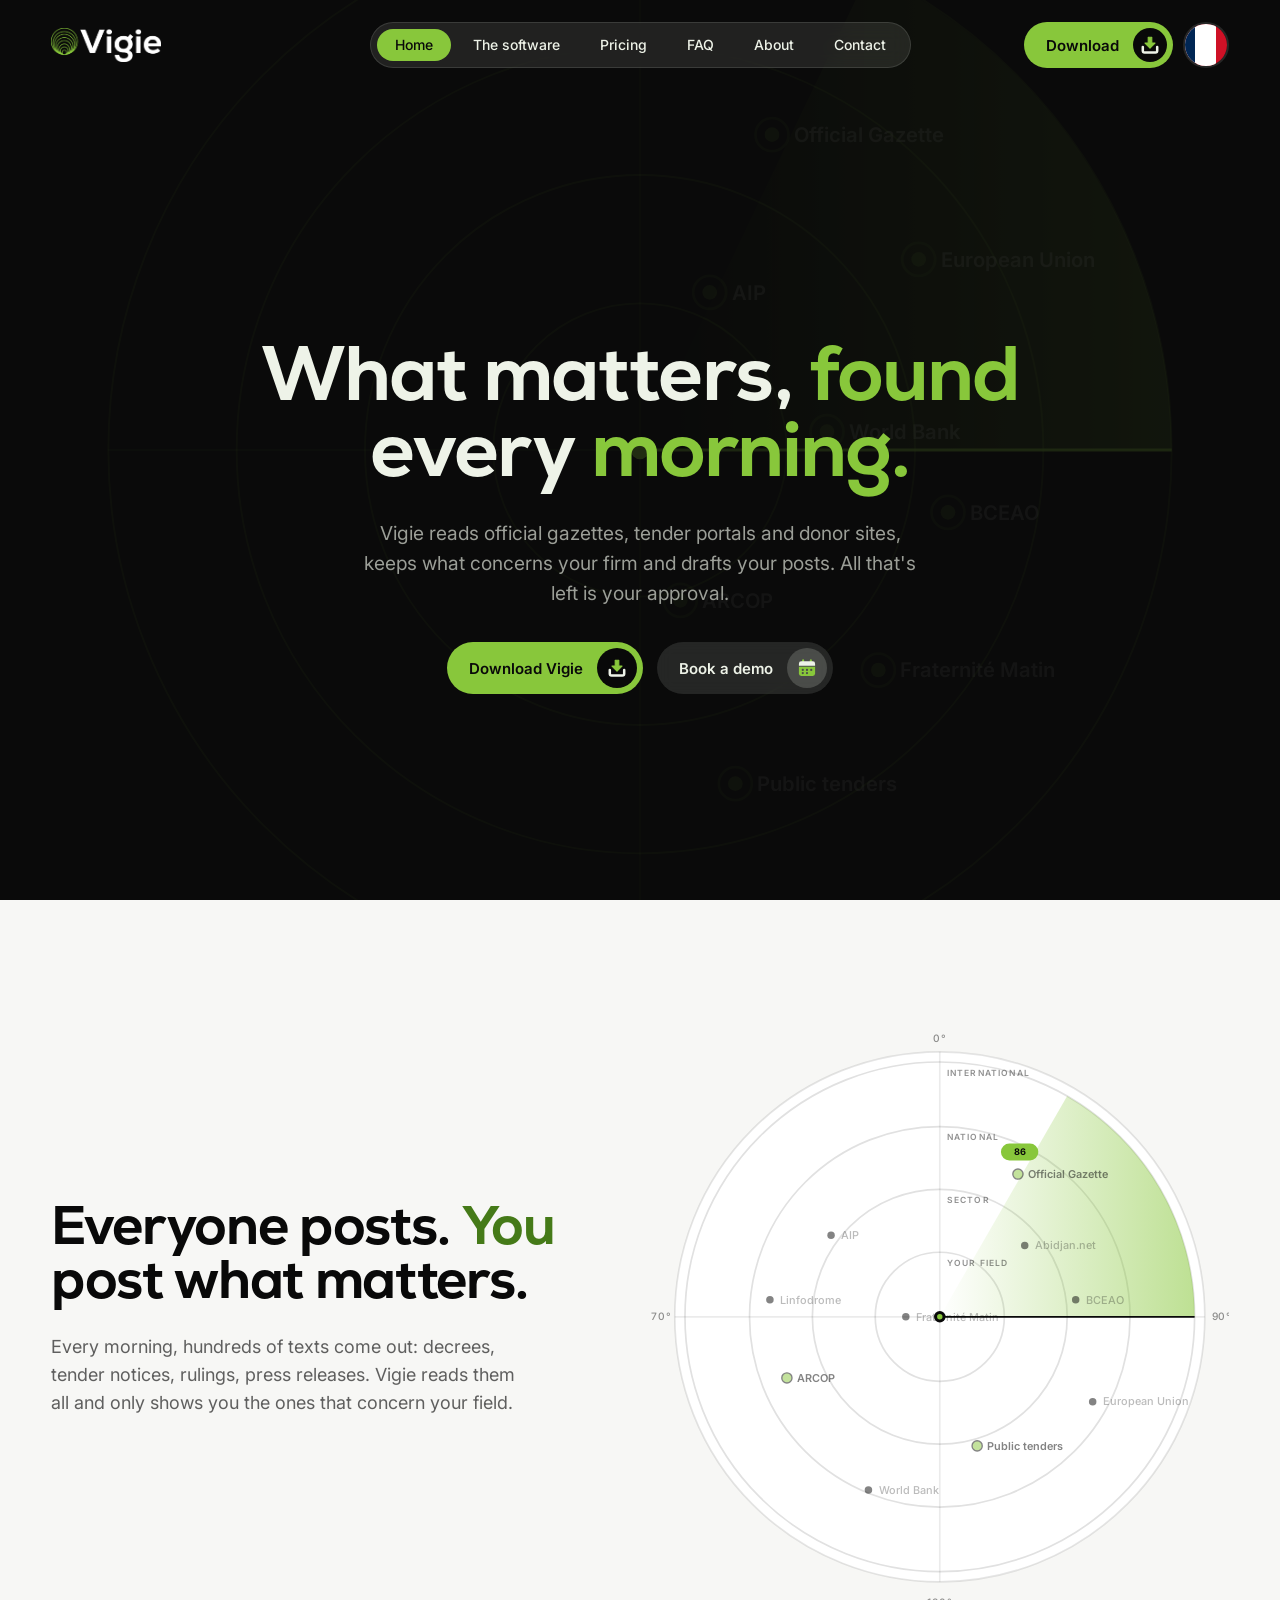
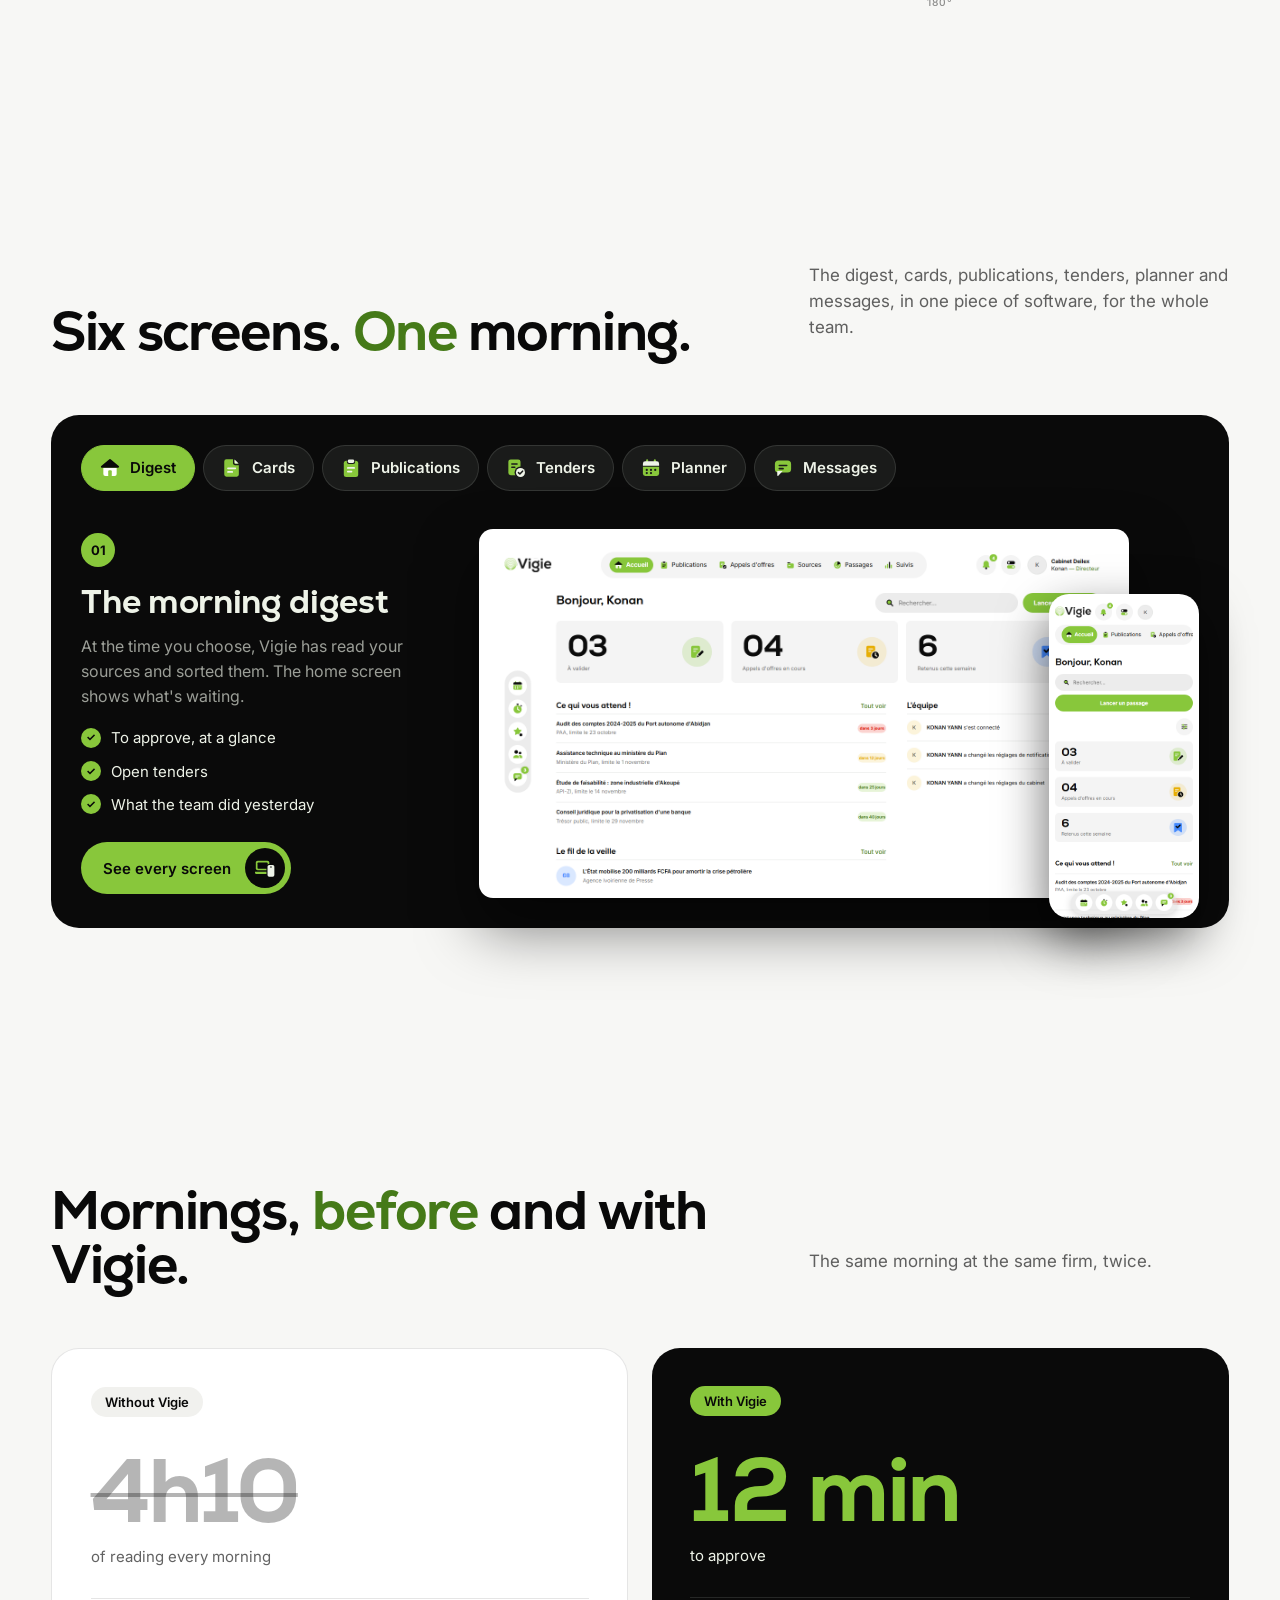
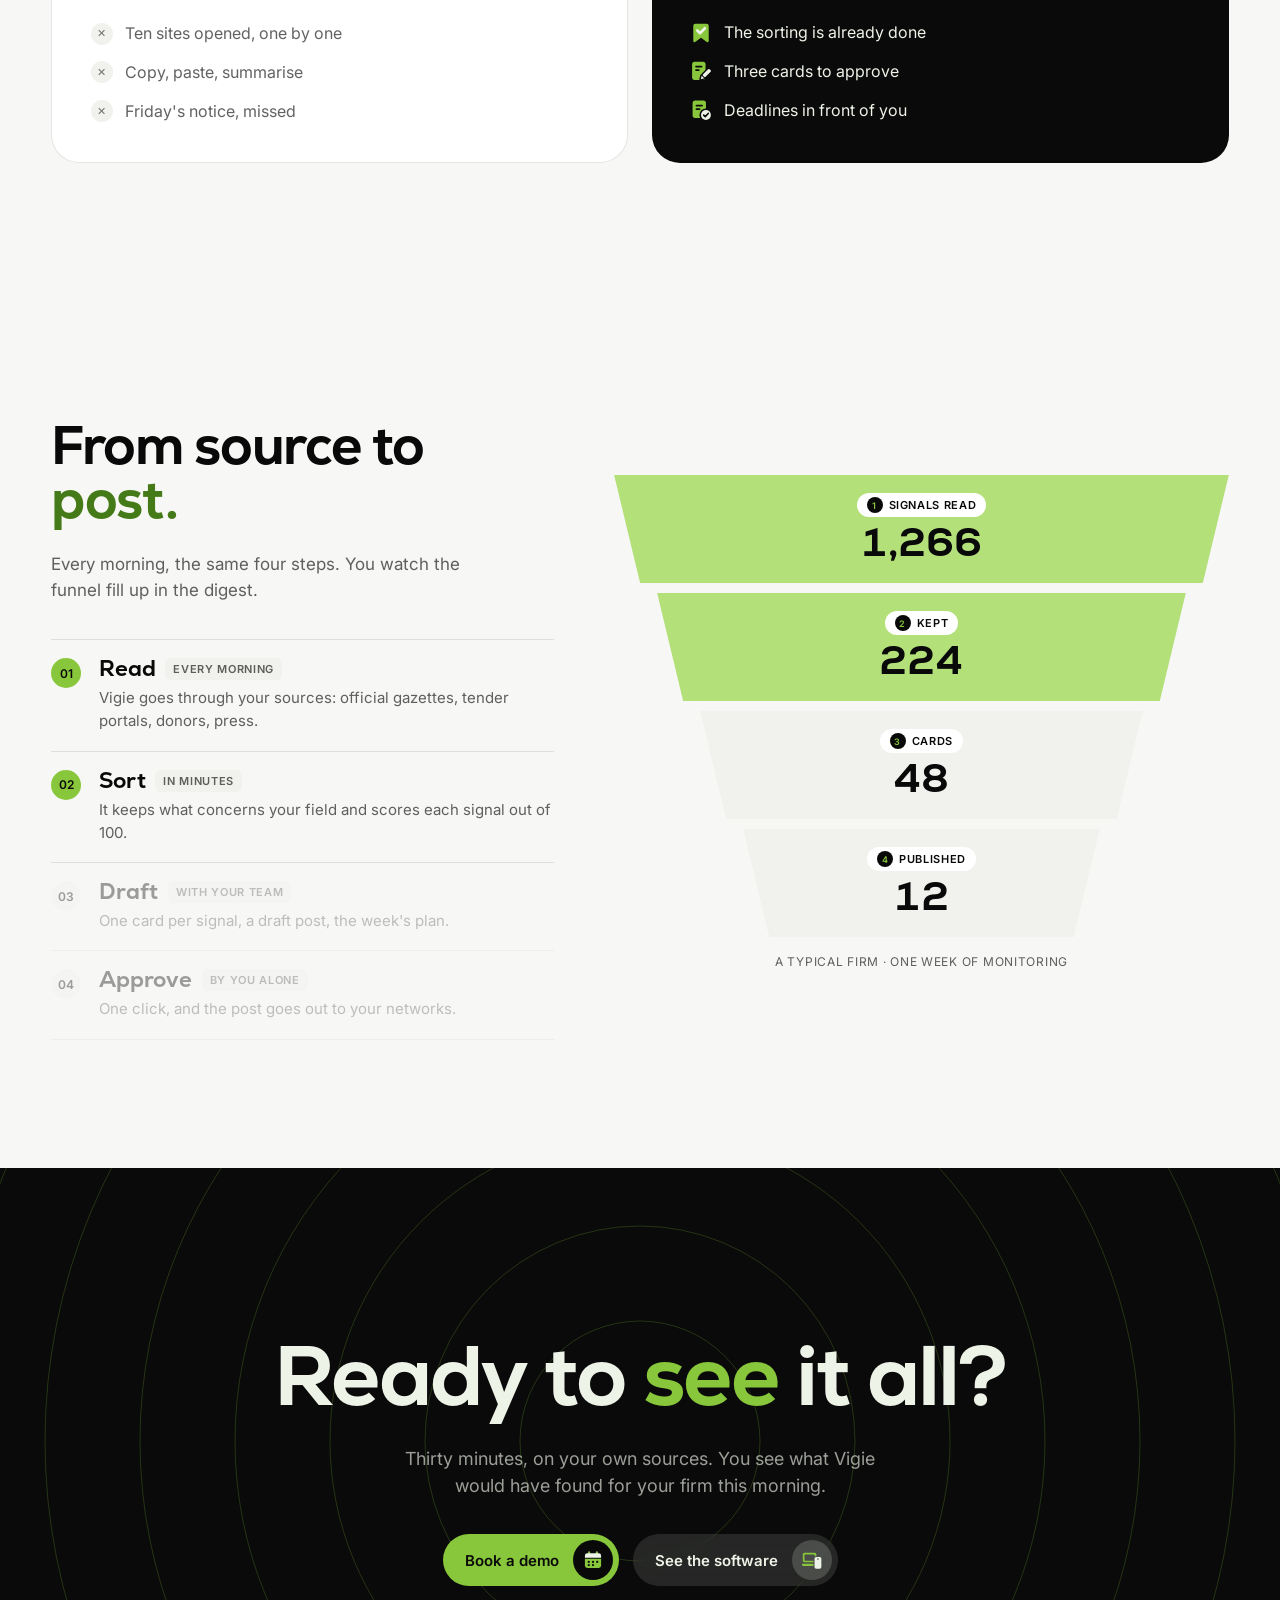
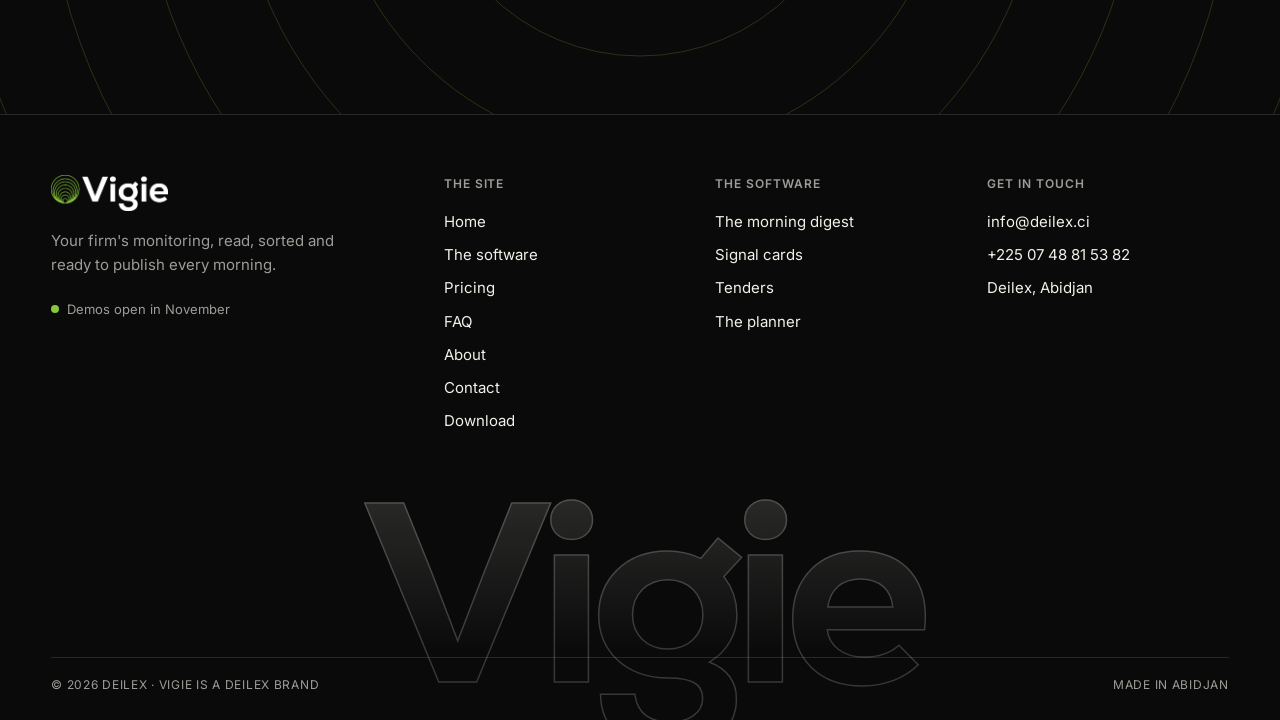
==== commit 6667049f: "L'accueil allege et vivant : radar autonome, deux matinees, icones animees, textes qui apparaissent " ====
--- a/en/index.html
+++ b/en/index.html
@@ -16,11 +16,11 @@
 <nav class="menu" aria-label="Site pages">
   <a href="index.html" class="marque"><img src="../images/logo-vigie-nuit.svg" alt="Vigie, home"></a>
   <div class="liens"><a href="index.html" aria-current="page">Home</a><a href="logiciel.html">The software</a><a href="tarifs.html">Pricing</a><a href="questions.html">FAQ</a><a href="a-propos.html">About</a><a href="contact.html">Contact</a></div>
-  <div class="droite"><a class="bouton vert" href="telecharger.html"><span class="texte-bouton">Download</span><span class="rond"><span class="ic" aria-hidden="true"><i class="v" style="--p:url('../images/icones/telecharger-vert.svg')"></i><i class="e" style="--p:url('../images/icones/telecharger-encre.svg')"></i></span></span></a>
+  <div class="droite"><a class="bouton vert" href="telecharger.html"><span class="texte-bouton">Download</span><span class="rond"><span class="ic ic-telecharger" aria-hidden="true"><i class="v" style="--p:url('../images/icones/telecharger-vert.svg')"></i><i class="e" style="--p:url('../images/icones/telecharger-encre.svg')"></i></span></span></a>
   <a class="langue" href="../index.html" hreflang="fr" lang="fr" aria-label="Français"><img src="../images/drapeau-fr.svg" alt=""></a></div>
 </nav>
 <main>
-<header class="heros">
+<header class="heros accueil">
   <svg class="fond-radar" viewBox="0 0 600 600" aria-hidden="true">
   <defs><linearGradient id="balai-nuit" x1="0" y1="0" x2="1" y2="0">
     <stop offset="0%" stop-color="#88c73b" stop-opacity="0"/><stop offset="100%" stop-color="#88c73b" stop-opacity=".34"/>
@@ -33,24 +33,16 @@
   <g class="echo" style="animation-delay:-7.1s"><circle class="halo" cx="372" cy="128" r="9"/><circle cx="372" cy="128" r="4"/><text x="384" y="132">Official Gazette</text></g><g class="echo" style="animation-delay:-5.3s"><circle class="halo" cx="338" cy="214" r="9"/><circle cx="338" cy="214" r="4"/><text x="350" y="218">AIP</text></g><g class="echo" style="animation-delay:-3.9s"><circle class="halo" cx="322" cy="382" r="9"/><circle cx="322" cy="382" r="4"/><text x="334" y="386">ARCOP</text></g><g class="echo" style="animation-delay:-2.5s"><circle class="halo" cx="352" cy="482" r="9"/><circle cx="352" cy="482" r="4"/><text x="364" y="486">Public tenders</text></g><g class="echo" style="animation-delay:-6.2s"><circle class="halo" cx="468" cy="334" r="9"/><circle cx="468" cy="334" r="4"/><text x="480" y="338">BCEAO</text></g><g class="echo" style="animation-delay:-4.4s"><circle class="halo" cx="402" cy="290" r="9"/><circle cx="402" cy="290" r="4"/><text x="414" y="294">World Bank</text></g><g class="echo" style="animation-delay:-7.6s"><circle class="halo" cx="452" cy="196" r="9"/><circle cx="452" cy="196" r="4"/><text x="464" y="200">European Union</text></g><g class="echo" style="animation-delay:-1.6s"><circle class="halo" cx="430" cy="420" r="9"/><circle cx="430" cy="420" r="4"/><text x="442" y="424">Fraternité Matin</text></g>
 </svg>
   <div class="contenu">
-    <span class="badge">This morning's digest is ready: 12 signals, 3 kept</span>
-    <h1>What matters, <mark>found</mark> every <mark>morning.</mark></h1>
+    <h1>What matters, <mark>found</mark> every&nbsp;<mark>morning.</mark></h1>
     <p class="chapeau">Vigie reads official gazettes, tender portals and donor sites, keeps what concerns your firm and drafts your posts. All that's left is your approval.</p>
-    <div class="boutons"><a class="bouton vert" href="telecharger.html">Download Vigie<span class="rond"><span class="ic" aria-hidden="true"><i class="v" style="--p:url('../images/icones/telecharger-vert.svg')"></i><i class="e" style="--p:url('../images/icones/telecharger-encre.svg')"></i></span></span></a>
-      <a class="bouton verre" href="contact.html">Book a demo<span class="rond"><span class="ic" aria-hidden="true"><i class="v" style="--p:url('../images/icones/planning-vert.svg')"></i><i class="e" style="--p:url('../images/icones/planning-encre.svg')"></i></span></span></a></div>
+    <div class="boutons"><a class="bouton vert" href="telecharger.html">Download Vigie<span class="rond"><span class="ic ic-telecharger" aria-hidden="true"><i class="v" style="--p:url('../images/icones/telecharger-vert.svg')"></i><i class="e" style="--p:url('../images/icones/telecharger-encre.svg')"></i></span></span></a>
+      <a class="bouton verre" href="contact.html">Book a demo<span class="rond"><span class="ic ic-planning" aria-hidden="true"><i class="v" style="--p:url('../images/icones/planning-vert.svg')"></i><i class="e" style="--p:url('../images/icones/planning-encre.svg')"></i></span></span></a></div>
   </div>
-  <div class="heros-bas"><div class="contenu">
-    <div class="compteur"><span>Signals read for our firms this month</span><b data-compte="12480">12,480</b></div>
-    <div class="puces"><a class="puce" href="logiciel.html"><span class="ic" aria-hidden="true"><i class="v" style="--p:url('../images/icones/publications-vert.svg')"></i><i class="e" style="--p:url('../images/icones/publications-encre.svg')"></i></span>Publications</a><a class="puce" href="logiciel.html"><span class="ic" aria-hidden="true"><i class="v" style="--p:url('../images/icones/appels-offres-vert.svg')"></i><i class="e" style="--p:url('../images/icones/appels-offres-encre.svg')"></i></span>Tenders</a><a class="puce" href="logiciel.html"><span class="ic" aria-hidden="true"><i class="v" style="--p:url('../images/icones/planning-vert.svg')"></i><i class="e" style="--p:url('../images/icones/planning-encre.svg')"></i></span>Planner</a><a class="puce" href="logiciel.html"><span class="ic" aria-hidden="true"><i class="v" style="--p:url('../images/icones/equipe-vert.svg')"></i><i class="e" style="--p:url('../images/icones/equipe-encre.svg')"></i></span>Team</a></div>
-    <div class="note-heros"><b>38 sources</b> monitored<br>digest every day at <b>6:30 am</b></div>
-  </div></div>
 </header>
 <section class="section"><div class="contenu">
   <div class="deux-radar">
-    <div class="texte"><span class="etiquette">(01) Why Vigie</span>
-      <h2>Everyone posts. <mark>You</mark> post what matters.</h2>
+    <div class="texte"><h2>Everyone posts. <mark>You</mark> post what matters.</h2>
       <p>Every morning, hundreds of texts come out: decrees, tender notices, rulings, press releases. Vigie reads them all and only shows you the ones that concern your field.</p>
-      <div class="signature"><span><b>38</b> sources</span><span>·</span><span><b>4</b> monitoring circles</span><span>·</span><span>last sweep <b>6:30 am</b></span></div>
     </div>
     <svg class="radar-clair" viewBox="-10 -10 340 340" role="img" aria-label="Vigie's radar: the sources it monitors, from your field to international">
   <defs><linearGradient id="balai-clair" x1="0" y1="0" x2="1" y2="0">
@@ -66,103 +58,70 @@
   <text class="graduation" x="326" y="162" text-anchor="middle">90°</text>
   <text class="graduation" x="160" y="330" text-anchor="middle">180°</text>
   <text class="graduation" x="-6" y="162" text-anchor="middle">270°</text>
-  <circle class="point fort" cx="206" cy="76" r="3"/><text class="nom" x="212" y="78.2">Official Gazette</text><circle class="point" cx="96" cy="112" r="2.2"/><text class="nom leger" x="102" y="114.2">AIP</text><circle class="point" cx="240" cy="150" r="2.2"/><text class="nom leger" x="246" y="152.2">BCEAO</text><circle class="point fort" cx="70" cy="196" r="3"/><text class="nom" x="76" y="198.2">ARCOP</text><circle class="point fort" cx="182" cy="236" r="3"/><text class="nom" x="188" y="238.2">Public tenders</text><circle class="point" cx="118" cy="262" r="2.2"/><text class="nom leger" x="124" y="264.2">World Bank</text><circle class="point" cx="250" cy="210" r="2.2"/><text class="nom leger" x="256" y="212.2">European Union</text><circle class="point" cx="140" cy="160" r="2.2"/><text class="nom leger" x="146" y="162.2">Fraternité Matin</text><circle class="point" cx="210" cy="118" r="2.2"/><text class="nom leger" x="216" y="120.2">Abidjan.net</text><circle class="point" cx="60" cy="150" r="2.2"/><text class="nom leger" x="66" y="152.2">Linfodrome</text>
+  <g class="echo-clair" style="animation-delay: -1.19s"><circle class="halo-clair" cx="206" cy="76" r="7"/><circle class="point fort" cx="206" cy="76" r="3"/><text class="nom" x="212" y="78.2">Official Gazette</text></g><g class="echo-clair" style="animation-delay: -2.78s"><circle class="halo-clair" cx="96" cy="112" r="7"/><circle class="point" cx="96" cy="112" r="2.2"/><text class="nom leger" x="102" y="114.2">AIP</text></g><g class="echo-clair" style="animation-delay: -0.14s"><circle class="halo-clair" cx="240" cy="150" r="7"/><circle class="point" cx="240" cy="150" r="2.2"/><text class="nom leger" x="246" y="152.2">BCEAO</text></g><g class="echo-clair" style="animation-delay: -3.92s"><circle class="halo-clair" cx="70" cy="196" r="7"/><circle class="point fort" cx="70" cy="196" r="3"/><text class="nom" x="76" y="198.2">ARCOP</text></g><g class="echo-clair" style="animation-delay: -5.56s"><circle class="halo-clair" cx="182" cy="236" r="7"/><circle class="point fort" cx="182" cy="236" r="3"/><text class="nom" x="188" y="238.2">Public tenders</text></g><g class="echo-clair" style="animation-delay: -4.81s"><circle class="halo-clair" cx="118" cy="262" r="7"/><circle class="point" cx="118" cy="262" r="2.2"/><text class="nom leger" x="124" y="264.2">World Bank</text></g><g class="echo-clair" style="animation-delay: -6.44s"><circle class="halo-clair" cx="250" cy="210" r="7"/><circle class="point" cx="250" cy="210" r="2.2"/><text class="nom leger" x="256" y="212.2">European Union</text></g><g class="echo-clair" style="animation-delay: -3.5s"><circle class="halo-clair" cx="140" cy="160" r="7"/><circle class="point" cx="140" cy="160" r="2.2"/><text class="nom leger" x="146" y="162.2">Fraternité Matin</text></g><g class="echo-clair" style="animation-delay: -0.78s"><circle class="halo-clair" cx="210" cy="118" r="7"/><circle class="point" cx="210" cy="118" r="2.2"/><text class="nom leger" x="216" y="120.2">Abidjan.net</text></g><g class="echo-clair" style="animation-delay: -3.39s"><circle class="halo-clair" cx="60" cy="150" r="7"/><circle class="point" cx="60" cy="150" r="2.2"/><text class="nom leger" x="66" y="152.2">Linfodrome</text></g>
   <rect class="etiq-note" x="196" y="58" width="22" height="10" rx="5"/><text class="etiq-texte" x="207" y="65" text-anchor="middle">86</text>
   <circle cx="160" cy="160" r="3.4" fill="#090909"/><circle cx="160" cy="160" r="1.6" fill="#88c73b"/>
 </svg>
   </div>
-  <div class="panneau-points">
-  <svg viewBox="0 0 1200 520" preserveAspectRatio="xMidYMid slice" aria-hidden="true"><circle class="point" cx="924" cy="383" r="1.6"/><circle class="point" cx="261" cy="41" r="1.6"/><circle class="point" cx="107" cy="26" r="2"/><circle class="point" cx="250" cy="133" r="1.2"/><circle class="point" cx="667" cy="325" r="2"/><circle class="point" cx="262" cy="35" r="1.2"/><circle class="point" cx="1150" cy="67" r="2"/><circle class="point" cx="328" cy="214" r="1.2"/><circle class="point" cx="930" cy="232" r="2"/><circle class="point" cx="869" cy="504" r="1.2"/><circle class="point" cx="120" cy="300" r="1.2"/><circle class="point" cx="607" cy="113" r="1.6"/><circle class="point" cx="264" cy="487" r="1.2"/><circle class="point" cx="378" cy="312" r="1.2"/><circle class="point" cx="120" cy="33" r="1.2"/><circle class="point" cx="1184" cy="349" r="1.6"/><circle class="point" cx="828" cy="105" r="2"/><circle class="point" cx="861" cy="458" r="2"/><circle class="point" cx="605" cy="317" r="2"/><circle class="point" cx="195" cy="207" r="2"/><circle class="point" cx="779" cy="151" r="1.6"/><circle class="point" cx="431" cy="221" r="1.6"/><circle class="point" cx="292" cy="18" r="1.2"/><circle class="point" cx="625" cy="42" r="2"/><circle class="point" cx="818" cy="285" r="1.6"/><circle class="point" cx="214" cy="68" r="2"/><circle class="point" cx="217" cy="271" r="1.6"/><circle class="point" cx="683" cy="154" r="2"/><circle class="point" cx="811" cy="147" r="2"/><circle class="point" cx="534" cy="235" r="2"/><circle class="point" cx="274" cy="249" r="1.2"/><circle class="point" cx="528" cy="56" r="1.6"/><circle class="point" cx="583" cy="346" r="1.6"/><circle class="point" cx="671" cy="201" r="2"/><circle class="point" cx="469" cy="123" r="1.6"/><circle class="point" cx="1075" cy="319" r="1.6"/><circle class="point" cx="367" cy="404" r="1.6"/><circle class="point" cx="471" cy="409" r="1.6"/><circle class="point" cx="403" cy="388" r="1.6"/><circle class="point" cx="503" cy="305" r="1.6"/><circle class="point" cx="957" cy="313" r="1.2"/><circle class="point" cx="239" cy="448" r="1.2"/><circle class="point" cx="267" cy="419" r="1.6"/><circle class="point" cx="907" cy="112" r="2"/><circle class="point" cx="847" cy="330" r="2"/><circle class="point" cx="518" cy="90" r="1.6"/><circle class="point" cx="1091" cy="85" r="2"/><circle class="point" cx="531" cy="180" r="2"/><circle class="point" cx="561" cy="347" r="1.6"/><circle class="point" cx="54" cy="118" r="2"/><circle class="point" cx="570" cy="377" r="1.2"/><circle class="point" cx="559" cy="403" r="1.6"/><circle class="point" cx="876" cy="28" r="1.6"/><circle class="point" cx="1128" cy="404" r="2"/><circle class="point" cx="1126" cy="221" r="1.2"/><circle class="point" cx="179" cy="41" r="2"/><circle class="point" cx="84" cy="21" r="2"/><circle class="point" cx="278" cy="75" r="2"/><circle class="point" cx="350" cy="188" r="1.2"/><circle class="point" cx="827" cy="343" r="1.6"/><circle class="point" cx="44" cy="475" r="1.2"/><circle class="point" cx="215" cy="204" r="1.2"/><circle class="point" cx="861" cy="356" r="2"/><circle class="point" cx="1154" cy="486" r="1.2"/><circle class="point" cx="858" cy="470" r="1.2"/><circle class="point" cx="949" cy="177" r="1.6"/><circle class="point" cx="314" cy="47" r="1.6"/><circle class="point" cx="1007" cy="211" r="1.2"/><circle class="point" cx="926" cy="311" r="1.2"/><circle class="point" cx="152" cy="100" r="2"/><circle class="point" cx="46" cy="405" r="2"/><circle class="point" cx="1001" cy="208" r="1.6"/><circle class="point" cx="301" cy="297" r="1.2"/><circle class="point" cx="901" cy="162" r="2"/><circle class="point" cx="894" cy="41" r="1.6"/><circle class="point" cx="362" cy="156" r="1.2"/><circle class="point" cx="941" cy="469" r="1.2"/><circle class="point" cx="473" cy="209" r="2"/><circle class="point" cx="359" cy="308" r="2"/><circle class="point" cx="456" cy="368" r="1.6"/><circle class="point" cx="1157" cy="232" r="1.2"/><circle class="point" cx="723" cy="467" r="2"/><circle class="point" cx="340" cy="419" r="1.2"/><circle class="point" cx="786" cy="388" r="1.6"/><circle class="point" cx="954" cy="351" r="1.2"/><circle class="point" cx="1179" cy="185" r="2"/><circle class="point" cx="450" cy="478" r="1.6"/><circle class="point" cx="198" cy="184" r="1.6"/><circle class="point" cx="780" cy="60" r="1.2"/><circle class="point" cx="987" cy="173" r="2"/><circle class="point" cx="234" cy="465" r="1.6"/><circle class="point" cx="377" cy="392" r="1.2"/><circle class="point" cx="633" cy="186" r="1.6"/><circle class="point" cx="885" cy="271" r="1.6"/><circle class="point" cx="462" cy="270" r="1.2"/><circle class="point" cx="1040" cy="322" r="1.2"/><circle class="point" cx="147" cy="139" r="1.6"/><circle class="point" cx="548" cy="71" r="2"/><circle class="point" cx="128" cy="190" r="2"/><circle class="point" cx="1024" cy="378" r="1.6"/><circle class="point" cx="103" cy="257" r="1.6"/><circle class="point" cx="1034" cy="232" r="1.6"/><circle class="point" cx="424" cy="430" r="2"/><circle class="point" cx="614" cy="329" r="1.2"/><circle class="point" cx="566" cy="267" r="1.6"/><circle class="point" cx="1027" cy="450" r="2"/><circle class="point" cx="618" cy="59" r="2"/><circle class="point" cx="1157" cy="147" r="1.6"/><circle class="point" cx="774" cy="204" r="1.2"/><circle class="point" cx="544" cy="24" r="2"/><circle class="point" cx="285" cy="392" r="1.6"/><circle class="point" cx="198" cy="364" r="2"/><circle class="point" cx="421" cy="263" r="1.6"/><circle class="point" cx="618" cy="134" r="2"/><circle class="point" cx="409" cy="277" r="1.2"/><circle class="point" cx="32" cy="30" r="2"/><circle class="point" cx="820" cy="164" r="1.2"/><circle class="point" cx="849" cy="376" r="2"/><circle class="point" cx="746" cy="358" r="1.2"/><circle class="point" cx="845" cy="170" r="1.2"/><circle class="point" cx="146" cy="391" r="1.6"/><circle class="point" cx="32" cy="90" r="2"/><circle class="point" cx="739" cy="17" r="1.2"/><circle class="point" cx="703" cy="181" r="2"/><circle class="point" cx="86" cy="275" r="1.6"/><circle class="point" cx="854" cy="322" r="1.2"/><circle class="point" cx="475" cy="260" r="1.2"/><circle class="point" cx="522" cy="323" r="1.2"/><circle class="point" cx="260" cy="191" r="1.2"/><circle class="point" cx="291" cy="468" r="1.2"/><circle class="point" cx="1118" cy="439" r="1.2"/><circle class="point" cx="1126" cy="374" r="1.2"/><circle class="point" cx="243" cy="67" r="1.2"/><circle class="point" cx="1143" cy="37" r="1.2"/><circle class="point" cx="273" cy="437" r="1.2"/><circle class="point" cx="714" cy="415" r="2"/><circle class="point" cx="38" cy="302" r="1.2"/><circle class="point" cx="345" cy="363" r="1.6"/><circle class="point" cx="1083" cy="389" r="1.6"/><circle class="point" cx="455" cy="223" r="2"/><circle class="point" cx="505" cy="428" r="1.2"/><circle class="point" cx="609" cy="105" r="1.2"/><circle class="point" cx="1095" cy="455" r="1.6"/><circle class="point" cx="796" cy="387" r="1.2"/><circle class="point" cx="490" cy="152" r="2"/><circle class="point" cx="287" cy="376" r="2"/><circle class="point" cx="1140" cy="478" r="1.6"/><circle class="point" cx="524" cy="224" r="2"/><circle class="point" cx="148" cy="313" r="1.2"/><circle class="point" cx="748" cy="438" r="1.6"/><circle class="point" cx="978" cy="63" r="1.2"/><circle class="point" cx="899" cy="304" r="1.6"/><circle class="point" cx="17" cy="453" r="2"/><circle class="point" cx="439" cy="372" r="1.2"/><circle class="point" cx="780" cy="405" r="1.2"/><circle class="point" cx="102" cy="214" r="2"/><circle class="point" cx="552" cy="320" r="1.2"/><circle class="point" cx="571" cy="102" r="1.2"/><circle class="point" cx="932" cy="335" r="1.2"/><circle class="point" cx="576" cy="261" r="1.2"/><circle class="point" cx="14" cy="467" r="1.2"/><circle class="point" cx="473" cy="447" r="2"/><circle class="point" cx="442" cy="367" r="1.2"/><circle class="point" cx="765" cy="125" r="2"/><circle class="point" cx="934" cy="201" r="1.6"/><circle class="point" cx="63" cy="244" r="2"/><circle class="point" cx="18" cy="285" r="2"/><circle class="point" cx="1039" cy="305" r="1.2"/><circle class="point" cx="1096" cy="487" r="1.6"/><circle class="point" cx="711" cy="317" r="2"/><circle class="point" cx="662" cy="13" r="1.2"/><circle class="point" cx="949" cy="269" r="1.6"/><circle class="point" cx="66" cy="29" r="1.2"/><circle class="point" cx="500" cy="15" r="1.6"/><circle class="point" cx="127" cy="179" r="1.2"/><circle class="point" cx="936" cy="85" r="2"/><circle class="point" cx="461" cy="232" r="1.6"/><circle class="point" cx="828" cy="329" r="2"/><circle class="point" cx="994" cy="433" r="2"/><circle class="point" cx="766" cy="217" r="1.2"/><circle class="point" cx="716" cy="481" r="2"/><circle class="point" cx="430" cy="476" r="1.6"/><circle class="point" cx="593" cy="279" r="1.2"/><circle class="point" cx="551" cy="414" r="1.2"/><circle class="point" cx="514" cy="23" r="1.2"/><circle class="point" cx="557" cy="135" r="2"/><circle class="point" cx="665" cy="266" r="1.2"/><circle class="point" cx="103" cy="103" r="1.2"/><circle class="point" cx="778" cy="153" r="1.6"/><circle class="point" cx="22" cy="249" r="1.6"/><circle class="point" cx="768" cy="463" r="1.2"/><circle class="point" cx="260" cy="302" r="1.6"/><circle class="point" cx="667" cy="458" r="1.6"/><circle class="point" cx="429" cy="276" r="1.6"/><circle class="point" cx="479" cy="412" r="1.2"/><circle class="point" cx="154" cy="48" r="1.2"/><circle class="point" cx="719" cy="247" r="1.2"/><circle class="point" cx="117" cy="303" r="2"/><circle class="point" cx="33" cy="81" r="1.6"/><circle class="point" cx="1106" cy="101" r="1.6"/><circle class="point" cx="428" cy="104" r="2"/><circle class="point" cx="916" cy="177" r="1.6"/><circle class="point" cx="236" cy="418" r="1.6"/><circle class="point" cx="216" cy="183" r="1.2"/><circle class="point" cx="1094" cy="281" r="1.2"/><circle class="point" cx="1059" cy="387" r="2"/><circle class="point" cx="492" cy="102" r="1.6"/><circle class="point" cx="875" cy="371" r="2"/><circle class="point" cx="885" cy="387" r="1.6"/><circle class="point" cx="888" cy="121" r="1.2"/><circle class="point" cx="176" cy="201" r="1.2"/><circle class="point" cx="863" cy="18" r="1.2"/><circle class="point" cx="97" cy="37" r="1.6"/><circle class="point" cx="635" cy="465" r="1.2"/><circle class="point" cx="1033" cy="33" r="1.6"/><circle class="point" cx="1101" cy="431" r="1.6"/><circle class="point" cx="684" cy="261" r="2"/><circle class="point" cx="203" cy="20" r="1.6"/><circle class="point" cx="143" cy="58" r="1.6"/><circle class="point" cx="450" cy="282" r="1.6"/><circle class="point" cx="1102" cy="130" r="1.2"/><circle class="point" cx="763" cy="414" r="1.6"/><circle class="point" cx="598" cy="180" r="2"/><circle class="point" cx="445" cy="285" r="2"/><circle class="point" cx="795" cy="225" r="1.2"/><circle class="point" cx="809" cy="114" r="1.6"/><circle class="point" cx="911" cy="313" r="2"/><circle class="point" cx="50" cy="490" r="2"/><circle class="point" cx="617" cy="122" r="2"/><circle class="point" cx="472" cy="485" r="1.2"/><circle class="point" cx="470" cy="169" r="2"/><circle class="point" cx="1169" cy="61" r="1.6"/><circle class="point" cx="396" cy="207" r="2"/><circle class="point" cx="901" cy="455" r="2"/><circle class="point" cx="131" cy="179" r="1.2"/><circle class="point" cx="957" cy="172" r="1.2"/><circle class="point" cx="781" cy="393" r="1.2"/><circle class="point" cx="665" cy="11" r="1.6"/><circle class="point" cx="211" cy="436" r="1.2"/><circle class="point" cx="439" cy="234" r="2"/><circle class="point" cx="188" cy="255" r="1.6"/><circle class="point" cx="53" cy="34" r="1.2"/><circle class="point" cx="854" cy="437" r="1.6"/><circle class="point" cx="713" cy="320" r="1.6"/><circle class="point" cx="1113" cy="266" r="1.6"/><circle class="point" cx="439" cy="306" r="2"/><circle class="point" cx="22" cy="315" r="1.6"/><circle class="point" cx="530" cy="488" r="2"/><circle class="point" cx="461" cy="121" r="1.6"/><circle class="point" cx="343" cy="485" r="1.6"/><circle class="point" cx="1172" cy="12" r="1.6"/><circle class="point" cx="758" cy="233" r="2"/><circle class="point" cx="1124" cy="226" r="2"/><circle class="point" cx="324" cy="189" r="1.2"/><circle class="point" cx="849" cy="345" r="1.2"/><circle class="point" cx="324" cy="54" r="2"/><circle class="point" cx="689" cy="70" r="1.2"/><circle class="point" cx="521" cy="457" r="1.6"/><circle class="point" cx="488" cy="321" r="1.6"/><circle class="point" cx="344" cy="469" r="2"/><circle class="point" cx="742" cy="376" r="1.2"/><circle class="point" cx="527" cy="489" r="2"/><circle class="point" cx="528" cy="342" r="1.2"/><circle class="point" cx="543" cy="450" r="1.6"/><circle class="point" cx="586" cy="118" r="1.2"/><circle class="point" cx="209" cy="285" r="1.6"/><circle class="point" cx="382" cy="75" r="2"/><circle class="point" cx="805" cy="236" r="2"/><circle class="point" cx="358" cy="81" r="2"/><circle class="point" cx="182" cy="113" r="1.2"/><circle class="point" cx="820" cy="347" r="2"/><circle class="point" cx="1180" cy="162" r="2"/><circle class="point" cx="334" cy="110" r="1.2"/><circle class="point" cx="666" cy="404" r="1.2"/><circle class="point" cx="654" cy="476" r="2"/><circle class="point" cx="784" cy="392" r="2"/><circle class="point" cx="704" cy="249" r="2"/><circle class="point" cx="226" cy="254" r="2"/><circle class="point" cx="180" cy="29" r="1.6"/><circle class="point" cx="38" cy="127" r="1.6"/><circle class="point" cx="881" cy="155" r="1.6"/><circle class="point" cx="749" cy="314" r="2"/><circle class="point" cx="983" cy="218" r="2"/><circle class="point" cx="41" cy="434" r="2"/><circle class="point" cx="848" cy="43" r="1.6"/><circle class="point" cx="348" cy="31" r="2"/><circle class="point" cx="1146" cy="63" r="1.2"/><circle class="point" cx="664" cy="364" r="2"/><circle class="point" cx="1044" cy="104" r="1.6"/><circle class="point" cx="437" cy="388" r="2"/><circle class="point" cx="69" cy="127" r="1.2"/><circle class="point" cx="446" cy="102" r="1.2"/><circle class="point" cx="23" cy="264" r="1.6"/><circle class="point" cx="1017" cy="308" r="1.2"/><circle class="point" cx="49" cy="250" r="2"/><circle class="point" cx="907" cy="221" r="1.2"/><circle class="point" cx="295" cy="383" r="1.6"/><circle class="point" cx="277" cy="310" r="2"/><circle class="point" cx="232" cy="238" r="1.6"/><circle class="point" cx="162" cy="225" r="1.6"/><circle class="point" cx="905" cy="411" r="1.6"/><circle class="point" cx="483" cy="148" r="1.2"/><circle class="point" cx="512" cy="369" r="2"/><circle class="point" cx="671" cy="239" r="2"/><circle class="point" cx="845" cy="360" r="1.6"/><circle class="point" cx="98" cy="11" r="2"/><circle class="point" cx="108" cy="460" r="1.6"/><circle class="point" cx="1012" cy="172" r="1.6"/><circle class="point" cx="1105" cy="467" r="2"/><circle class="point" cx="498" cy="182" r="2"/><circle class="point" cx="886" cy="394" r="1.6"/><circle class="point" cx="659" cy="407" r="1.2"/><circle class="point" cx="396" cy="454" r="2"/><circle class="point" cx="276" cy="57" r="1.2"/><circle class="point" cx="19" cy="297" r="2"/><circle class="point" cx="1049" cy="283" r="1.6"/><circle class="point" cx="1023" cy="216" r="2"/><circle class="point" cx="842" cy="18" r="1.2"/><circle class="point" cx="914" cy="60" r="2"/><circle class="point" cx="627" cy="32" r="2"/><circle class="point" cx="656" cy="381" r="1.2"/><circle class="point" cx="758" cy="11" r="1.2"/><circle class="point" cx="768" cy="35" r="2"/><circle class="point" cx="453" cy="171" r="1.2"/><circle class="point" cx="453" cy="500" r="1.6"/><circle class="point" cx="1104" cy="243" r="1.6"/><circle class="point" cx="1118" cy="299" r="1.2"/><circle class="point" cx="255" cy="454" r="2"/><circle class="point" cx="382" cy="465" r="2"/><circle class="point" cx="121" cy="78" r="2"/><circle class="point" cx="399" cy="500" r="2"/><circle class="point" cx="29" cy="353" r="1.2"/><circle class="point" cx="374" cy="246" r="2"/><circle class="point" cx="1000" cy="265" r="1.2"/><circle class="point" cx="533" cy="452" r="1.2"/><circle class="point" cx="919" cy="290" r="1.2"/><circle class="point" cx="210" cy="19" r="2"/><circle class="point" cx="70" cy="411" r="2"/><circle class="point" cx="752" cy="129" r="1.6"/><circle class="point" cx="39" cy="96" r="1.2"/><circle class="point" cx="271" cy="502" r="1.2"/><circle class="point" cx="1141" cy="139" r="1.6"/><circle class="point" cx="617" cy="41" r="1.2"/><circle class="point" cx="769" cy="396" r="2"/><circle class="point" cx="917" cy="161" r="1.6"/><circle class="point" cx="111" cy="293" r="1.2"/><circle class="point" cx="491" cy="440" r="1.6"/><circle class="point" cx="1063" cy="298" r="2"/><circle class="point" cx="803" cy="398" r="2"/><circle class="point" cx="325" cy="209" r="1.6"/><circle class="point" cx="822" cy="118" r="2"/><circle class="point" cx="171" cy="466" r="2"/><circle class="point" cx="623" cy="229" r="1.2"/><circle class="point" cx="971" cy="71" r="1.6"/><circle class="point" cx="1006" cy="219" r="1.6"/><circle class="point" cx="664" cy="364" r="1.2"/><circle class="point" cx="52" cy="401" r="1.2"/><circle class="point" cx="1173" cy="17" r="2"/><circle class="point" cx="621" cy="347" r="1.2"/><circle class="point" cx="1014" cy="155" r="1.2"/><circle class="point" cx="62" cy="385" r="2"/><circle class="point" cx="798" cy="330" r="1.6"/><circle class="point" cx="601" cy="451" r="2"/><circle class="point" cx="108" cy="144" r="2"/><circle class="point" cx="266" cy="136" r="2"/><circle class="point" cx="938" cy="403" r="1.2"/><circle class="point" cx="658" cy="136" r="1.2"/><circle class="point" cx="869" cy="131" r="1.6"/><circle class="point" cx="547" cy="438" r="1.2"/><circle class="point" cx="753" cy="332" r="1.6"/><circle class="point" cx="1142" cy="194" r="2"/><circle class="point" cx="1037" cy="304" r="1.6"/><circle class="point" cx="15" cy="241" r="2"/><circle class="point" cx="968" cy="36" r="2"/><circle class="point" cx="790" cy="128" r="2"/><circle class="point" cx="196" cy="300" r="2"/><circle class="point" cx="175" cy="244" r="1.6"/><circle class="point" cx="1128" cy="182" r="2"/><circle class="point" cx="1025" cy="453" r="1.6"/><circle class="point" cx="672" cy="413" r="1.6"/><circle class="point" cx="483" cy="16" r="1.6"/><circle class="point" cx="435" cy="47" r="2"/><circle class="point" cx="224" cy="503" r="2"/><circle class="point" cx="931" cy="210" r="1.2"/><circle class="point" cx="829" cy="110" r="1.6"/><circle class="point" cx="723" cy="144" r="2"/><circle class="point" cx="589" cy="107" r="1.2"/><circle class="point" cx="741" cy="54" r="1.6"/><circle class="point" cx="604" cy="198" r="2"/><circle class="point" cx="800" cy="315" r="1.6"/><circle class="point" cx="1079" cy="169" r="2"/><circle class="point" cx="1041" cy="505" r="1.2"/><circle class="point" cx="500" cy="141" r="2"/><circle class="point" cx="628" cy="132" r="1.6"/><circle class="point" cx="712" cy="253" r="2"/><circle class="point" cx="593" cy="300" r="1.6"/><circle class="point" cx="1163" cy="324" r="1.6"/><circle class="point" cx="712" cy="291" r="2"/><circle class="point" cx="730" cy="152" r="1.6"/><circle class="point" cx="497" cy="403" r="2"/><circle class="point" cx="704" cy="72" r="1.2"/><circle class="point" cx="607" cy="373" r="1.6"/><circle class="point" cx="750" cy="187" r="1.2"/><circle class="point" cx="129" cy="198" r="1.2"/><circle class="point" cx="1134" cy="97" r="1.6"/><circle class="point" cx="216" cy="369" r="2"/><circle class="point" cx="905" cy="135" r="1.6"/><circle class="point" cx="261" cy="201" r="1.6"/><circle class="point" cx="1160" cy="225" r="1.6"/><circle class="point" cx="218" cy="16" r="1.2"/><circle class="point" cx="789" cy="70" r="1.2"/><circle class="point" cx="282" cy="457" r="1.6"/><circle class="point" cx="425" cy="427" r="2"/><circle class="point" cx="87" cy="49" r="2"/><circle class="point" cx="284" cy="356" r="1.6"/><circle class="point" cx="540" cy="496" r="2"/><circle class="point" cx="691" cy="339" r="1.2"/><circle class="point" cx="150" cy="431" r="1.6"/><circle class="point" cx="221" cy="238" r="2"/><circle class="point" cx="318" cy="478" r="1.6"/><circle class="point" cx="1060" cy="324" r="1.6"/><circle class="point" cx="946" cy="157" r="2"/><circle class="point" cx="34" cy="354" r="2"/><circle class="point" cx="437" cy="293" r="1.6"/><circle class="point" cx="61" cy="158" r="1.2"/><circle class="point" cx="890" cy="197" r="1.6"/><circle class="point" cx="750" cy="68" r="2"/><circle class="point" cx="930" cy="48" r="2"/><circle class="point" cx="876" cy="431" r="1.2"/><circle class="point" cx="691" cy="115" r="1.2"/><circle class="point" cx="800" cy="18" r="1.6"/><circle class="point" cx="136" cy="507" r="1.2"/><circle class="point" cx="1092" cy="157" r="1.2"/><circle class="point" cx="506" cy="296" r="1.2"/><circle class="point" cx="943" cy="102" r="2"/><circle class="point" cx="28" cy="267" r="2"/><circle class="point" cx="1053" cy="223" r="1.2"/><circle class="point" cx="250" cy="267" r="1.2"/><circle class="point" cx="340" cy="66" r="1.6"/><circle class="point" cx="517" cy="125" r="1.6"/><circle class="point" cx="1182" cy="261" r="2"/><circle class="point" cx="1028" cy="377" r="1.2"/><circle class="point" cx="181" cy="453" r="2"/><circle class="point" cx="1172" cy="367" r="2"/><circle class="point" cx="463" cy="36" r="1.6"/><circle class="point" cx="358" cy="47" r="2"/><circle class="point" cx="799" cy="58" r="2"/><circle class="point" cx="262" cy="189" r="1.6"/><circle class="point" cx="858" cy="394" r="2"/><circle class="point" cx="229" cy="145" r="1.6"/><circle class="point" cx="248" cy="70" r="2"/><circle class="point" cx="753" cy="305" r="1.2"/><circle class="point" cx="300" cy="178" r="2"/><circle class="point" cx="234" cy="281" r="1.6"/><circle class="point" cx="211" cy="244" r="1.2"/><circle class="point" cx="591" cy="32" r="2"/><circle class="point" cx="1156" cy="155" r="1.6"/><circle class="point" cx="291" cy="69" r="2"/><circle class="point" cx="1184" cy="18" r="2"/><circle class="point" cx="1165" cy="115" r="1.2"/><circle class="point" cx="1042" cy="225" r="1.6"/><circle class="point" cx="997" cy="73" r="1.6"/><circle class="point" cx="410" cy="221" r="1.2"/><circle class="point" cx="174" cy="440" r="2"/><circle class="point" cx="580" cy="376" r="2"/><circle class="point" cx="1057" cy="477" r="1.6"/><circle class="point" cx="479" cy="295" r="1.2"/><circle class="point" cx="1172" cy="316" r="1.6"/><circle class="point" cx="740" cy="214" r="1.2"/><circle class="point" cx="816" cy="331" r="1.6"/><circle class="point" cx="456" cy="74" r="1.2"/><circle class="point" cx="1022" cy="348" r="2"/><circle class="point" cx="262" cy="294" r="2"/><circle class="point" cx="461" cy="317" r="1.6"/><circle class="point" cx="431" cy="232" r="2"/><circle class="point" cx="1174" cy="191" r="1.6"/><circle class="point" cx="1018" cy="266" r="2"/><circle class="point" cx="1132" cy="486" r="1.2"/><circle class="point" cx="175" cy="325" r="1.6"/><circle class="point" cx="758" cy="262" r="1.6"/><circle class="point" cx="715" cy="300" r="2"/><circle class="point" cx="1080" cy="41" r="2"/><circle class="point" cx="1178" cy="326" r="1.6"/><circle class="point" cx="166" cy="471" r="1.2"/><circle class="point" cx="861" cy="345" r="1.2"/><circle class="point" cx="583" cy="197" r="2"/><circle class="point" cx="305" cy="179" r="1.2"/><circle class="point" cx="648" cy="241" r="1.2"/><circle class="point" cx="804" cy="215" r="1.6"/><circle class="point" cx="826" cy="94" r="2"/><circle class="point" cx="840" cy="204" r="1.2"/><circle class="point" cx="1088" cy="278" r="1.6"/><circle class="point" cx="456" cy="478" r="1.2"/><circle class="point" cx="702" cy="341" r="1.2"/><circle class="point" cx="216" cy="233" r="1.2"/><circle class="point" cx="1128" cy="172" r="1.2"/><circle class="point" cx="877" cy="281" r="2"/><circle class="point" cx="1071" cy="437" r="1.2"/><circle class="point" cx="22" cy="476" r="1.2"/><circle class="point" cx="881" cy="64" r="1.2"/><circle class="point" cx="345" cy="488" r="1.2"/><circle class="point" cx="55" cy="48" r="1.6"/><circle class="point" cx="619" cy="191" r="2"/><circle class="point" cx="586" cy="156" r="2"/><circle class="point" cx="952" cy="83" r="2"/><circle class="point" cx="831" cy="98" r="2"/><circle class="point" cx="626" cy="502" r="2"/><circle class="point" cx="976" cy="98" r="2"/><circle class="point" cx="819" cy="47" r="1.6"/><circle class="point" cx="635" cy="138" r="1.6"/><circle class="point" cx="123" cy="233" r="1.2"/><circle class="point" cx="399" cy="13" r="2"/><circle class="point" cx="1135" cy="29" r="1.2"/><circle class="point" cx="33" cy="160" r="1.2"/><circle class="point" cx="708" cy="417" r="1.6"/><circle class="point" cx="946" cy="349" r="1.6"/><circle class="point" cx="440" cy="273" r="1.6"/><circle class="point" cx="569" cy="21" r="2"/><circle class="point" cx="499" cy="140" r="1.6"/><circle class="point" cx="995" cy="432" r="1.6"/><circle class="point" cx="1063" cy="393" r="1.6"/><circle class="point" cx="1001" cy="185" r="1.6"/><circle class="point" cx="418" cy="462" r="1.6"/><circle class="point" cx="852" cy="339" r="1.2"/><circle class="point" cx="476" cy="325" r="2"/><circle class="point" cx="686" cy="438" r="1.2"/><circle class="point" cx="482" cy="50" r="2"/><circle class="point" cx="919" cy="449" r="1.2"/><circle class="point" cx="222" cy="68" r="1.6"/><circle class="point" cx="578" cy="361" r="1.2"/><circle class="point" cx="439" cy="98" r="2"/><circle class="point" cx="330" cy="36" r="1.2"/><circle class="point" cx="530" cy="150" r="1.2"/><circle class="point" cx="735" cy="273" r="2"/><circle class="point" cx="408" cy="236" r="1.2"/><circle class="point" cx="371" cy="232" r="2"/><circle class="point" cx="773" cy="161" r="1.6"/><circle class="point" cx="326" cy="246" r="1.6"/><circle class="point" cx="136" cy="332" r="2"/><circle class="point" cx="412" cy="331" r="2"/><circle class="point" cx="1097" cy="169" r="2"/><circle class="point" cx="1151" cy="104" r="1.2"/><circle class="point" cx="236" cy="402" r="1.6"/><circle class="point" cx="431" cy="366" r="2"/><circle class="point" cx="148" cy="378" r="2"/><circle class="point" cx="129" cy="73" r="2"/><circle class="point" cx="424" cy="156" r="2"/><circle class="point" cx="173" cy="393" r="1.2"/><circle class="point" cx="528" cy="307" r="1.6"/><circle class="point" cx="892" cy="420" r="1.2"/><circle class="point" cx="226" cy="26" r="1.2"/><circle class="point" cx="61" cy="236" r="1.6"/><circle class="point" cx="813" cy="74" r="1.2"/><circle class="point" cx="701" cy="50" r="2"/><circle class="point" cx="406" cy="500" r="2"/><circle class="point" cx="367" cy="269" r="1.6"/><circle class="point" cx="824" cy="136" r="1.6"/><circle class="point" cx="1079" cy="15" r="2"/><circle class="point" cx="343" cy="481" r="1.2"/><circle class="point" cx="612" cy="415" r="1.2"/><circle class="point" cx="991" cy="159" r="2"/><circle class="point" cx="771" cy="247" r="1.6"/><circle class="point" cx="452" cy="45" r="1.6"/><circle class="point" cx="497" cy="364" r="1.6"/><circle class="point" cx="863" cy="21" r="1.2"/><circle class="point" cx="452" cy="368" r="1.2"/><circle class="point" cx="785" cy="375" r="1.6"/><circle class="point" cx="1087" cy="260" r="1.2"/><circle class="point" cx="1139" cy="21" r="2"/><circle class="point" cx="423" cy="451" r="2"/><circle class="point" cx="199" cy="78" r="1.2"/><circle class="point" cx="212" cy="205" r="1.6"/><circle class="point" cx="607" cy="510" r="1.2"/><circle class="point" cx="99" cy="329" r="2"/><circle class="point" cx="446" cy="412" r="1.2"/><circle class="point" cx="636" cy="254" r="2"/><circle class="point" cx="1134" cy="88" r="2"/><circle class="point" cx="903" cy="364" r="1.6"/><circle class="point" cx="444" cy="146" r="1.6"/><circle class="point" cx="182" cy="304" r="1.6"/><circle class="point" cx="33" cy="393" r="1.2"/><circle class="point" cx="833" cy="257" r="1.2"/><circle class="point" cx="354" cy="382" r="1.6"/><circle class="point" cx="535" cy="11" r="1.2"/><circle class="point" cx="1165" cy="411" r="1.6"/><circle class="point" cx="1183" cy="312" r="1.2"/><circle class="point" cx="229" cy="72" r="1.6"/><circle class="point" cx="876" cy="317" r="1.2"/><circle class="point" cx="1163" cy="436" r="2"/><circle class="point" cx="93" cy="474" r="2"/><circle class="point" cx="1102" cy="402" r="1.6"/><circle class="point" cx="491" cy="236" r="1.6"/><circle class="point" cx="46" cy="170" r="1.6"/><circle class="point" cx="1098" cy="69" r="1.6"/><circle class="point" cx="262" cy="468" r="2"/><circle class="point" cx="750" cy="115" r="2"/><circle class="point" cx="1049" cy="385" r="1.2"/><circle class="point" cx="279" cy="105" r="1.2"/><circle class="point" cx="75" cy="40" r="1.2"/><circle class="point" cx="606" cy="196" r="2"/><circle class="point" cx="351" cy="481" r="1.2"/><circle class="point" cx="668" cy="269" r="2"/><circle class="point" cx="998" cy="324" r="1.2"/><circle class="point" cx="364" cy="378" r="2"/><circle class="point" cx="135" cy="275" r="1.6"/><circle class="point" cx="148" cy="353" r="1.2"/><circle class="point" cx="481" cy="305" r="1.6"/><circle class="point" cx="698" cy="166" r="1.6"/><circle class="point" cx="459" cy="293" r="2"/><circle class="point" cx="462" cy="67" r="2"/><circle class="point" cx="351" cy="341" r="2"/><circle class="point" cx="1128" cy="456" r="1.6"/><circle class="point" cx="1007" cy="433" r="1.6"/><circle class="point" cx="1159" cy="351" r="1.6"/><circle class="point" cx="148" cy="96" r="1.6"/><circle class="point" cx="974" cy="48" r="1.6"/><circle class="point" cx="357" cy="338" r="1.2"/><circle class="point" cx="1014" cy="109" r="1.2"/><circle class="point" cx="137" cy="411" r="1.2"/><circle class="point" cx="394" cy="154" r="2"/><circle class="point vif" cx="272" cy="154" r="2.4"/><circle class="point vif" cx="246" cy="174" r="2.4"/><circle class="point vif" cx="248" cy="170" r="2.4"/><circle class="point vif" cx="234" cy="141" r="2.4"/><circle class="point vif" cx="240" cy="172" r="2.4"/><circle class="point vif" cx="259" cy="160" r="2.4"/><circle class="point vif" cx="247" cy="169" r="2.4"/><circle class="point vif" cx="277" cy="188" r="2.4"/><circle class="point vif" cx="267" cy="169" r="2.4"/><circle class="point vif" cx="263" cy="180" r="2.4"/><circle class="point vif" cx="241" cy="183" r="2.4"/><circle class="point vif" cx="256" cy="164" r="2.4"/><circle class="point vif" cx="242" cy="145" r="2.4"/><circle class="point vif" cx="250" cy="170" r="2.4"/><circle class="point vif" cx="593" cy="296" r="2.4"/><circle class="point vif" cx="622" cy="315" r="2.4"/><circle class="point vif" cx="625" cy="332" r="2.4"/><circle class="point vif" cx="602" cy="316" r="2.4"/><circle class="point vif" cx="618" cy="294" r="2.4"/><circle class="point vif" cx="633" cy="316" r="2.4"/><circle class="point vif" cx="624" cy="286" r="2.4"/><circle class="point vif" cx="635" cy="280" r="2.4"/><circle class="point vif" cx="634" cy="316" r="2.4"/><circle class="point vif" cx="625" cy="313" r="2.4"/><circle class="point vif" cx="601" cy="291" r="2.4"/><circle class="point vif" cx="619" cy="301" r="2.4"/><circle class="point vif" cx="599" cy="288" r="2.4"/><circle class="point vif" cx="651" cy="294" r="2.4"/><circle class="point vif" cx="987" cy="146" r="2.4"/><circle class="point vif" cx="989" cy="138" r="2.4"/><circle class="point vif" cx="991" cy="172" r="2.4"/><circle class="point vif" cx="974" cy="143" r="2.4"/><circle class="point vif" cx="962" cy="160" r="2.4"/><circle class="point vif" cx="958" cy="142" r="2.4"/><circle class="point vif" cx="1006" cy="146" r="2.4"/><circle class="point vif" cx="971" cy="159" r="2.4"/><circle class="point vif" cx="976" cy="142" r="2.4"/><circle class="point vif" cx="1005" cy="136" r="2.4"/><circle class="point vif" cx="964" cy="167" r="2.4"/><circle class="point vif" cx="972" cy="177" r="2.4"/><circle class="point vif" cx="995" cy="159" r="2.4"/><circle class="point vif" cx="989" cy="144" r="2.4"/><g class="etiq"><rect x="290" y="124" width="130" height="22" rx="11"/><text x="355.0" y="139" text-anchor="middle">Official Gazette</text></g><text class="sous-etiq" x="292" y="160">3 decrees for you</text><g class="etiq"><rect x="660" y="254" width="116" height="22" rx="11"/><text x="718.0" y="269" text-anchor="middle">Public tenders</text></g><text class="sous-etiq" x="662" y="290">12 notices in your field</text><g class="etiq"><rect x="1020" y="104" width="53" height="22" rx="11"/><text x="1046.5" y="119" text-anchor="middle">ARCOP</text></g><text class="sous-etiq" x="1022" y="140">1 appeal to follow</text></svg>
-  <div class="legende-points">
-    <div class="grand-nombre"><small>1 in</small>40</div>
-    <p>signals truly matters to your firm.</p>
-  </div>
-</div>
 </div></section>
 
 <section class="section" id="logiciel"><div class="contenu">
-  <div class="tete-section"><div><span class="etiquette">(02) The software</span>
-    <h2>Six screens. <mark>One</mark> morning.</h2></div>
+  <div class="tete-section"><div><h2>Six screens. <mark>One</mark> morning.</h2></div>
     <p>The digest, cards, publications, tenders, planner and messages, in one piece of software, for the whole team.</p></div>
-  <div class="onglets-ecrans"><input type="radio" name="c-onglet" id="co0" checked><input type="radio" name="c-onglet" id="co1"><input type="radio" name="c-onglet" id="co2"><input type="radio" name="c-onglet" id="co3"><input type="radio" name="c-onglet" id="co4"><input type="radio" name="c-onglet" id="co5"><div class="barre-onglets" role="group" aria-label="Parts of the software"><label for="co0"><span class="ic" aria-hidden="true"><i class="v" style="--p:url('../images/icones/accueil-vert.svg')"></i><i class="e" style="--p:url('../images/icones/accueil-encre.svg')"></i></span><span>Digest</span></label><label for="co1"><span class="ic" aria-hidden="true"><i class="v" style="--p:url('../images/icones/document-vert.svg')"></i><i class="e" style="--p:url('../images/icones/document-encre.svg')"></i></span><span>Cards</span></label><label for="co2"><span class="ic" aria-hidden="true"><i class="v" style="--p:url('../images/icones/publications-vert.svg')"></i><i class="e" style="--p:url('../images/icones/publications-encre.svg')"></i></span><span>Publications</span></label><label for="co3"><span class="ic" aria-hidden="true"><i class="v" style="--p:url('../images/icones/appels-offres-vert.svg')"></i><i class="e" style="--p:url('../images/icones/appels-offres-encre.svg')"></i></span><span>Tenders</span></label><label for="co4"><span class="ic" aria-hidden="true"><i class="v" style="--p:url('../images/icones/planning-vert.svg')"></i><i class="e" style="--p:url('../images/icones/planning-encre.svg')"></i></span><span>Planner</span></label><label for="co5"><span class="ic" aria-hidden="true"><i class="v" style="--p:url('../images/icones/messages-vert.svg')"></i><i class="e" style="--p:url('../images/icones/messages-encre.svg')"></i></span><span>Messages</span></label></div><div class="panneaux-onglets"><article class="panneau-onglet">
-  <div class="texte-onglet"><span class="num-onglet">01</span><h3>The morning digest</h3><p>At the time you choose, Vigie has read your sources and sorted them. The home screen shows what's waiting.</p><ul><li>To approve, at a glance</li><li>Open tenders</li><li>What the team did yesterday</li></ul><a class="bouton vert" href="logiciel.html">See every screen<span class="rond"><span class="ic" aria-hidden="true"><i class="v" style="--p:url('../images/icones/appareils-vert.svg')"></i><i class="e" style="--p:url('../images/icones/appareils-encre.svg')"></i></span></span></a></div>
+  <div class="onglets-ecrans"><input type="radio" name="c-onglet" id="co0" checked><input type="radio" name="c-onglet" id="co1"><input type="radio" name="c-onglet" id="co2"><input type="radio" name="c-onglet" id="co3"><input type="radio" name="c-onglet" id="co4"><input type="radio" name="c-onglet" id="co5"><div class="barre-onglets" role="group" aria-label="Parts of the software"><label for="co0"><span class="ic ic-accueil" aria-hidden="true"><i class="v" style="--p:url('../images/icones/accueil-vert.svg')"></i><i class="e" style="--p:url('../images/icones/accueil-encre.svg')"></i></span><span>Digest</span></label><label for="co1"><span class="ic ic-document" aria-hidden="true"><i class="v" style="--p:url('../images/icones/document-vert.svg')"></i><i class="e" style="--p:url('../images/icones/document-encre.svg')"></i></span><span>Cards</span></label><label for="co2"><span class="ic ic-publications" aria-hidden="true"><i class="v" style="--p:url('../images/icones/publications-vert.svg')"></i><i class="e" style="--p:url('../images/icones/publications-encre.svg')"></i></span><span>Publications</span></label><label for="co3"><span class="ic ic-appels-offres" aria-hidden="true"><i class="v" style="--p:url('../images/icones/appels-offres-vert.svg')"></i><i class="e" style="--p:url('../images/icones/appels-offres-encre.svg')"></i></span><span>Tenders</span></label><label for="co4"><span class="ic ic-planning" aria-hidden="true"><i class="v" style="--p:url('../images/icones/planning-vert.svg')"></i><i class="e" style="--p:url('../images/icones/planning-encre.svg')"></i></span><span>Planner</span></label><label for="co5"><span class="ic ic-messages" aria-hidden="true"><i class="v" style="--p:url('../images/icones/messages-vert.svg')"></i><i class="e" style="--p:url('../images/icones/messages-encre.svg')"></i></span><span>Messages</span></label></div><div class="panneaux-onglets"><article class="panneau-onglet">
+  <div class="texte-onglet"><span class="num-onglet">01</span><h3>The morning digest</h3><p>At the time you choose, Vigie has read your sources and sorted them. The home screen shows what's waiting.</p><ul><li>To approve, at a glance</li><li>Open tenders</li><li>What the team did yesterday</li></ul><a class="bouton vert" href="logiciel.html#ecrans">See every screen<span class="rond"><span class="ic ic-appareils" aria-hidden="true"><i class="v" style="--p:url('../images/icones/appareils-vert.svg')"></i><i class="e" style="--p:url('../images/icones/appareils-encre.svg')"></i></span></span></a></div>
   <div class="cadre-onglet"><img src="../images/ecran-accueil.png" alt="The morning digest, in Vigie (sample data, interface in French)" loading="lazy">
     <img class="tel" src="../images/telephone-accueil.png" alt="" loading="lazy"></div>
 </article><article class="panneau-onglet">
-  <div class="texte-onglet"><span class="num-onglet">02</span><h3>One card per signal</h3><p>The title, the source, a score out of 100 and a summary. Your team writes the post there and discusses it.</p><ul><li>Draft suggested by Vigie</li><li>One version per network</li><li>Team conversation</li></ul><a class="bouton vert" href="logiciel.html">See every screen<span class="rond"><span class="ic" aria-hidden="true"><i class="v" style="--p:url('../images/icones/appareils-vert.svg')"></i><i class="e" style="--p:url('../images/icones/appareils-encre.svg')"></i></span></span></a></div>
+  <div class="texte-onglet"><span class="num-onglet">02</span><h3>One card per signal</h3><p>The title, the source, a score out of 100 and a summary. Your team writes the post there and discusses it.</p><ul><li>Draft suggested by Vigie</li><li>One version per network</li><li>Team conversation</li></ul><a class="bouton vert" href="logiciel.html#ecrans">See every screen<span class="rond"><span class="ic ic-appareils" aria-hidden="true"><i class="v" style="--p:url('../images/icones/appareils-vert.svg')"></i><i class="e" style="--p:url('../images/icones/appareils-encre.svg')"></i></span></span></a></div>
   <div class="cadre-onglet"><img src="../images/ecran-fiche.png" alt="One card per signal, in Vigie (sample data, interface in French)" loading="lazy">
     <img class="tel" src="../images/telephone-fiche.png" alt="" loading="lazy"></div>
 </article><article class="panneau-onglet">
-  <div class="texte-onglet"><span class="num-onglet">03</span><h3>Publications</h3><p>Every card, from draft to published. You see what is waiting for your approval.</p><ul><li>Filter by status</li><li>One-click approval</li><li>Share to your networks</li></ul><a class="bouton vert" href="logiciel.html">See every screen<span class="rond"><span class="ic" aria-hidden="true"><i class="v" style="--p:url('../images/icones/appareils-vert.svg')"></i><i class="e" style="--p:url('../images/icones/appareils-encre.svg')"></i></span></span></a></div>
+  <div class="texte-onglet"><span class="num-onglet">03</span><h3>Publications</h3><p>Every card, from draft to published. You see what is waiting for your approval.</p><ul><li>Filter by status</li><li>One-click approval</li><li>Share to your networks</li></ul><a class="bouton vert" href="logiciel.html#ecrans">See every screen<span class="rond"><span class="ic ic-appareils" aria-hidden="true"><i class="v" style="--p:url('../images/icones/appareils-vert.svg')"></i><i class="e" style="--p:url('../images/icones/appareils-encre.svg')"></i></span></span></a></div>
   <div class="cadre-onglet"><img src="../images/ecran-publications.png" alt="Publications, in Vigie (sample data, interface in French)" loading="lazy">
     <img class="tel" src="../images/telephone-publications.png" alt="" loading="lazy"></div>
 </article><article class="panneau-onglet">
-  <div class="texte-onglet"><span class="num-onglet">04</span><h3>Tenders</h3><p>Public procurement and donor notices in your field, with their deadline.</p><ul><li>Public procurement portal</li><li>World Bank, European Union</li><li>Track every bid</li></ul><a class="bouton vert" href="logiciel.html">See every screen<span class="rond"><span class="ic" aria-hidden="true"><i class="v" style="--p:url('../images/icones/appareils-vert.svg')"></i><i class="e" style="--p:url('../images/icones/appareils-encre.svg')"></i></span></span></a></div>
+  <div class="texte-onglet"><span class="num-onglet">04</span><h3>Tenders</h3><p>Public procurement and donor notices in your field, with their deadline.</p><ul><li>Public procurement portal</li><li>World Bank, European Union</li><li>Track every bid</li></ul><a class="bouton vert" href="logiciel.html#ecrans">See every screen<span class="rond"><span class="ic ic-appareils" aria-hidden="true"><i class="v" style="--p:url('../images/icones/appareils-vert.svg')"></i><i class="e" style="--p:url('../images/icones/appareils-encre.svg')"></i></span></span></a></div>
   <div class="cadre-onglet"><img src="../images/ecran-appels.png" alt="Tenders, in Vigie (sample data, interface in French)" loading="lazy">
     <img class="tel" src="../images/telephone-appels.png" alt="" loading="lazy"></div>
 </article><article class="panneau-onglet">
-  <div class="texte-onglet"><span class="num-onglet">05</span><h3>The planner</h3><p>The week in seven columns, one card per post, with its time and network.</p><ul><li>Add in one click</li><li>Filter by network</li><li>Print to PDF</li></ul><a class="bouton vert" href="logiciel.html">See every screen<span class="rond"><span class="ic" aria-hidden="true"><i class="v" style="--p:url('../images/icones/appareils-vert.svg')"></i><i class="e" style="--p:url('../images/icones/appareils-encre.svg')"></i></span></span></a></div>
+  <div class="texte-onglet"><span class="num-onglet">05</span><h3>The planner</h3><p>The week in seven columns, one card per post, with its time and network.</p><ul><li>Add in one click</li><li>Filter by network</li><li>Print to PDF</li></ul><a class="bouton vert" href="logiciel.html#ecrans">See every screen<span class="rond"><span class="ic ic-appareils" aria-hidden="true"><i class="v" style="--p:url('../images/icones/appareils-vert.svg')"></i><i class="e" style="--p:url('../images/icones/appareils-encre.svg')"></i></span></span></a></div>
   <div class="cadre-onglet"><img src="../images/ecran-planning.png" alt="The planner, in Vigie (sample data, interface in French)" loading="lazy">
     <img class="tel" src="../images/telephone-planning.png" alt="" loading="lazy"></div>
 </article><article class="panneau-onglet">
-  <div class="texte-onglet"><span class="num-onglet">06</span><h3>Messages</h3><p>One conversation per teammate. Mentions made on a card show up there too.</p><ul><li>On your phone as at the office</li><li>Mentions link to the card</li><li>Everyone reads only their own messages</li></ul><a class="bouton vert" href="logiciel.html">See every screen<span class="rond"><span class="ic" aria-hidden="true"><i class="v" style="--p:url('../images/icones/appareils-vert.svg')"></i><i class="e" style="--p:url('../images/icones/appareils-encre.svg')"></i></span></span></a></div>
+  <div class="texte-onglet"><span class="num-onglet">06</span><h3>Messages</h3><p>One conversation per teammate. Mentions made on a card show up there too.</p><ul><li>On your phone as at the office</li><li>Mentions link to the card</li><li>Everyone reads only their own messages</li></ul><a class="bouton vert" href="logiciel.html#ecrans">See every screen<span class="rond"><span class="ic ic-appareils" aria-hidden="true"><i class="v" style="--p:url('../images/icones/appareils-vert.svg')"></i><i class="e" style="--p:url('../images/icones/appareils-encre.svg')"></i></span></span></a></div>
   <div class="cadre-onglet"><img src="../images/ecran-messages.png" alt="Messages, in Vigie (sample data, interface in French)" loading="lazy">
     <img class="tel" src="../images/telephone-messages.png" alt="" loading="lazy"></div>
 </article></div></div>
 </div></section>
 
-<section class="section nuit"><div class="contenu">
-  <div class="tete-section"><div><span class="etiquette">(03) Before, after</span>
-    <h2>Mornings, <mark>before</mark> and with Vigie.</h2></div>
-    <p>Drag the green line. On the left, reading by hand; on the right, the digest ready.</p></div>
-  <div class="comparaison">
-  <div class="couche avant"><img src="../images/ecran-publications.png" alt="" loading="lazy">
-    <span class="bulle-cote">Without Vigie</span>
-    <div class="chiffre-cote"><span>of reading every morning</span><b>4h10</b></div></div>
-  <div class="couche apres"><img src="../images/ecran-accueil.png" alt="Vigie's home screen (sample data, interface in French)" loading="lazy">
-    <span class="bulle-cote">With Vigie</span>
-    <div class="chiffre-cote"><span>to approve</span><b>12 min</b></div></div>
-  <span class="trait"><span class="poignee" aria-hidden="true">‹ ›</span></span>
-  <label class="hors-ecran" for="glisse-comparaison">Compare without and with Vigie</label>
-  <input id="glisse-comparaison" type="range" min="0" max="100" value="50">
-</div>
-  <div class="sous-comparaison">
-    <div><p class="petit">Without Vigie</p><h3>Ten tabs open, a morning lost.</h3>
-      <p>You read everything, copy, paste, and miss the notice that closed on Friday.</p></div>
-    <div><p class="petit">With Vigie</p><h3>Three cards to approve before coffee.</h3>
-      <p>The sorting is done, the drafts are ready, the deadlines are in front of you.</p></div>
+<section class="section"><div class="contenu">
+  <div class="tete-section"><div><h2>Mornings, <mark>before</mark> and with Vigie.</h2></div>
+    <p>The same morning at the same firm, twice.</p></div>
+  <div class="deux-matinees">
+    <article class="matinee sans"><span class="pastille-matinee">Without Vigie</span>
+      <b class="duree">4h10</b><span class="sous-duree">of reading every morning</span>
+      <ul><li>Ten sites opened, one by one</li><li>Copy, paste, summarise</li><li>Friday's notice, missed</li></ul></article>
+    <article class="matinee avec"><span class="pastille-matinee">With Vigie</span>
+      <b class="duree">12 min</b><span class="sous-duree">to approve</span>
+      <ul><li><span class="ic ic-retenus" aria-hidden="true"><i class="v" style="--p:url('../images/icones/retenus-vert.svg')"></i><i class="e" style="--p:url('../images/icones/retenus-encre.svg')"></i></span>The sorting is already done</li><li><span class="ic ic-a-valider" aria-hidden="true"><i class="v" style="--p:url('../images/icones/a-valider-vert.svg')"></i><i class="e" style="--p:url('../images/icones/a-valider-encre.svg')"></i></span>Three cards to approve</li><li><span class="ic ic-appels-offres" aria-hidden="true"><i class="v" style="--p:url('../images/icones/appels-offres-vert.svg')"></i><i class="e" style="--p:url('../images/icones/appels-offres-encre.svg')"></i></span>Deadlines in front of you</li></ul></article>
   </div>
 </div></section>
 
 <section class="section"><div class="contenu"><div class="entonnoir-deux">
-  <div class="texte"><span class="etiquette">(04) How it works</span>
-    <h2>From source to <mark>post.</mark></h2>
+  <div class="texte"><h2>From source to <mark>post.</mark></h2>
     <p>Every morning, the same four steps. You watch the funnel fill up in the digest.</p>
     <ol class="pas-liste"><li><span class="num">01</span><div><h3>Read <small>every morning</small></h3><p>Vigie goes through your sources: official gazettes, tender portals, donors, press.</p></div></li><li><span class="num">02</span><div><h3>Sort <small>in minutes</small></h3><p>It keeps what concerns your field and scores each signal out of 100.</p></div></li><li><span class="num">03</span><div><h3>Draft <small>with your team</small></h3><p>One card per signal, a draft post, the week's plan.</p></div></li><li><span class="num">04</span><div><h3>Approve <small>by you alone</small></h3><p>One click, and the post goes out to your networks.</p></div></li></ol></div>
   <div><div class="entonnoir"><div class="etage" style="--l:100%"><span class="nom-etage"><i>1</i>Signals read</span><b data-compte="1284">1,284</b></div><div class="etage" style="--l:86%"><span class="nom-etage"><i>2</i>Kept</span><b data-compte="312">312</b></div><div class="etage" style="--l:72%"><span class="nom-etage"><i>3</i>Cards</span><b data-compte="48">48</b></div><div class="etage" style="--l:58%"><span class="nom-etage"><i>4</i>Published</span><b data-compte="12">12</b></div></div><p class="legende-entonnoir">A typical firm · one week of monitoring</p></div>
 </div></div></section>
 
-<section class="bande-chiffres">
-  <div class="contenu">
-    <div class="tete-section"><div><span class="etiquette">(05) The numbers</span>
-      <h2>What Vigie did this year.</h2></div>
-      <p>For the firms that use it every morning. Sample figures, until we have yours.</p></div>
-    <div class="cartes-chiffres"><div class="carte-chiffre"><span class="titre-carte">Sources monitored</span><b>38</b>
-  <span class="hausse">▲ +12 this year</span><svg viewBox="0 0 240 60" preserveAspectRatio="none" aria-hidden="true"><polygon class="aire" points="0,60 0.0,52.3 21.8,49.5 43.6,48.1 65.5,45.2 87.3,40.9 109.1,38.1 130.9,32.4 152.7,28.2 174.5,22.5 196.4,16.8 218.2,11.1 240.0,4.0 240,60"/><polyline class="ligne" points="0.0,52.3 21.8,49.5 43.6,48.1 65.5,45.2 87.3,40.9 109.1,38.1 130.9,32.4 152.7,28.2 174.5,22.5 196.4,16.8 218.2,11.1 240.0,4.0"/></svg><div class="mois"><span>Jan</span><span>Dec</span></div></div><div class="carte-chiffre"><span class="titre-carte">Hours saved per week</span><b>16 h</b>
-  <span class="hausse">▲ per firm</span><svg viewBox="0 0 240 60" preserveAspectRatio="none" aria-hidden="true"><polygon class="aire" points="0,60 0.0,51.2 21.8,47.9 43.6,41.1 65.5,37.8 87.3,31.0 109.1,27.6 130.9,24.2 152.7,17.5 174.5,14.1 196.4,10.8 218.2,7.4 240.0,4.0 240,60"/><polyline class="ligne" points="0.0,51.2 21.8,47.9 43.6,41.1 65.5,37.8 87.3,31.0 109.1,27.6 130.9,24.2 152.7,17.5 174.5,14.1 196.4,10.8 218.2,7.4 240.0,4.0"/></svg><div class="mois"><span>Jan</span><span>Dec</span></div></div><div class="carte-chiffre"><span class="titre-carte">Signals read per month</span><b>12,480</b>
-  <span class="hausse">▲ +38% over the year</span><svg viewBox="0 0 240 60" preserveAspectRatio="none" aria-hidden="true"><polygon class="aire" points="0,60 0.0,41.1 21.8,38.9 43.6,39.4 65.5,35.5 87.3,32.1 109.1,28.8 130.9,27.1 152.7,23.7 174.5,18.6 196.4,14.1 218.2,9.6 240.0,4.0 240,60"/><polyline class="ligne" points="0.0,41.1 21.8,38.9 43.6,39.4 65.5,35.5 87.3,32.1 109.1,28.8 130.9,27.1 152.7,23.7 174.5,18.6 196.4,14.1 218.2,9.6 240.0,4.0"/></svg><div class="mois"><span>Jan</span><span>Dec</span></div></div><div class="carte-chiffre"><span class="titre-carte">Posts approved</span><b>100%</b>
-  <span class="hausse">▲ by the director</span><svg viewBox="0 0 240 60" preserveAspectRatio="none" aria-hidden="true"><polygon class="aire" points="0,60 0.0,25.6 21.8,23.4 43.6,20.2 65.5,19.1 87.3,17.0 109.1,14.8 130.9,12.6 152.7,10.5 174.5,8.3 196.4,6.7 218.2,5.1 240.0,4.0 240,60"/><polyline class="ligne" points="0.0,25.6 21.8,23.4 43.6,20.2 65.5,19.1 87.3,17.0 109.1,14.8 130.9,12.6 152.7,10.5 174.5,8.3 196.4,6.7 218.2,5.1 240.0,4.0"/></svg><div class="mois"><span>Jan</span><span>Dec</span></div></div></div>
-  </div>
-  <div class="defile" aria-hidden="true"><div class="rail-defile"><span>New signal · Official Gazette <em>2 min ago</em></span><span>Tender · Procurement portal <em>6 min ago</em></span><span>Post approved · LinkedIn <em>11 min ago</em></span><span>Appeal · ARCOP <em>19 min ago</em></span><span>New signal · BCEAO <em>24 min ago</em></span><span>Notice · World Bank <em>31 min ago</em></span><span>Card drafted · Fraternité Matin <em>40 min ago</em></span><span>New signal · Official Gazette <em>2 min ago</em></span><span>Tender · Procurement portal <em>6 min ago</em></span><span>Post approved · LinkedIn <em>11 min ago</em></span><span>Appeal · ARCOP <em>19 min ago</em></span><span>New signal · BCEAO <em>24 min ago</em></span><span>Notice · World Bank <em>31 min ago</em></span><span>Card drafted · Fraternité Matin <em>40 min ago</em></span></div></div>
-</section>
 <section class="appel-final nuit">
   <svg class="anneaux" viewBox="0 0 1400 1400" aria-hidden="true"><circle cx="700" cy="700" r="120"/><circle cx="700" cy="700" r="215"/><circle cx="700" cy="700" r="310"/><circle cx="700" cy="700" r="405"/><circle cx="700" cy="700" r="500"/><circle cx="700" cy="700" r="595"/><circle cx="700" cy="700" r="690"/></svg>
   <div class="contenu">
-    <span class="etiquette">Free demo</span>
     <h2>Ready to <mark>see</mark> it all?</h2>
     <p>Thirty minutes, on your own sources. You see what Vigie would have found for your firm this morning.</p>
-    <div class="boutons"><a class="bouton vert" href="contact.html">Book a demo<span class="rond"><span class="ic" aria-hidden="true"><i class="v" style="--p:url('../images/icones/planning-vert.svg')"></i><i class="e" style="--p:url('../images/icones/planning-encre.svg')"></i></span></span></a>
-      <a class="bouton verre" href="logiciel.html">See the software<span class="rond"><span class="ic" aria-hidden="true"><i class="v" style="--p:url('../images/icones/appareils-vert.svg')"></i><i class="e" style="--p:url('../images/icones/appareils-encre.svg')"></i></span></span></a></div>
+    <div class="boutons"><a class="bouton vert" href="contact.html">Book a demo<span class="rond"><span class="ic ic-planning" aria-hidden="true"><i class="v" style="--p:url('../images/icones/planning-vert.svg')"></i><i class="e" style="--p:url('../images/icones/planning-encre.svg')"></i></span></span></a>
+      <a class="bouton verre" href="logiciel.html">See the software<span class="rond"><span class="ic ic-appareils" aria-hidden="true"><i class="v" style="--p:url('../images/icones/appareils-vert.svg')"></i><i class="e" style="--p:url('../images/icones/appareils-encre.svg')"></i></span></span></a></div>
   </div>
 </section>
 </main>
--- a/site.css
+++ b/site.css
@@ -4,18 +4,20 @@
    avec les couleurs et les polices de Vigie.
 
    CE QUI VIENT DE LA RÉFÉRENCE : l'en-tête sombre plein écran, le menu
-   en pilule au centre, les très grands titres aux mots surlignés, les
-   étiquettes « (01) », le radar annoté, le panneau sombre à points, les
-   colonnes verticales qui s'ouvrent, la comparaison avant/après qu'on
-   fait glisser, l'entonnoir, la bande de chiffres à courbes, le bandeau
-   qui défile, les tarifs en éventail, les questions numérotées, le pied
-   sombre au nom géant.
-
-   CE QUI VIENT DE VIGIE : le vert #88c73b à la place du jaune-vert, la
-   nuit du radar, Nexa Pro pour les titres, Inter pour le reste.
+   en pilule au centre, les grands titres, le radar annoté, l'entonnoir,
+   les tarifs en éventail, les questions numérotées, le pied sombre au
+   nom géant.
+
+   CE QUI VIENT DE VIGIE : le vert #88c73b, le noir, Nexa Pro pour les
+   titres, Inter pour le reste, et les icônes du logiciel.
+
+   REVU LE 20/10/2026 avec le directeur : fonds noirs et blanc cassé, mots
+   en vert sans cadre, plus d'étiquettes « (01) », les écrans en onglets,
+   « avant, après » en deux matinées ; le panneau à points, la glissière,
+   la bande des chiffres et son bandeau retirés.
 
    Le site se lit sans script ; site.js ne fait qu'animer (compteurs,
-   glissière, entonnoir).
+   entonnoir, textes qui apparaissent).
    ═══════════════════════════════════════════════════════════════════ */
 
 @font-face {
@@ -43,8 +45,11 @@
   --nuit-3: #1c1c1c;
   --sur-nuit: #eef3e8;
   --gris-nuit: rgba(238, 243, 232, .64);
-  --creme: #eef0e8;
-  --creme-2: #e2e5da;
+  /* UN BLANC CASSÉ, NEUTRE, pour les fonds clairs (directeur, 20/10/2026 :
+     « la couleur blanche, pas totalement blanche, comme la plupart des
+     sites ») ; les cartes, elles, sont blanches. */
+  --creme: #f7f7f5;
+  --creme-2: #f1f1ee;
   --gris-texte: rgba(9, 9, 9, .64);
   --trait: rgba(9, 9, 9, .1);
   --trait-nuit: rgba(238, 243, 232, .12);
@@ -83,13 +88,6 @@
 .nuit mark, .heros mark, .appel-final mark, .pied mark { color: var(--vert); }
 
 /* L'ÉTIQUETTE « (01) … » au-dessus des titres. */
-.etiquette {
-  display: inline-flex; align-items: center; gap: 8px; margin-bottom: 26px;
-  padding: 6px 14px 6px 10px; border-radius: 999px; background: var(--creme-2);
-  font: 500 13px/1 "Inter", sans-serif; letter-spacing: .02em; font-variant-numeric: tabular-nums;
-}
-.etiquette::before { content: ""; width: 8px; height: 8px; border-radius: 999px; background: var(--vert); }
-.nuit .etiquette, .heros .etiquette { background: rgba(238, 243, 232, .08); color: var(--sur-nuit); }
 
 /* ── les boutons ─────────────────────────────────────────────────── */
 .bouton {
@@ -149,42 +147,23 @@
   background: var(--nuit);
   color: var(--sur-nuit);
 }
+/* LES EN-TÊTES, CENTRÉS ; LE RADAR, DERRIÈRE ET TRÈS DISCRET (directeur,
+   20/10/2026 : « centrer les éléments, et diminuer considérablement
+   l'opacité des radars en arrière-plan »). */
 .heros .fond-radar {
-  position: absolute; right: -12vw; top: 50%; width: min(1100px, 92vw); height: auto;
-  transform: translateY(-50%); pointer-events: none;
-}
-.heros .contenu { position: relative; z-index: 2; width: 100%; }
-.heros .badge {
-  display: inline-flex; align-items: center; gap: 10px; margin-bottom: 28px;
-  padding: 8px 16px; border-radius: 999px; background: rgba(238, 243, 232, .08);
-  border: 1px solid var(--trait-nuit); font-size: 14px; color: var(--sur-nuit);
-}
-.heros .badge::before { content: ""; width: 8px; height: 8px; border-radius: 999px; background: var(--vert); box-shadow: 0 0 0 4px rgba(136, 199, 59, .25); animation: pouls 2s ease-in-out infinite; }
-@keyframes pouls { 50% { box-shadow: 0 0 0 8px rgba(136, 199, 59, 0); } }
-.heros h1 { max-width: 11.5ch; }
-.heros .chapeau { font-size: clamp(17px, 1.5vw, 20px); color: var(--gris-nuit); max-width: 560px; margin: 30px 0 34px; }
-.heros .boutons { display: flex; flex-wrap: wrap; gap: 14px; }
-.heros-bas { position: relative; z-index: 2; margin-top: auto; padding-top: 70px; }
-.heros-bas .contenu {
-  display: grid; grid-template-columns: auto 1fr auto; align-items: end; gap: 30px;
-  padding-bottom: 30px;
-}
-.compteur span { display: block; font-size: 12px; letter-spacing: .06em; text-transform: uppercase; color: var(--gris-nuit); margin-bottom: 8px; }
-.compteur b { font: 800 clamp(34px, 3.4vw, 48px)/1 "Nexa Pro", sans-serif; font-variant-numeric: tabular-nums; }
-.puces { display: flex; flex-wrap: wrap; justify-content: center; gap: 8px; }
-.puce {
-  display: inline-flex; gap: 8px; align-items: center; padding: 7px 12px; border-radius: 999px;
-  background: rgba(238, 243, 232, .07); border: 1px solid var(--trait-nuit); font-size: 13px; color: var(--sur-nuit);
-  text-decoration: none;
-}
-.puce b { color: var(--vert); font-weight: 600; font-variant-numeric: tabular-nums; }
-.note-heros { text-align: right; font-size: 13px; color: var(--gris-nuit); line-height: 1.5; }
-.note-heros b { color: var(--sur-nuit); }
+  position: absolute; left: 50%; top: 50%; width: min(1100px, 110vw); height: auto;
+  transform: translate(-50%, -50%); pointer-events: none; opacity: .18;
+}
+.heros .contenu { position: relative; z-index: 2; width: 100%; text-align: center; }
+.heros h1 { max-width: 11.5ch; margin-inline: auto; }
+.heros.accueil h1 { max-width: 15ch; }
+.heros .chapeau { font-size: clamp(17px, 1.5vw, 20px); color: var(--gris-nuit); max-width: 560px; margin: 30px auto 34px; }
+.heros .boutons { display: flex; flex-wrap: wrap; justify-content: center; gap: 14px; }
 
 /* L'en-tête des pages intérieures : plus court, même nuit. */
 .heros.court { min-height: 0; padding: 170px 0 100px; }
 .heros.court h1 { max-width: 16ch; font-size: clamp(38px, 5.4vw, 80px); }
-.heros.court .fond-radar { width: min(820px, 80vw); right: -14vw; opacity: .6; }
+.heros.court .fond-radar { width: min(820px, 96vw); opacity: .16; }
 
 /* ── les sections ────────────────────────────────────────────────── */
 .section { padding: clamp(80px, 10vw, 140px) 0; }
@@ -195,10 +174,8 @@
 /* (01) Le radar annoté */
 .deux-radar { display: grid; grid-template-columns: 1fr 1.05fr; gap: 50px; align-items: center; }
 .deux-radar .texte p { font-size: 18px; color: var(--gris-texte); max-width: 470px; margin-top: 26px; }
-.signature { display: flex; flex-wrap: wrap; gap: 8px 18px; align-items: center; margin-top: 34px; padding-top: 22px; border-top: 1px solid var(--trait); font-size: 13px; color: var(--gris-texte); font-variant-numeric: tabular-nums; }
-.signature b { color: var(--encre); }
 .radar-clair { width: 100%; height: auto; }
-.radar-clair .disque { fill: #f6f7f2; stroke: var(--trait); }
+.radar-clair .disque { fill: #fff; stroke: var(--trait); }
 .radar-clair .anneau { fill: none; stroke: rgba(9, 9, 9, .12); }
 .radar-clair .croix { stroke: rgba(9, 9, 9, .08); }
 .radar-clair .graduation { fill: rgba(9, 9, 9, .45); font: 500 6px "Inter", sans-serif; letter-spacing: .08em; }
@@ -213,60 +190,10 @@
 @keyframes tour { to { transform: rotate(360deg); } }
 
 /* Le panneau sombre aux points : « 1 signal sur 40 » */
-.panneau-points {
-  position: relative; overflow: hidden; margin-top: clamp(60px, 8vw, 110px);
-  border-radius: var(--rayon-grand); background: var(--nuit); color: var(--sur-nuit);
-  min-height: 520px;
-}
-.panneau-points svg { position: absolute; inset: 0; width: 100%; height: 100%; }
-.panneau-points .point { fill: rgba(238, 243, 232, .26); }
-.panneau-points .point.vif { fill: var(--vert); }
-.panneau-points .etiq rect { fill: var(--vert); }
-.panneau-points .etiq text { fill: var(--encre); font: 700 11px "Inter", sans-serif; }
-.panneau-points .sous-etiq { fill: var(--gris-nuit); font: 500 10px "Inter", sans-serif; }
-.panneau-points .legende-points { position: absolute; left: clamp(24px, 4vw, 48px); bottom: clamp(24px, 4vw, 44px); }
-.panneau-points .legende-points .grand-nombre { font-size: clamp(64px, 9vw, 140px); color: var(--vert); }
-.panneau-points .legende-points .grand-nombre small { font-size: .32em; color: var(--sur-nuit); margin-right: .2em; }
-.panneau-points .legende-points p { font: 800 clamp(22px, 2.4vw, 32px)/1.1 "Nexa Pro", sans-serif; margin: 6px 0 0; }
 
 @keyframes ouvrir { from { opacity: 0; transform: translateX(14px); } }
 
 /* (03) Avant / avec Vigie : la glissière */
-.comparaison {
-  position: relative; overflow: hidden; border-radius: var(--rayon-grand); aspect-ratio: 16 / 8.4;
-  background: var(--nuit-2); --pos: 50%; user-select: none;
-}
-.comparaison .couche { position: absolute; inset: 0; }
-.comparaison .couche img { width: 100%; height: 100%; object-fit: cover; object-position: top left; }
-.comparaison .avant img { filter: grayscale(1) brightness(.42) blur(1.5px); }
-.comparaison .apres { clip-path: inset(0 0 0 var(--pos)); }
-.comparaison .apres::after { content: ""; position: absolute; inset: 0; background: linear-gradient(90deg, transparent 35%, rgba(10, 10, 10, .62)); pointer-events: none; }
-.comparaison .trait {
-  position: absolute; top: 0; bottom: 0; left: var(--pos); width: 2px; margin-left: -1px;
-  background: var(--vert); pointer-events: none; z-index: 3;
-}
-.comparaison .poignee {
-  position: absolute; top: 50%; left: 50%; transform: translate(-50%, -50%);
-  display: grid; place-items: center; width: 54px; height: 54px; border-radius: 999px;
-  background: rgba(10, 10, 10, .75); border: 2px solid var(--vert); color: var(--vert); font-weight: 700; font-size: 14px;
-}
-.comparaison input[type="range"] {
-  position: absolute; inset: 0; width: 100%; height: 100%; margin: 0; opacity: 0; cursor: ew-resize; z-index: 4;
-}
-.comparaison .bulle-cote { position: absolute; z-index: 2; padding: 7px 14px; border-radius: 999px; font-size: 13px; font-weight: 600; }
-.comparaison .avant .bulle-cote { left: 22px; top: 22px; background: rgba(238, 243, 232, .14); color: var(--sur-nuit); }
-.comparaison .apres .bulle-cote { right: 22px; top: 22px; background: var(--vert); color: var(--encre); }
-.comparaison .chiffre-cote { position: absolute; z-index: 2; bottom: 26px; }
-.comparaison .avant .chiffre-cote { left: 28px; }
-.comparaison .apres .chiffre-cote { right: 28px; text-align: right; }
-.comparaison .chiffre-cote span { display: block; font-size: 12px; letter-spacing: .08em; text-transform: uppercase; color: var(--gris-nuit); margin-bottom: 6px; }
-.comparaison .chiffre-cote b { font: 800 clamp(48px, 7vw, 112px)/1 "Nexa Pro", sans-serif; font-variant-numeric: tabular-nums; }
-.comparaison .avant .chiffre-cote b { color: rgba(238, 243, 232, .55); }
-.comparaison .apres .chiffre-cote b { color: var(--vert); }
-.sous-comparaison { display: grid; grid-template-columns: 1fr 1fr; gap: 40px; margin-top: 30px; }
-.sous-comparaison h3 { font-size: clamp(26px, 2.6vw, 36px); line-height: 1.08; margin-bottom: 12px; }
-.sous-comparaison p { color: var(--gris-nuit); }
-.sous-comparaison .petit { font-size: 12px; letter-spacing: .08em; text-transform: uppercase; color: var(--gris-nuit); margin-bottom: 12px; }
 
 /* (04) L'entonnoir */
 .entonnoir-deux { display: grid; grid-template-columns: minmax(0, .9fr) minmax(0, 1.1fr); gap: 60px; align-items: center; }
@@ -297,26 +224,6 @@
 .legende-entonnoir { margin-top: 16px; font-size: 12px; letter-spacing: .06em; text-transform: uppercase; color: var(--gris-texte); text-align: center; }
 
 /* (05) La bande verte des chiffres */
-.bande-chiffres { background: var(--vert); padding: clamp(80px, 9vw, 120px) 0 0; border-radius: var(--rayon-grand) var(--rayon-grand) 0 0; overflow: hidden; }
-.bande-chiffres .etiquette { background: rgba(9, 9, 9, .1); }
-.bande-chiffres .etiquette::before { background: var(--encre); }
-.bande-chiffres .tete-section p { color: rgba(9, 9, 9, .78); }
-.cartes-chiffres { display: grid; grid-template-columns: repeat(4, 1fr); background: var(--nuit); color: var(--sur-nuit); border-radius: 22px; overflow: hidden; }
-.carte-chiffre { padding: 28px; border-right: 1px solid var(--trait-nuit); }
-.carte-chiffre:last-child { border-right: 0; }
-.carte-chiffre .titre-carte { font-size: 13px; color: var(--gris-nuit); }
-.carte-chiffre b { display: block; font: 800 clamp(44px, 4.4vw, 64px)/1 "Nexa Pro", sans-serif; margin: 18px 0 14px; font-variant-numeric: tabular-nums; }
-.carte-chiffre .hausse { display: inline-flex; gap: 6px; align-items: center; padding: 4px 10px; border-radius: 999px; background: rgba(136, 199, 59, .16); color: var(--vert); font-size: 12px; font-weight: 600; }
-.carte-chiffre svg { display: block; width: 100%; height: 70px; margin-top: 22px; }
-.carte-chiffre svg .aire { fill: rgba(136, 199, 59, .16); }
-.carte-chiffre svg .ligne { fill: none; stroke: var(--vert); stroke-width: 2; }
-.carte-chiffre .mois { display: flex; justify-content: space-between; font-size: 11px; color: var(--gris-nuit); margin-top: 6px; }
-.defile { margin-top: clamp(50px, 6vw, 80px); padding: 16px 0; border-top: 1px solid rgba(9, 9, 9, .14); overflow: hidden; white-space: nowrap; }
-.defile .rail-defile { display: inline-flex; gap: 46px; animation: defiler 40s linear infinite; padding-left: 46px; }
-.defile span { display: inline-flex; gap: 10px; align-items: center; font-size: 13px; font-weight: 600; letter-spacing: .04em; }
-.defile span::before { content: ""; width: 8px; height: 8px; border-radius: 999px; background: var(--encre); }
-.defile em { font-style: normal; opacity: .62; font-weight: 500; }
-@keyframes defiler { to { transform: translateX(-50%); } }
 
 /* ── les pages intérieures ───────────────────────────────────────── */
 .ecrans { display: grid; gap: clamp(60px, 8vw, 110px); }
@@ -445,6 +352,8 @@
 
 /* ── le mouvement, pour qui n'en veut pas ────────────────────────── */
 @media (prefers-reduced-motion: reduce) {
+  .ic > i, .radar-clair .echo-clair, .radar-clair .halo-clair { animation: none !important; }
+  .js-revele .a-reveler { opacity: 1; transform: none; transition: none; }
   *, *::before, *::after { animation: none !important; transition: none !important; }
   .fond-radar .echo { opacity: 1; }
   html { scroll-behavior: auto; }
@@ -456,17 +365,10 @@
   .menu .liens { grid-column: 1 / -1; order: 3; justify-self: stretch; overflow-x: auto; }
   .menu .liens a { white-space: nowrap; }
   .heros { padding-top: 170px; }
-  .heros .fond-radar { right: -40vw; width: 130vw; opacity: .45; }
-  .heros-bas .contenu { grid-template-columns: minmax(0, 1fr); }
-  .puces { justify-content: flex-start; }
-  .note-heros { text-align: left; }
-  .tete-section, .deux-radar, .entonnoir-deux, .ecran, .ecran.inverse, .questions-deux, .contact-deux, .sous-comparaison { grid-template-columns: minmax(0, 1fr); }
+  .heros .fond-radar { width: 150vw; opacity: .14; }
+  .tete-section, .deux-radar, .entonnoir-deux, .ecran, .ecran.inverse, .questions-deux, .contact-deux { grid-template-columns: minmax(0, 1fr); }
   .ecran.inverse .visuel { order: 0; }
   .heros .fond-radar .echo text { display: none; }
-  .comparaison { aspect-ratio: 4 / 5; }
-  .cartes-chiffres { grid-template-columns: repeat(2, 1fr); }
-  .carte-chiffre:nth-child(2) { border-right: 0; }
-  .carte-chiffre:nth-child(-n+2) { border-bottom: 1px solid var(--trait-nuit); }
   .eventail { grid-template-columns: minmax(0, 1fr); gap: 20px; }
   .tarif, .tarif.mis { transform: none !important; min-height: 0; }
   .carte-appel { position: static; }
@@ -481,16 +383,8 @@
   .liste-questions .categorie { display: none; }
   .liste-questions .reponse { padding: 0 0 22px 44px; }
   .contact .rangee { grid-template-columns: minmax(0, 1fr); }
-  .cartes-chiffres { grid-template-columns: minmax(0, 1fr); }
-  .carte-chiffre { border-right: 0; border-bottom: 1px solid var(--trait-nuit); }
   .pied .colonnes { grid-template-columns: minmax(0, 1fr); }
-  .panneau-points { min-height: 440px; }
-  .comparaison .chiffre-cote b { font-size: 32px; }
-  .comparaison .chiffre-cote span { display: none; }
-  .comparaison .avant .chiffre-cote { left: 16px; }
-  .comparaison .apres .chiffre-cote { right: 16px; }
   .menu .liens a { padding: 8px 11px; font-size: 13px; }
-  .panneau-points .etiq, .panneau-points .sous-etiq { display: none; }
 }
 
 /* ── À propos de Deilex ──────────────────────────────────────────── */
@@ -556,7 +450,6 @@
 .bouton.vert .rond .ic .e, .tarif:not(.mis) .bouton .rond .ic .e { background: var(--sur-nuit); }
 .bouton.verre .rond .ic .v { background: var(--vert); }
 .bouton.verre .rond .ic .e { background: var(--sur-nuit); }
-.puce .ic { width: 18px; height: 18px; }
 
 /* « TOUT AU MÊME ENDROIT » (choix « A » du directeur, 20/10/2026) : les onglets
    aux icônes du logiciel, et l'écran choisi en grand, sur fond noir. */
@@ -616,3 +509,71 @@
   .cadre-onglet { padding-right: 0; }
   .cadre-onglet .tel { display: none; }
 }
+
+/* LE RADAR DE DROITE, VIVANT (20/10/2026) : chaque source s'allume quand
+   le balai passe (son instant est écrit dans la page), puis s'éteint. */
+.radar-clair .echo-clair { opacity: .5; animation: echo-clair 7s linear infinite; }
+.radar-clair .halo-clair { fill: none; stroke: var(--vert); stroke-width: 1.4; opacity: 0;
+  transform-box: fill-box; transform-origin: center; animation: halo-clair 7s ease-out infinite; animation-delay: inherit; }
+@keyframes echo-clair { 0%, 8% { opacity: 1; } 55%, 100% { opacity: .5; } }
+@keyframes halo-clair { 0% { opacity: .9; transform: scale(.4); } 22% { opacity: 0; transform: scale(1.6); } 100% { opacity: 0; } }
+
+/* LES ICÔNES BOUGENT COMME DANS LE LOGICIEL (static/coque.css) : au
+   survol, une fois, jamais en boucle — la maison saute, le cachet se
+   tamponne, l'avion s'envole, la flèche du téléchargement descend. */
+@keyframes ic-sauter { 0%, 100% { transform: translateY(0); } 40% { transform: translateY(-10%); } 70% { transform: translateY(2%); } }
+@keyframes ic-tamponner { 0%, 100% { transform: scale(1); } 45% { transform: scale(1.22); } }
+@keyframes ic-envoler { 0%, 100% { transform: translate(0, 0); } 45% { transform: translate(10%, -10%); } }
+@keyframes ic-descendre { 0%, 100% { transform: translateY(0); } 45% { transform: translateY(11%); } }
+@keyframes ic-tourner { 0% { transform: rotate(0); } 100% { transform: rotate(90deg); } }
+@keyframes ic-ecrire { 0%, 100% { transform: translate(0, 0); } 30% { transform: translate(-7%, 7%); }
+                       55% { transform: translate(3%, -3%); } 80% { transform: translate(-4%, 4%); } }
+.ic-appels-offres > .e { transform-origin: 72.5% 72.5%; }
+.ic-messages > .e { transform-origin: 34.7% 77%; }
+:is(a, label, button):hover .ic-accueil > .e,
+:is(a, label, button):hover .ic-document > .e,
+:is(a, label, button):hover .ic-publications > .e,
+:is(a, label, button):hover .ic-planning > .e,
+:is(a, label, button):hover .ic-equipe > .e,
+:is(a, label, button):hover .ic-appareils > .e { animation: ic-sauter .7s cubic-bezier(.3, 1.5, .5, 1); }
+:is(a, label, button):hover .ic-appels-offres > .e,
+:is(a, label, button):hover .ic-messages > .e { animation: ic-tamponner .6s ease-in-out; }
+:is(a, label, button):hover .ic-publication > i { animation: ic-envoler .6s ease-in-out; }
+:is(a, label, button):hover .ic-telecharger > .v { animation: ic-descendre .6s ease-in-out; }
+:is(a, label, button):hover .ic-a-valider > .e { animation: ic-ecrire .8s ease-in-out; }
+:is(a, label, button):hover .ic-plus > i { animation: ic-tourner .5s ease-in-out; }
+.onglets-ecrans:has(> input:nth-of-type(1):checked) .barre-onglets label:nth-child(1) .ic > .e { animation: ic-sauter .7s cubic-bezier(.3, 1.5, .5, 1); }
+.onglets-ecrans:has(> input:nth-of-type(2):checked) .barre-onglets label:nth-child(2) .ic > .e { animation: ic-sauter .7s cubic-bezier(.3, 1.5, .5, 1); }
+.onglets-ecrans:has(> input:nth-of-type(3):checked) .barre-onglets label:nth-child(3) .ic > .e { animation: ic-sauter .7s cubic-bezier(.3, 1.5, .5, 1); }
+.onglets-ecrans:has(> input:nth-of-type(4):checked) .barre-onglets label:nth-child(4) .ic > .e { animation: ic-sauter .7s cubic-bezier(.3, 1.5, .5, 1); }
+.onglets-ecrans:has(> input:nth-of-type(5):checked) .barre-onglets label:nth-child(5) .ic > .e { animation: ic-sauter .7s cubic-bezier(.3, 1.5, .5, 1); }
+.onglets-ecrans:has(> input:nth-of-type(6):checked) .barre-onglets label:nth-child(6) .ic > .e { animation: ic-sauter .7s cubic-bezier(.3, 1.5, .5, 1); }
+
+/* LES TEXTES APPARAISSENT EN DOUCEUR (20/10/2026) : c'est site.js qui
+   marque ce qui apparaîtra (classe a-reveler, sous html.js-revele) —
+   sans script, ou pour qui demande moins de mouvement, tout est là. */
+.js-revele .a-reveler { opacity: 0; transform: translateY(22px);
+  transition: opacity .7s ease, transform .7s cubic-bezier(.2, .7, .2, 1); transition-delay: calc(var(--rang, 0) * 90ms); }
+.js-revele .a-reveler.vu { opacity: 1; transform: none; }
+
+/* « AVANT, APRÈS » : deux matinées côte à côte (choix « A » du directeur, 20/10/2026). */
+.deux-matinees { display: grid; grid-template-columns: 1fr 1fr; gap: clamp(16px, 2vw, 24px); }
+.matinee { border-radius: var(--rayon-grand); padding: clamp(28px, 3vw, 44px); display: flex; flex-direction: column; }
+.matinee.sans { background: #fff; border: 1px solid var(--trait); color: var(--gris-texte); }
+.matinee.avec { background: var(--nuit); color: var(--sur-nuit); }
+.pastille-matinee { align-self: flex-start; padding: 7px 14px; border-radius: 999px; font: 600 13px "Inter", sans-serif; }
+.sans .pastille-matinee { background: var(--creme-2); color: var(--encre); }
+.avec .pastille-matinee { background: var(--vert); color: var(--encre); }
+.matinee .duree { font: 800 clamp(64px, 7vw, 104px)/1 "Nexa Pro", sans-serif; letter-spacing: -.03em; margin-top: 30px; }
+.sans .duree { color: rgba(9, 9, 9, .3); text-decoration: line-through; text-decoration-thickness: 4px; }
+.avec .duree { color: var(--vert); }
+.matinee .sous-duree { margin-top: 8px; font-size: 15px; }
+.matinee ul { list-style: none; padding: 0; margin: 30px 0 0; display: grid; gap: 14px; border-top: 1px solid var(--trait); padding-top: 22px; }
+.avec ul { border-color: var(--trait-nuit); }
+.matinee li { display: flex; gap: 12px; align-items: center; font-size: 16px; }
+.sans li::before { content: "✕"; display: grid; place-items: center; width: 22px; height: 22px; border-radius: 999px; background: var(--creme-2); color: rgba(9, 9, 9, .55); font-size: 11px; flex: none; }
+.avec li .ic { width: 22px; height: 22px; }
+.avec li .ic .e { background: var(--sur-nuit); }
+@media (max-width: 980px) {
+  .deux-matinees { grid-template-columns: minmax(0, 1fr); }
+}
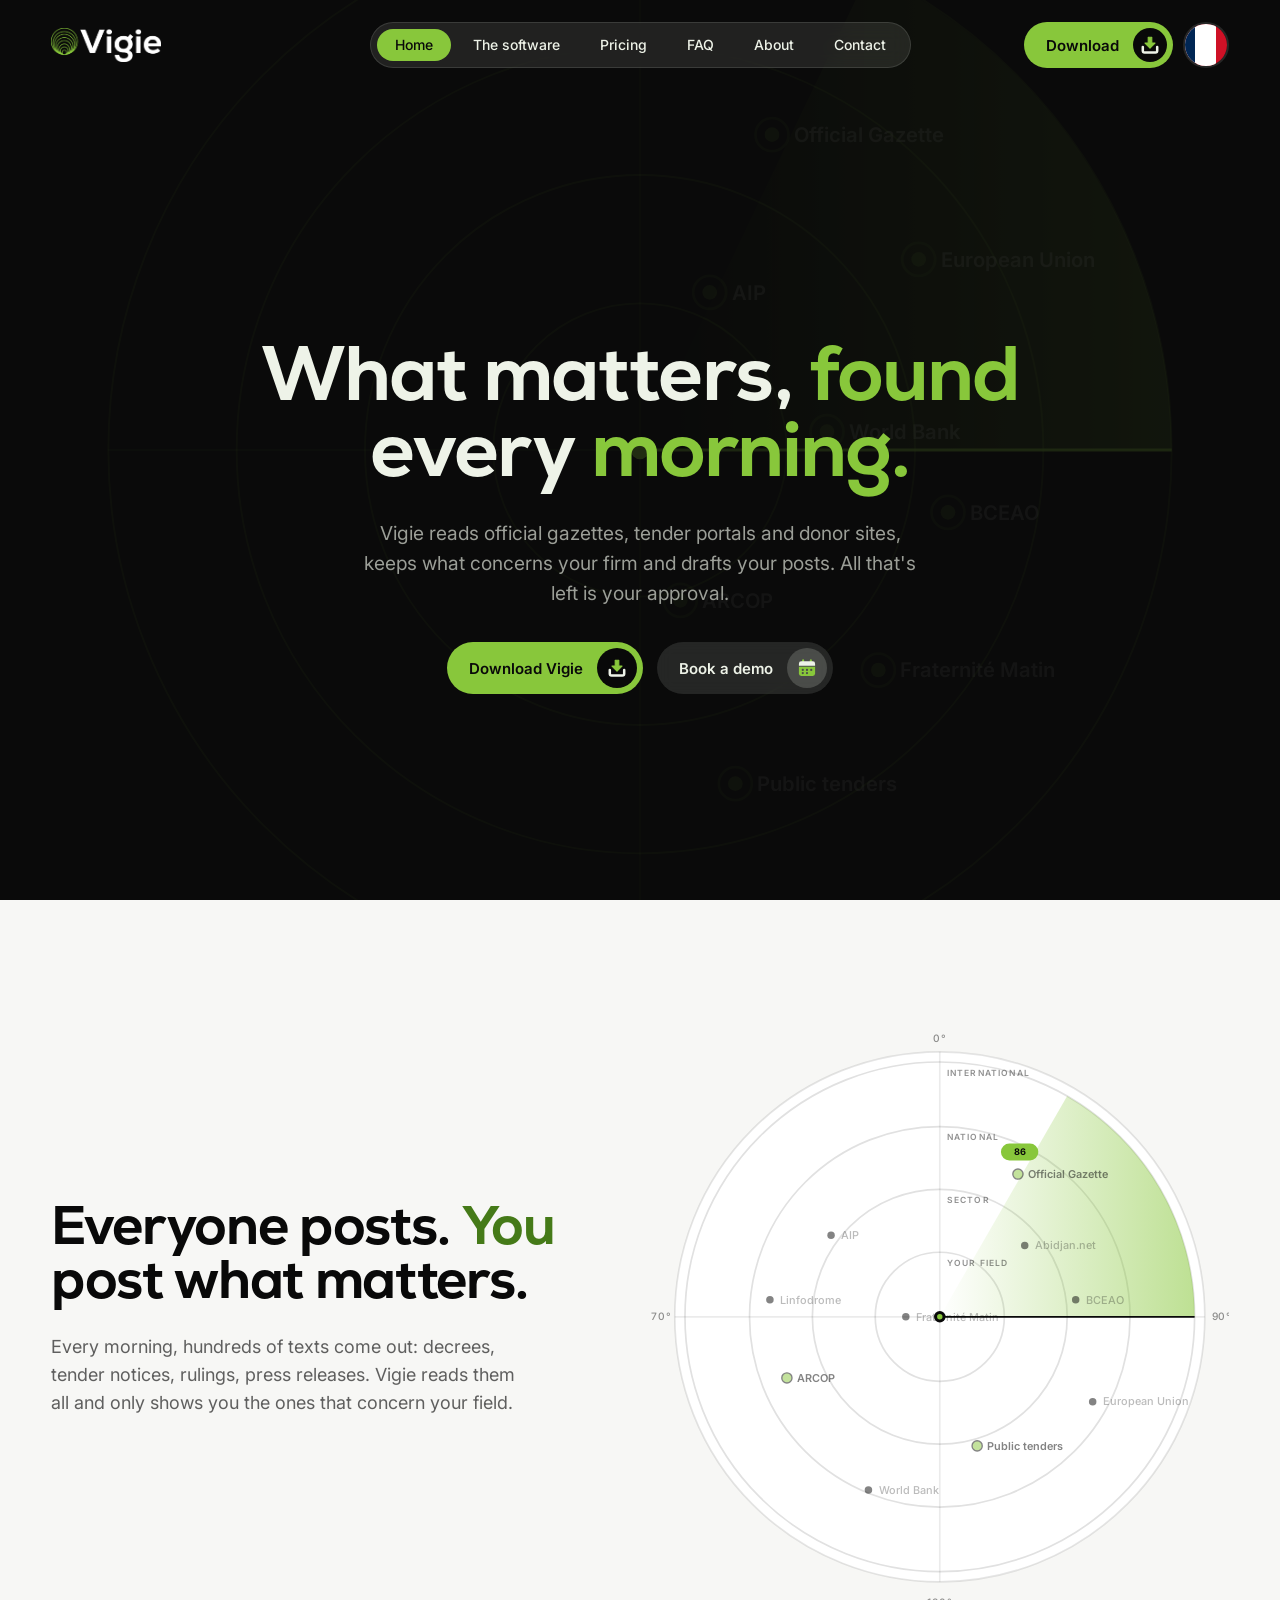
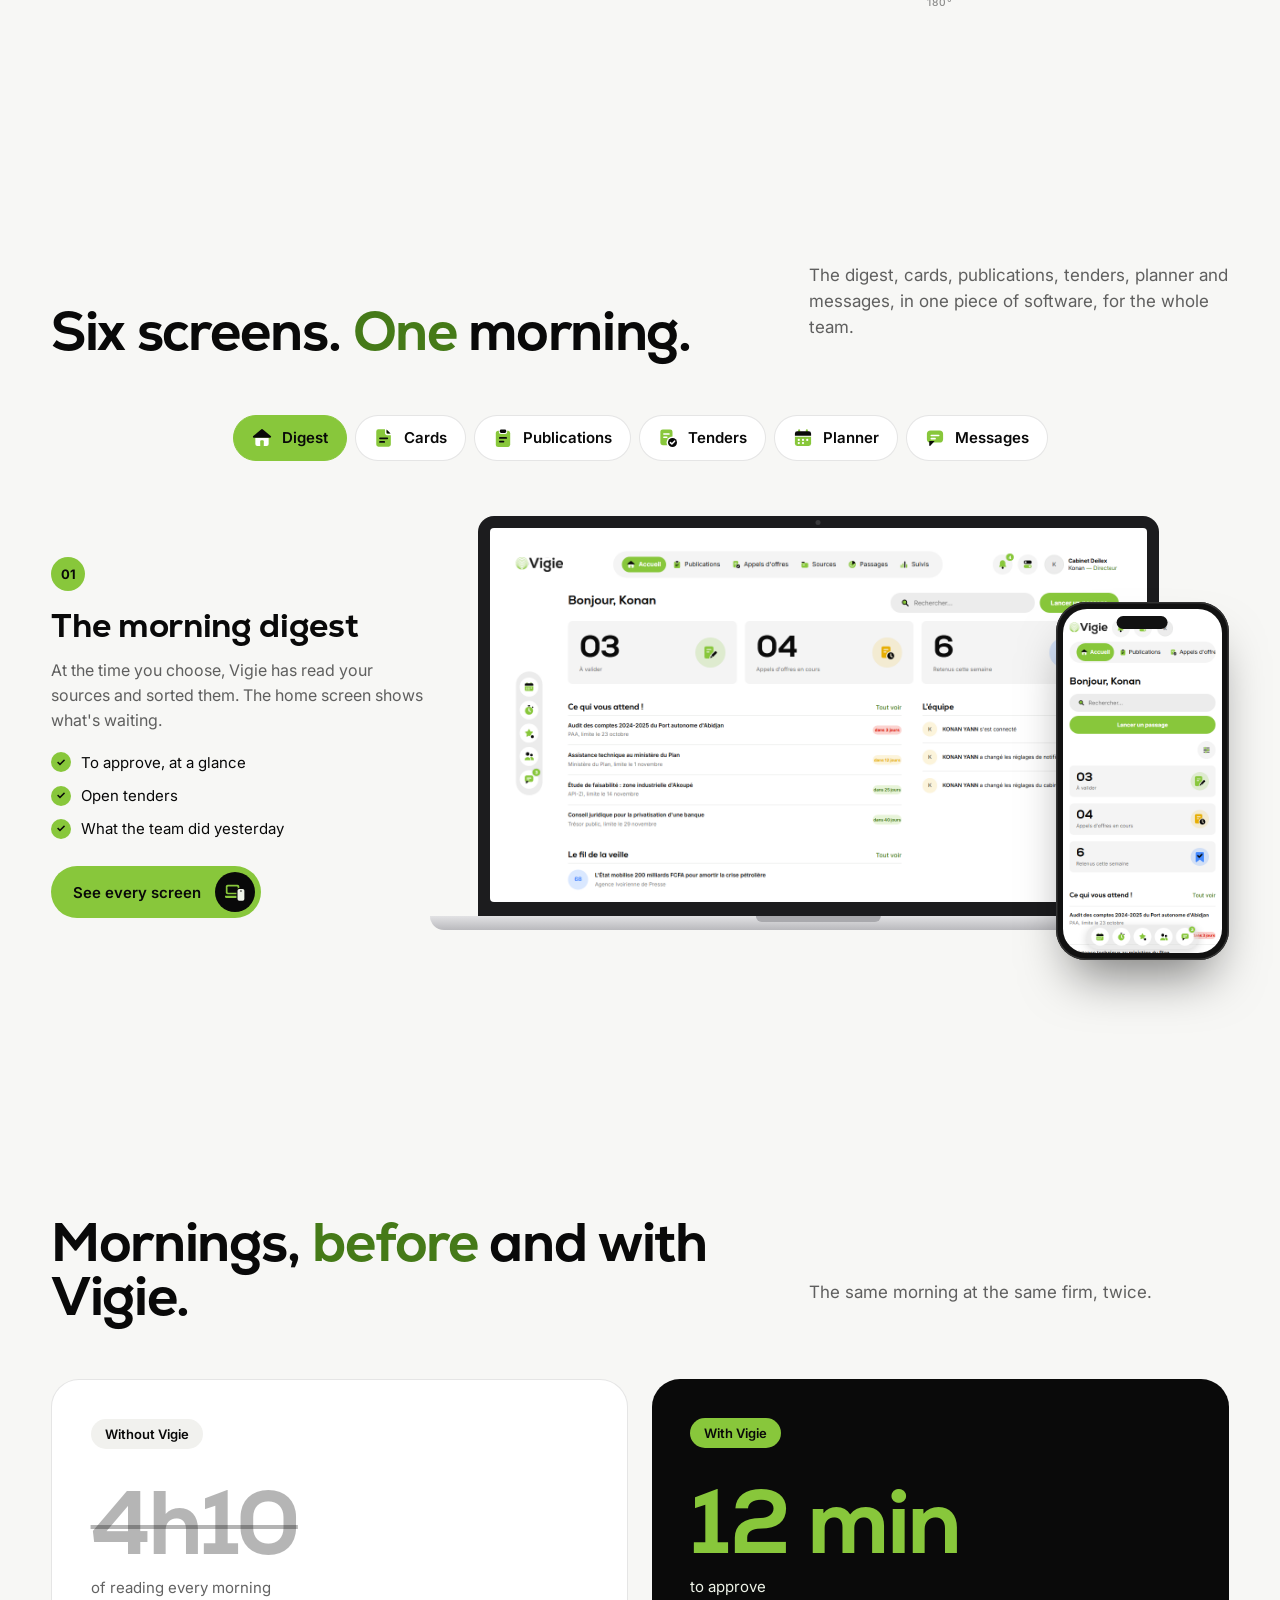
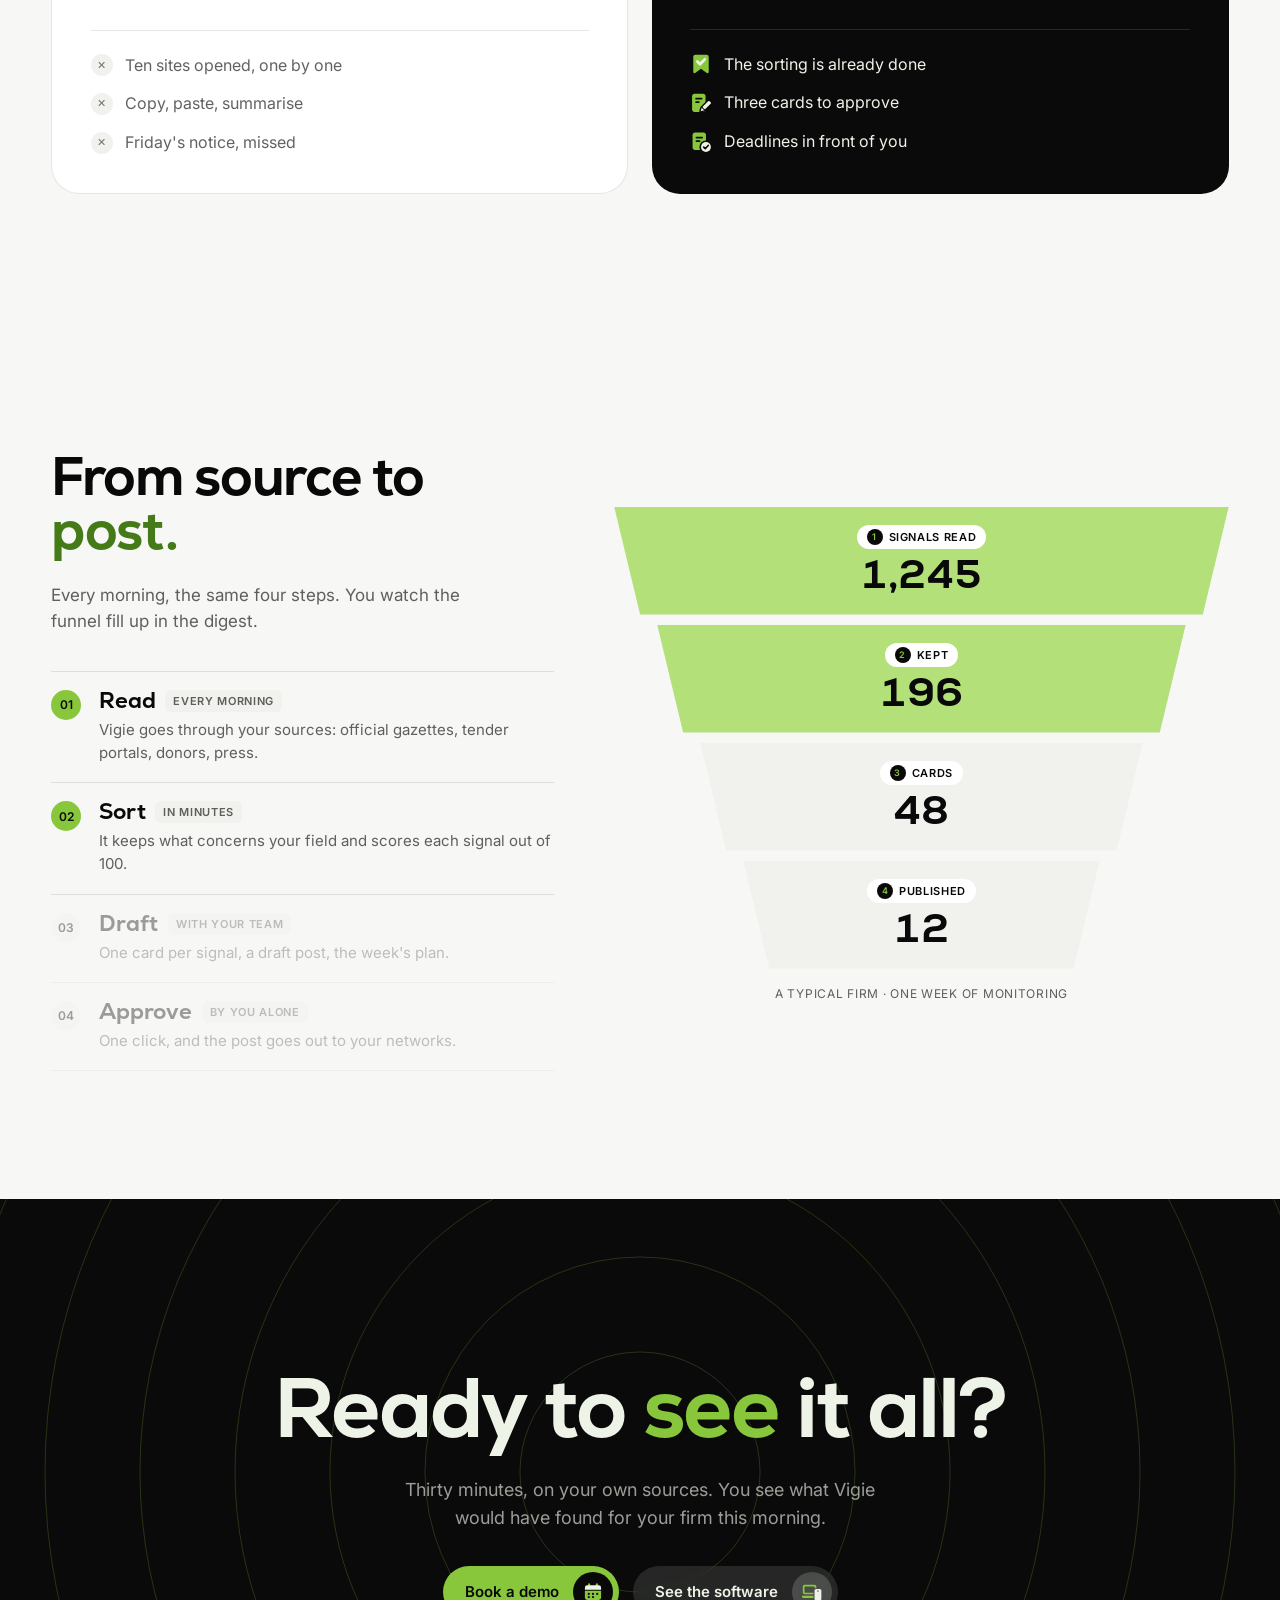
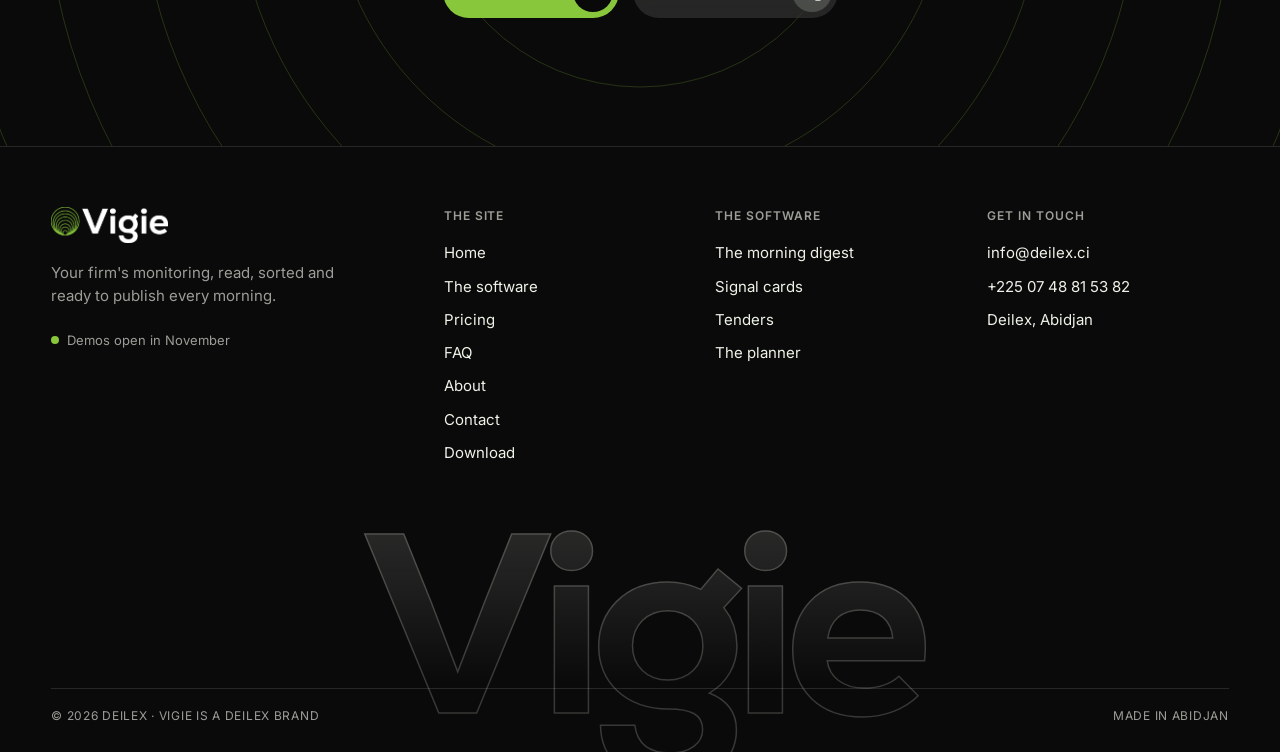
==== commit cfba1e0b: "Appareils autour des captures, A propos de Vigie, tarifs penches et vivants, titre du logiciel sur u" ====
--- a/en/index.html
+++ b/en/index.html
@@ -70,28 +70,40 @@
     <p>The digest, cards, publications, tenders, planner and messages, in one piece of software, for the whole team.</p></div>
   <div class="onglets-ecrans"><input type="radio" name="c-onglet" id="co0" checked><input type="radio" name="c-onglet" id="co1"><input type="radio" name="c-onglet" id="co2"><input type="radio" name="c-onglet" id="co3"><input type="radio" name="c-onglet" id="co4"><input type="radio" name="c-onglet" id="co5"><div class="barre-onglets" role="group" aria-label="Parts of the software"><label for="co0"><span class="ic ic-accueil" aria-hidden="true"><i class="v" style="--p:url('../images/icones/accueil-vert.svg')"></i><i class="e" style="--p:url('../images/icones/accueil-encre.svg')"></i></span><span>Digest</span></label><label for="co1"><span class="ic ic-document" aria-hidden="true"><i class="v" style="--p:url('../images/icones/document-vert.svg')"></i><i class="e" style="--p:url('../images/icones/document-encre.svg')"></i></span><span>Cards</span></label><label for="co2"><span class="ic ic-publications" aria-hidden="true"><i class="v" style="--p:url('../images/icones/publications-vert.svg')"></i><i class="e" style="--p:url('../images/icones/publications-encre.svg')"></i></span><span>Publications</span></label><label for="co3"><span class="ic ic-appels-offres" aria-hidden="true"><i class="v" style="--p:url('../images/icones/appels-offres-vert.svg')"></i><i class="e" style="--p:url('../images/icones/appels-offres-encre.svg')"></i></span><span>Tenders</span></label><label for="co4"><span class="ic ic-planning" aria-hidden="true"><i class="v" style="--p:url('../images/icones/planning-vert.svg')"></i><i class="e" style="--p:url('../images/icones/planning-encre.svg')"></i></span><span>Planner</span></label><label for="co5"><span class="ic ic-messages" aria-hidden="true"><i class="v" style="--p:url('../images/icones/messages-vert.svg')"></i><i class="e" style="--p:url('../images/icones/messages-encre.svg')"></i></span><span>Messages</span></label></div><div class="panneaux-onglets"><article class="panneau-onglet">
   <div class="texte-onglet"><span class="num-onglet">01</span><h3>The morning digest</h3><p>At the time you choose, Vigie has read your sources and sorted them. The home screen shows what's waiting.</p><ul><li>To approve, at a glance</li><li>Open tenders</li><li>What the team did yesterday</li></ul><a class="bouton vert" href="logiciel.html#ecrans">See every screen<span class="rond"><span class="ic ic-appareils" aria-hidden="true"><i class="v" style="--p:url('../images/icones/appareils-vert.svg')"></i><i class="e" style="--p:url('../images/icones/appareils-encre.svg')"></i></span></span></a></div>
-  <div class="cadre-onglet"><img src="../images/ecran-accueil.png" alt="The morning digest, in Vigie (sample data, interface in French)" loading="lazy">
-    <img class="tel" src="../images/telephone-accueil.png" alt="" loading="lazy"></div>
+  <div class="appareils portable">
+    <div class="ordinateur"><div class="ecran-app"><div class="vitre"><img src="../images/ecran-accueil.png" alt="The morning digest, in Vigie (sample data, interface in French)" loading="lazy"></div></div><div class="socle"></div></div>
+    <div class="telephone"><div class="vitre-tel"><img src="../images/telephone-accueil.png" alt="" loading="lazy"></div></div>
+  </div>
 </article><article class="panneau-onglet">
   <div class="texte-onglet"><span class="num-onglet">02</span><h3>One card per signal</h3><p>The title, the source, a score out of 100 and a summary. Your team writes the post there and discusses it.</p><ul><li>Draft suggested by Vigie</li><li>One version per network</li><li>Team conversation</li></ul><a class="bouton vert" href="logiciel.html#ecrans">See every screen<span class="rond"><span class="ic ic-appareils" aria-hidden="true"><i class="v" style="--p:url('../images/icones/appareils-vert.svg')"></i><i class="e" style="--p:url('../images/icones/appareils-encre.svg')"></i></span></span></a></div>
-  <div class="cadre-onglet"><img src="../images/ecran-fiche.png" alt="One card per signal, in Vigie (sample data, interface in French)" loading="lazy">
-    <img class="tel" src="../images/telephone-fiche.png" alt="" loading="lazy"></div>
+  <div class="appareils bureau">
+    <div class="ordinateur"><div class="ecran-app"><div class="vitre"><img src="../images/ecran-fiche.png" alt="One card per signal, in Vigie (sample data, interface in French)" loading="lazy"></div></div><div class="pied-ecran"></div><div class="base-ecran"></div></div>
+    <div class="telephone"><div class="vitre-tel"><img src="../images/telephone-fiche.png" alt="" loading="lazy"></div></div>
+  </div>
 </article><article class="panneau-onglet">
   <div class="texte-onglet"><span class="num-onglet">03</span><h3>Publications</h3><p>Every card, from draft to published. You see what is waiting for your approval.</p><ul><li>Filter by status</li><li>One-click approval</li><li>Share to your networks</li></ul><a class="bouton vert" href="logiciel.html#ecrans">See every screen<span class="rond"><span class="ic ic-appareils" aria-hidden="true"><i class="v" style="--p:url('../images/icones/appareils-vert.svg')"></i><i class="e" style="--p:url('../images/icones/appareils-encre.svg')"></i></span></span></a></div>
-  <div class="cadre-onglet"><img src="../images/ecran-publications.png" alt="Publications, in Vigie (sample data, interface in French)" loading="lazy">
-    <img class="tel" src="../images/telephone-publications.png" alt="" loading="lazy"></div>
+  <div class="appareils portable">
+    <div class="ordinateur"><div class="ecran-app"><div class="vitre"><img src="../images/ecran-publications.png" alt="Publications, in Vigie (sample data, interface in French)" loading="lazy"></div></div><div class="socle"></div></div>
+    <div class="telephone"><div class="vitre-tel"><img src="../images/telephone-publications.png" alt="" loading="lazy"></div></div>
+  </div>
 </article><article class="panneau-onglet">
   <div class="texte-onglet"><span class="num-onglet">04</span><h3>Tenders</h3><p>Public procurement and donor notices in your field, with their deadline.</p><ul><li>Public procurement portal</li><li>World Bank, European Union</li><li>Track every bid</li></ul><a class="bouton vert" href="logiciel.html#ecrans">See every screen<span class="rond"><span class="ic ic-appareils" aria-hidden="true"><i class="v" style="--p:url('../images/icones/appareils-vert.svg')"></i><i class="e" style="--p:url('../images/icones/appareils-encre.svg')"></i></span></span></a></div>
-  <div class="cadre-onglet"><img src="../images/ecran-appels.png" alt="Tenders, in Vigie (sample data, interface in French)" loading="lazy">
-    <img class="tel" src="../images/telephone-appels.png" alt="" loading="lazy"></div>
+  <div class="appareils bureau">
+    <div class="ordinateur"><div class="ecran-app"><div class="vitre"><img src="../images/ecran-appels.png" alt="Tenders, in Vigie (sample data, interface in French)" loading="lazy"></div></div><div class="pied-ecran"></div><div class="base-ecran"></div></div>
+    <div class="telephone"><div class="vitre-tel"><img src="../images/telephone-appels.png" alt="" loading="lazy"></div></div>
+  </div>
 </article><article class="panneau-onglet">
   <div class="texte-onglet"><span class="num-onglet">05</span><h3>The planner</h3><p>The week in seven columns, one card per post, with its time and network.</p><ul><li>Add in one click</li><li>Filter by network</li><li>Print to PDF</li></ul><a class="bouton vert" href="logiciel.html#ecrans">See every screen<span class="rond"><span class="ic ic-appareils" aria-hidden="true"><i class="v" style="--p:url('../images/icones/appareils-vert.svg')"></i><i class="e" style="--p:url('../images/icones/appareils-encre.svg')"></i></span></span></a></div>
-  <div class="cadre-onglet"><img src="../images/ecran-planning.png" alt="The planner, in Vigie (sample data, interface in French)" loading="lazy">
-    <img class="tel" src="../images/telephone-planning.png" alt="" loading="lazy"></div>
+  <div class="appareils portable">
+    <div class="ordinateur"><div class="ecran-app"><div class="vitre"><img src="../images/ecran-planning.png" alt="The planner, in Vigie (sample data, interface in French)" loading="lazy"></div></div><div class="socle"></div></div>
+    <div class="telephone"><div class="vitre-tel"><img src="../images/telephone-planning.png" alt="" loading="lazy"></div></div>
+  </div>
 </article><article class="panneau-onglet">
   <div class="texte-onglet"><span class="num-onglet">06</span><h3>Messages</h3><p>One conversation per teammate. Mentions made on a card show up there too.</p><ul><li>On your phone as at the office</li><li>Mentions link to the card</li><li>Everyone reads only their own messages</li></ul><a class="bouton vert" href="logiciel.html#ecrans">See every screen<span class="rond"><span class="ic ic-appareils" aria-hidden="true"><i class="v" style="--p:url('../images/icones/appareils-vert.svg')"></i><i class="e" style="--p:url('../images/icones/appareils-encre.svg')"></i></span></span></a></div>
-  <div class="cadre-onglet"><img src="../images/ecran-messages.png" alt="Messages, in Vigie (sample data, interface in French)" loading="lazy">
-    <img class="tel" src="../images/telephone-messages.png" alt="" loading="lazy"></div>
+  <div class="appareils bureau">
+    <div class="ordinateur"><div class="ecran-app"><div class="vitre"><img src="../images/ecran-messages.png" alt="Messages, in Vigie (sample data, interface in French)" loading="lazy"></div></div><div class="pied-ecran"></div><div class="base-ecran"></div></div>
+    <div class="telephone"><div class="vitre-tel"><img src="../images/telephone-messages.png" alt="" loading="lazy"></div></div>
+  </div>
 </article></div></div>
 </div></section>
 
--- a/site.css
+++ b/site.css
@@ -164,6 +164,10 @@
 .heros.court { min-height: 0; padding: 170px 0 100px; }
 .heros.court h1 { max-width: 16ch; font-size: clamp(38px, 5.4vw, 80px); }
 .heros.court .fond-radar { width: min(820px, 96vw); opacity: .16; }
+/* LE TITRE DU LOGICIEL SUR UNE LIGNE (directeur, 21/10/2026 : « écran »
+   tombait seul sur la deuxième ligne). Sur un téléphone, il repasse à la
+   ligne plutôt que de déborder. */
+.heros.court.une-ligne h1 { max-width: none; white-space: nowrap; font-size: clamp(30px, 5vw, 72px); }
 
 /* ── les sections ────────────────────────────────────────────────── */
 .section { padding: clamp(80px, 10vw, 140px) 0; }
@@ -229,27 +233,31 @@
 .ecrans { display: grid; gap: clamp(60px, 8vw, 110px); }
 .ecran { display: grid; grid-template-columns: minmax(0, .8fr) minmax(0, 1.2fr); gap: 56px; align-items: center; }
 .ecran.inverse { grid-template-columns: minmax(0, 1.2fr) minmax(0, .8fr); }
-.ecran.inverse .visuel { order: -1; }
 .ecran .num-ecran { font: 600 13px "Inter", sans-serif; color: var(--gris-texte); margin-bottom: 14px; font-variant-numeric: tabular-nums; }
 .ecran h2 { font-size: clamp(30px, 3.2vw, 46px); margin-bottom: 22px; }
 .ecran p { font-size: 18px; color: var(--gris-texte); max-width: 470px; }
 .ecran ul { list-style: none; padding: 0; margin: 24px 0 0; display: grid; gap: 10px; }
 .ecran li { display: flex; gap: 10px; align-items: center; }
 .ecran li::before { content: "✓"; display: grid; place-items: center; width: 22px; height: 22px; border-radius: 999px; background: var(--vert); color: var(--encre); font-size: 12px; font-weight: 700; flex: none; }
-.visuel { position: relative; padding: clamp(20px, 3vw, 40px); border-radius: var(--rayon-grand); background: var(--nuit); overflow: hidden; }
-.visuel img { position: relative; border-radius: 14px; box-shadow: 0 30px 60px rgba(0, 0, 0, .4); }
-.visuel .duo { position: relative; display: grid; grid-template-columns: minmax(0, 1fr) 190px; gap: 20px; align-items: end; }
-.visuel .duo img:last-child { border-radius: 22px; }
+.ecran.inverse .appareils { order: -1; }
 
 /* Les tarifs, en éventail sur la nuit */
+/* Revu le 21/10/2026 (directeur, validé sur planche) : les cartes
+   remontent sous le titre ; celles des bouts sont penchées ; la carte
+   survolée vient devant, contour et bouton verts ; sans survol, celle du
+   milieu garde son vert, qu'elle perd quand on en survole une autre. */
+.section.tarifs-haut { padding-top: 0; }
 .eventail { display: grid; grid-template-columns: repeat(3, minmax(0, 1fr)); align-items: end; padding-top: 30px; }
 .tarif {
   position: relative; display: flex; flex-direction: column; padding: 30px; border-radius: 24px;
-  background: var(--nuit-2); border: 1px solid var(--trait-nuit); color: var(--sur-nuit); min-height: 540px;
-}
-.tarif:nth-child(1) { transform: rotate(-3deg) translateX(18px); }
-.tarif:nth-child(3) { transform: rotate(3deg) translateX(-18px); }
-.tarif.mis { z-index: 2; background: linear-gradient(180deg, #1f1f1f, var(--nuit-2)); border: 2px solid var(--vert); min-height: 590px; box-shadow: 0 0 80px rgba(136, 199, 59, .18); }
+  background: var(--nuit-2); border: 2px solid var(--trait-nuit); color: var(--sur-nuit); min-height: 540px;
+  transition: transform .35s cubic-bezier(.2, .7, .2, 1), border-color .25s, box-shadow .25s;
+}
+.tarif:nth-child(1) { transform: rotate(-4deg) translateX(18px); }
+.tarif:nth-child(3) { transform: rotate(4deg) translateX(-18px); }
+.tarif.mis { z-index: 2; background: linear-gradient(180deg, #1f1f1f, var(--nuit-2)); border-color: var(--vert); min-height: 590px; box-shadow: 0 0 80px rgba(136, 199, 59, .18); }
+.tarif:hover { z-index: 3; transform: translateY(-14px) scale(1.03); border-color: var(--vert); box-shadow: 0 0 80px rgba(136, 199, 59, .18); }
+.eventail:has(.tarif:hover) .tarif.mis:not(:hover) { border-color: var(--trait-nuit); box-shadow: none; }
 .tarif .haut-tarif { display: flex; justify-content: space-between; align-items: center; font-size: 12px; color: var(--gris-nuit); font-variant-numeric: tabular-nums; }
 .tarif .favori { padding: 5px 10px; border-radius: 999px; background: var(--sur-nuit); color: var(--encre); font-size: 11px; font-weight: 700; letter-spacing: .06em; text-transform: uppercase; }
 .tarif h3 { font-size: 32px; margin: 22px 0 6px; }
@@ -260,8 +268,11 @@
 .tarif li { display: flex; gap: 10px; }
 .tarif li::before { content: "✓"; color: var(--vert); font-weight: 700; }
 .tarif .bouton { justify-content: space-between; width: 100%; }
-.tarif:not(.mis) .bouton { background: rgba(238, 243, 232, .1); color: var(--sur-nuit); }
-.tarif:not(.mis) .bouton .rond { background: rgba(238, 243, 232, .14); color: var(--sur-nuit); }
+.tarif .bouton { transition: background .25s, color .25s, transform .2s; }
+.tarif:not(.mis) .bouton, .eventail:has(.tarif:hover) .tarif.mis:not(:hover) .bouton { background: #050505; color: var(--sur-nuit); box-shadow: inset 0 0 0 1px var(--trait-nuit); }
+.tarif:not(.mis) .bouton .rond, .eventail:has(.tarif:hover) .tarif.mis:not(:hover) .bouton .rond { background: rgba(238, 243, 232, .12); color: var(--sur-nuit); }
+.tarif:hover .bouton { background: var(--vert); color: var(--encre); box-shadow: none; }
+.tarif:hover .bouton .rond { background: var(--encre); color: var(--vert); }
 .note-tarifs { display: flex; justify-content: space-between; align-items: center; gap: 20px; flex-wrap: wrap; margin-top: 46px; font-size: 13px; color: var(--gris-nuit); }
 .note-tarifs > span::before { content: "● "; color: var(--vert); }
 
@@ -353,7 +364,7 @@
 /* ── le mouvement, pour qui n'en veut pas ────────────────────────── */
 @media (prefers-reduced-motion: reduce) {
   .ic > i, .radar-clair .echo-clair, .radar-clair .halo-clair { animation: none !important; }
-  .js-revele .a-reveler { opacity: 1; transform: none; transition: none; }
+  .js-revele .a-reveler { opacity: 1; translate: none; transition: none; }
   *, *::before, *::after { animation: none !important; transition: none !important; }
   .fond-radar .echo { opacity: 1; }
   html { scroll-behavior: auto; }
@@ -367,13 +378,12 @@
   .heros { padding-top: 170px; }
   .heros .fond-radar { width: 150vw; opacity: .14; }
   .tete-section, .deux-radar, .entonnoir-deux, .ecran, .ecran.inverse, .questions-deux, .contact-deux { grid-template-columns: minmax(0, 1fr); }
-  .ecran.inverse .visuel { order: 0; }
+  .ecran.inverse .appareils { order: 0; }
   .heros .fond-radar .echo text { display: none; }
   .eventail { grid-template-columns: minmax(0, 1fr); gap: 20px; }
   .tarif, .tarif.mis { transform: none !important; min-height: 0; }
   .carte-appel { position: static; }
   .pied .colonnes { grid-template-columns: 1fr 1fr; }
-  .visuel .duo { grid-template-columns: minmax(0, 1fr); }
 }
 @media (max-width: 560px) {
   .menu .bouton .texte-bouton { display: none; }
@@ -387,7 +397,7 @@
   .menu .liens a { padding: 8px 11px; font-size: 13px; }
 }
 
-/* ── À propos de Deilex ──────────────────────────────────────────── */
+/* ── À propos de Vigie (revu le 21/10/2026) ───────────────────────── */
 .section.creme-2 { background: var(--creme-2); }
 .deux-apropos { display: grid; grid-template-columns: minmax(0, 1fr) minmax(0, 1fr); gap: 60px; align-items: start; }
 .texte-apropos p { color: var(--gris-texte); font-size: 17px; max-width: 560px; }
@@ -410,6 +420,18 @@
 .zone { padding: 26px; border-radius: 22px; background: #fff; border: 1px solid var(--trait); }
 .zone b { display: block; font: 800 clamp(36px, 3.4vw, 48px)/1 "Nexa Pro", sans-serif; letter-spacing: -.02em; margin-bottom: 14px; }
 .zone span { color: var(--gris-texte); font-size: 14px; }
+.zones.sources-lues { grid-template-columns: repeat(3, minmax(0, 1fr)); }
+.sources-lues .zone b { font-size: clamp(24px, 2.2vw, 30px); }
+.pilier .num-pilier .ic { width: 22px; height: 22px; }
+.pilier .num-pilier .ic .e { background: var(--sur-nuit); }
+.pilier:nth-child(2) .num-pilier .ic .v { background: #fff; }
+.pilier:nth-child(2) .num-pilier .ic .e { background: var(--vert); }
+@media (max-width: 980px) {
+  .zones.sources-lues { grid-template-columns: repeat(2, minmax(0, 1fr)); }
+}
+@media (max-width: 560px) {
+  .zones.sources-lues { grid-template-columns: minmax(0, 1fr); }
+}
 .naissance { display: grid; grid-template-columns: minmax(0, 1fr) minmax(0, 1fr); gap: 60px; align-items: start; }
 .naissance p { color: var(--gris-texte); font-size: 17px; max-width: 540px; }
 .naissance .bouton { margin-top: 10px; }
@@ -446,31 +468,29 @@
 .bouton .rond .ic { width: 20px; height: 20px; }
 .bouton .rond .ic .v { background: #fff; }
 .bouton .rond .ic .e { background: var(--encre); }
-.bouton.vert .rond .ic .v, .tarif:not(.mis) .bouton .rond .ic .v { background: var(--vert); }
-.bouton.vert .rond .ic .e, .tarif:not(.mis) .bouton .rond .ic .e { background: var(--sur-nuit); }
+.bouton.vert .rond .ic .v, .tarif .bouton .rond .ic .v { background: var(--vert); }
+.bouton.vert .rond .ic .e, .tarif .bouton .rond .ic .e { background: var(--sur-nuit); }
 .bouton.verre .rond .ic .v { background: var(--vert); }
 .bouton.verre .rond .ic .e { background: var(--sur-nuit); }
 
 /* « TOUT AU MÊME ENDROIT » (choix « A » du directeur, 20/10/2026) : les onglets
-   aux icônes du logiciel, et l'écran choisi en grand, sur fond noir. */
-.onglets-ecrans { background: var(--nuit); color: var(--sur-nuit); border-radius: var(--rayon-grand); padding: clamp(18px, 2.4vw, 30px); }
+   aux icônes du logiciel, et l'écran choisi en grand. Revu le 21/10/2026 :
+   plus de fond noir, les onglets au centre, l'écran dans son appareil. */
+.onglets-ecrans { position: relative; }
 .onglets-ecrans > input { position: absolute; opacity: 0; pointer-events: none; }
-.barre-onglets { display: flex; gap: 8px; overflow-x: auto; padding-bottom: 4px; }
+.barre-onglets { display: flex; justify-content: center; flex-wrap: wrap; gap: 8px; padding-bottom: 4px; }
 .barre-onglets label { display: inline-flex; align-items: center; gap: 10px; padding: 12px 18px; border-radius: 999px; cursor: pointer;
-  background: rgba(238, 243, 232, .07); border: 1px solid var(--trait-nuit); font: 600 15px/1 "Inter", sans-serif; white-space: nowrap; }
+  background: #fff; border: 1px solid var(--trait); font: 600 15px/1 "Inter", sans-serif; white-space: nowrap; }
 .barre-onglets label:hover { border-color: var(--vert); }
-.barre-onglets .ic .e { background: var(--sur-nuit); }
-.panneau-onglet { display: none; grid-template-columns: minmax(0, .75fr) minmax(0, 1.5fr); gap: clamp(24px, 3vw, 44px); align-items: center; margin-top: clamp(22px, 3vw, 34px); }
+.barre-onglets .ic .e { background: var(--encre); }
+.panneau-onglet { display: none; grid-template-columns: minmax(0, .75fr) minmax(0, 1.5fr); gap: clamp(24px, 4vw, 60px); align-items: center; margin-top: clamp(30px, 4vw, 56px); }
 .num-onglet { display: inline-grid; place-items: center; width: 34px; height: 34px; border-radius: 999px; background: var(--vert); color: var(--encre); font: 700 13px "Inter", sans-serif; }
 .texte-onglet .bouton { margin-top: 26px; }
 .texte-onglet h3 { font-size: clamp(28px, 2.6vw, 38px); margin: 18px 0 14px; line-height: 1.05; }
-.texte-onglet p { color: var(--gris-nuit); font-size: 16px; }
+.texte-onglet p { color: var(--gris-texte); font-size: 16px; }
 .texte-onglet ul { list-style: none; padding: 0; margin: 18px 0 0; display: grid; gap: 10px; font-size: 15px; }
 .texte-onglet li { display: flex; gap: 10px; align-items: center; }
 .texte-onglet li::before { content: "✓"; display: grid; place-items: center; width: 20px; height: 20px; border-radius: 999px; background: var(--vert); color: var(--encre); font-size: 11px; font-weight: 700; flex: none; }
-.cadre-onglet { position: relative; padding-right: 70px; }
-.cadre-onglet img:first-child { width: 100%; border-radius: 14px; box-shadow: 0 30px 60px rgba(0, 0, 0, .5); }
-.cadre-onglet .tel { position: absolute; right: 0; bottom: -20px; width: 150px; border-radius: 20px; box-shadow: 0 20px 50px rgba(0, 0, 0, .6); }
 .onglets-ecrans:has(> input:nth-of-type(1):checked) .panneau-onglet:nth-child(1) { display: grid; }
 .onglets-ecrans:has(> input:nth-of-type(1):checked) .barre-onglets label:nth-child(1) { background: var(--vert); color: var(--encre); border-color: var(--vert); }
 .onglets-ecrans:has(> input:nth-of-type(1):checked) .barre-onglets label:nth-child(1) .ic .v { background: #fff; }
@@ -504,10 +524,36 @@
 
 @media (max-width: 980px) {
   .panneau-onglet { grid-template-columns: minmax(0, 1fr); }
-  /* Sur un petit écran, la capture du téléphone couvrirait la liste :
-     celle de l'ordinateur suffit. */
-  .cadre-onglet { padding-right: 0; }
-  .cadre-onglet .tel { display: none; }
+}
+
+/* LES CAPTURES DANS DES APPAREILS (directeur, 21/10/2026, validé sur
+   planche : « les deux, fais un mixe ») : un ordinateur portable, puis un
+   écran de bureau, en alternance, chacun avec son téléphone devant à
+   droite. Les captures sont calées en haut de l'écran : le bas d'une page
+   courte reste blanc, comme dans le logiciel. */
+.appareils { position: relative; padding: 0 clamp(36px, 6vw, 70px) 30px 0; }
+.ecran-app { background: #1c1c1e; position: relative; }
+.ecran-app .vitre { aspect-ratio: 1440 / 820; background: #fff; border-radius: 4px; overflow: hidden; }
+.ecran-app .vitre img, .vitre-tel img { width: 100%; }
+.portable .ecran-app { border-radius: 16px 16px 0 0; padding: 12px 12px 14px; }
+.portable .ecran-app::before { content: ""; position: absolute; top: 4px; left: 50%; width: 5px; height: 5px; border-radius: 50%; background: #3a3a3c; transform: translateX(-50%); }
+.portable .socle { position: relative; height: 14px; margin: 0 -7%; background: linear-gradient(#e2e2e4, #b9b9bd); border-radius: 0 0 14px 14px; box-shadow: 0 18px 30px -12px rgba(0, 0, 0, .35); }
+.portable .socle::before { content: ""; position: absolute; top: 0; left: 50%; width: 16%; height: 6px; transform: translateX(-50%); background: #a9a9ad; border-radius: 0 0 8px 8px; }
+.bureau .ecran-app { border-radius: 14px; padding: 12px; box-shadow: 0 30px 50px -20px rgba(0, 0, 0, .4); }
+.bureau .pied-ecran { width: 16%; height: 54px; margin: 0 auto; background: linear-gradient(90deg, #c4c4c8, #e4e4e6, #c4c4c8); }
+.bureau .base-ecran { width: 34%; height: 9px; margin: 0 auto; background: #cfcfd3; border-radius: 6px 6px 3px 3px; box-shadow: 0 10px 20px -8px rgba(0, 0, 0, .3); }
+.telephone { position: absolute; right: 0; bottom: 0; width: 23%; min-width: 92px; background: #111; border-radius: 30px; padding: 7px;
+  box-shadow: 0 30px 50px -16px rgba(0, 0, 0, .5), inset 0 0 0 1.5px #333; }
+.vitre-tel { position: relative; aspect-ratio: 390 / 844; overflow: hidden; border-radius: 24px; background: #fff; }
+.vitre-tel::before { content: ""; position: absolute; z-index: 2; top: 7px; left: 50%; width: 32%; height: 13px; border-radius: 999px; background: #111; transform: translateX(-50%); }
+@media (max-width: 560px) {
+  .heros.court.une-ligne h1 { white-space: normal; }
+  .portable .ecran-app { padding: 7px 7px 9px; border-radius: 10px 10px 0 0; }
+  .bureau .ecran-app { padding: 7px; border-radius: 9px; }
+  .bureau .pied-ecran { height: 30px; }
+  .telephone { border-radius: 20px; padding: 4px; }
+  .vitre-tel { border-radius: 16px; }
+  .vitre-tel::before { top: 4px; height: 8px; }
 }
 
 /* LE RADAR DE DROITE, VIVANT (20/10/2026) : chaque source s'allume quand
@@ -552,9 +598,12 @@
 /* LES TEXTES APPARAISSENT EN DOUCEUR (20/10/2026) : c'est site.js qui
    marque ce qui apparaîtra (classe a-reveler, sous html.js-revele) —
    sans script, ou pour qui demande moins de mouvement, tout est là. */
-.js-revele .a-reveler { opacity: 0; transform: translateY(22px);
-  transition: opacity .7s ease, transform .7s cubic-bezier(.2, .7, .2, 1); transition-delay: calc(var(--rang, 0) * 90ms); }
-.js-revele .a-reveler.vu { opacity: 1; transform: none; }
+/* Par « translate » et non « transform » (21/10/2026) : « transform:
+   none » redressait les tarifs penchés. */
+.js-revele .a-reveler { opacity: 0; translate: 0 22px;
+  transition: opacity .7s ease, translate .7s cubic-bezier(.2, .7, .2, 1), transform .35s cubic-bezier(.2, .7, .2, 1), border-color .25s, box-shadow .25s;
+  transition-delay: calc(var(--rang, 0) * 90ms), calc(var(--rang, 0) * 90ms), 0s, 0s, 0s; }
+.js-revele .a-reveler.vu { opacity: 1; translate: none; }
 
 /* « AVANT, APRÈS » : deux matinées côte à côte (choix « A » du directeur, 20/10/2026). */
 .deux-matinees { display: grid; grid-template-columns: 1fr 1fr; gap: clamp(16px, 2vw, 24px); }
